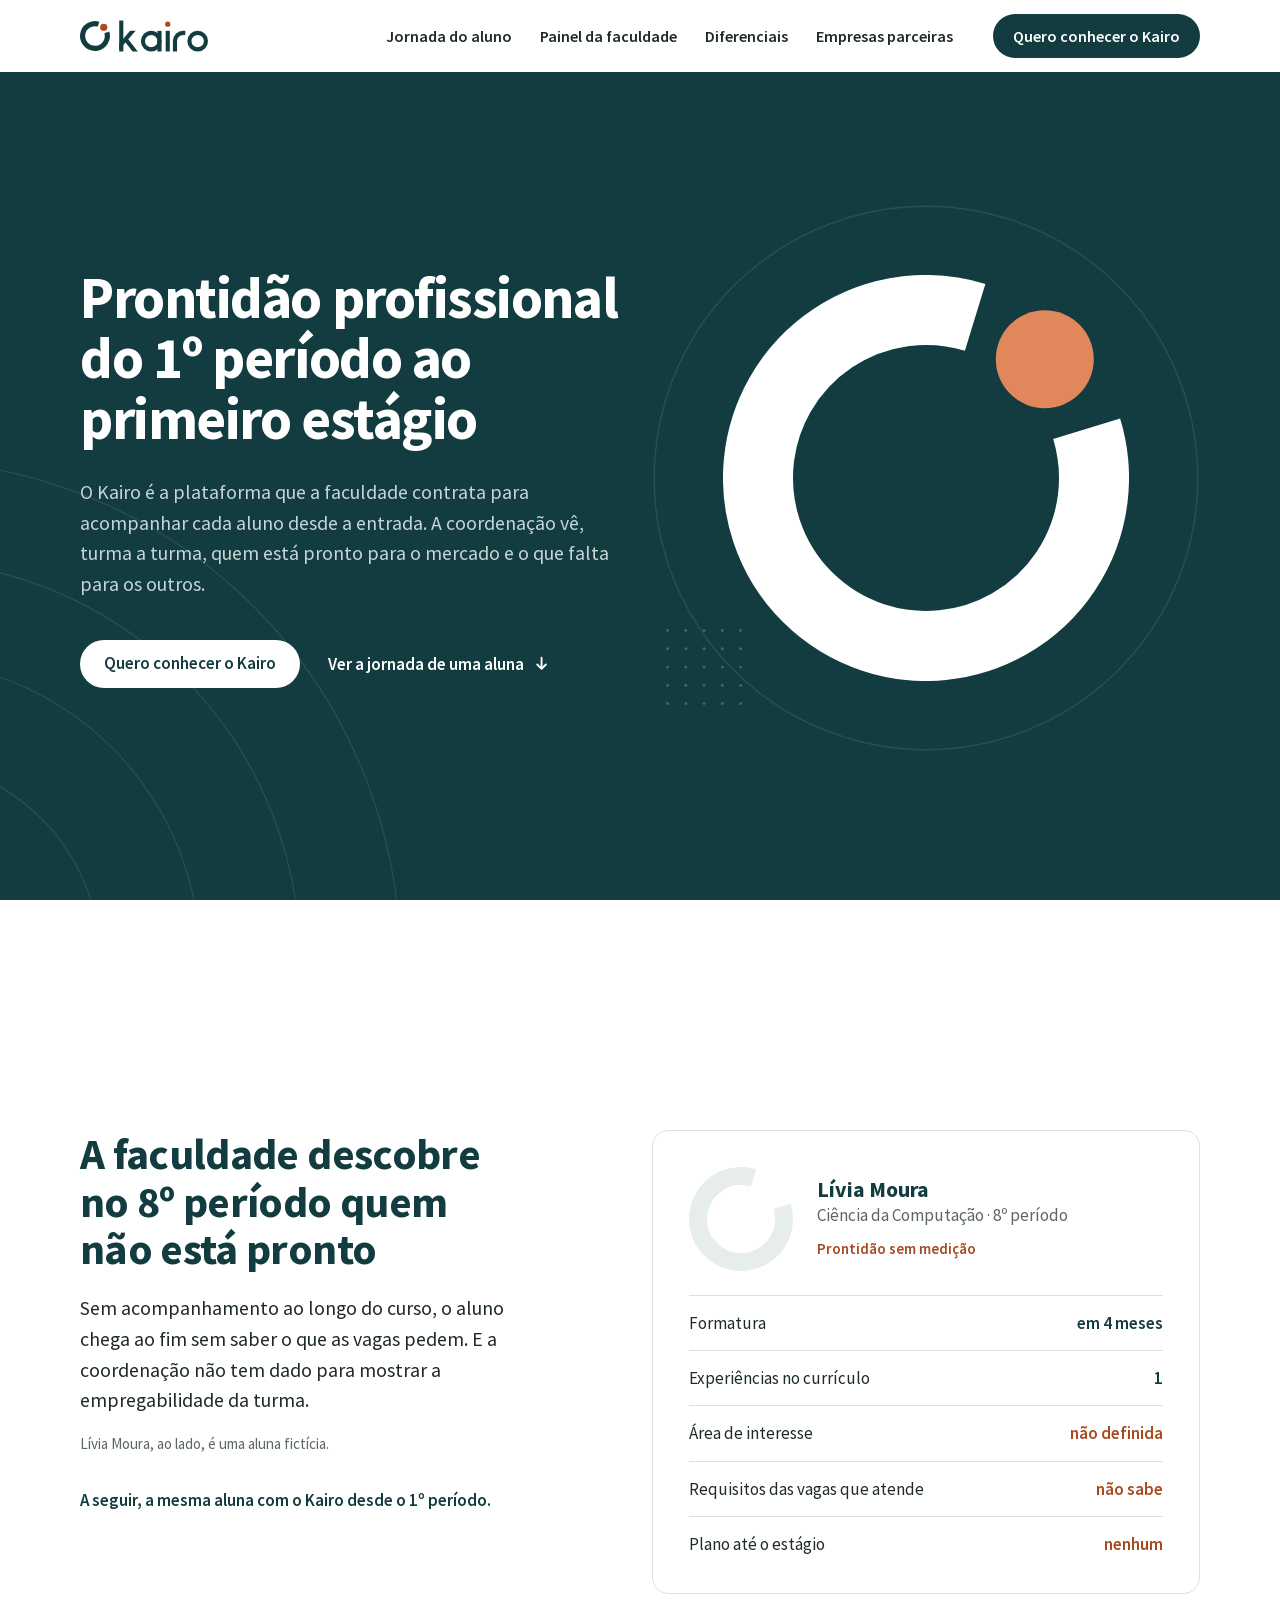
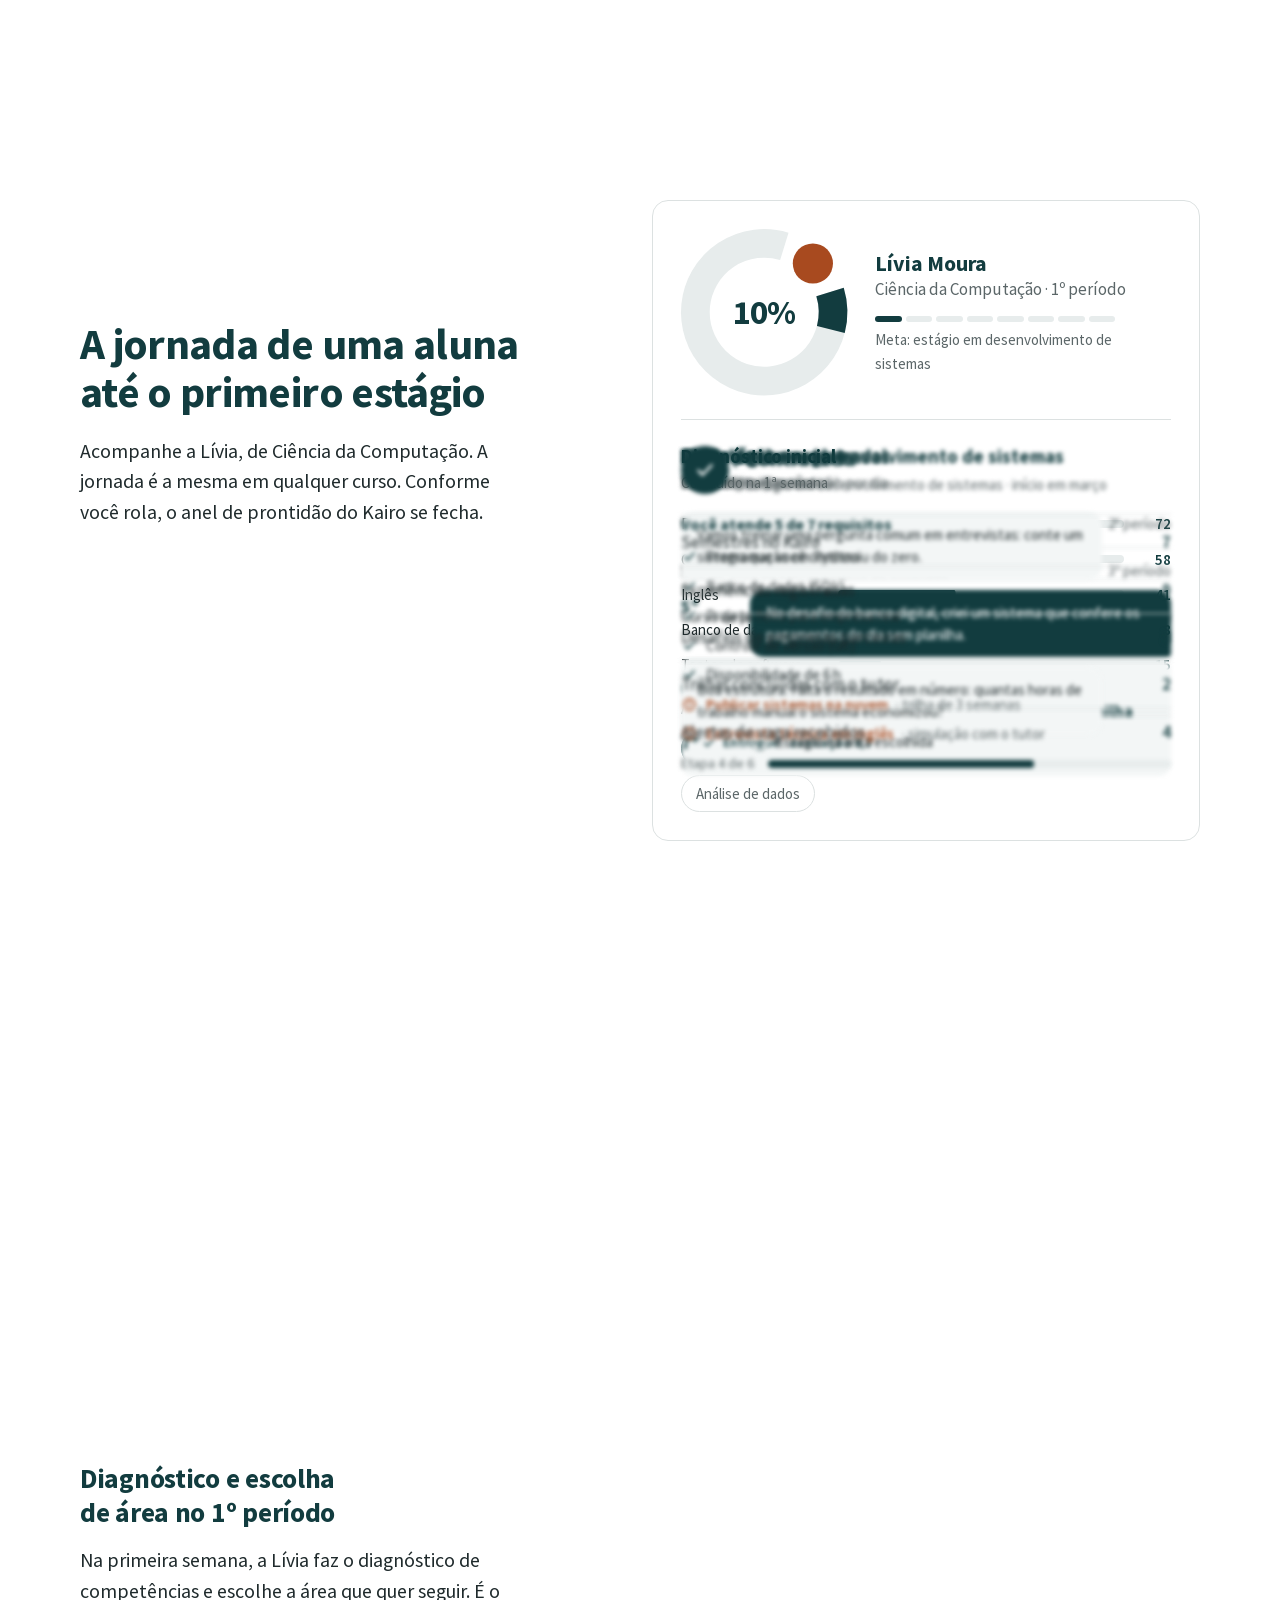
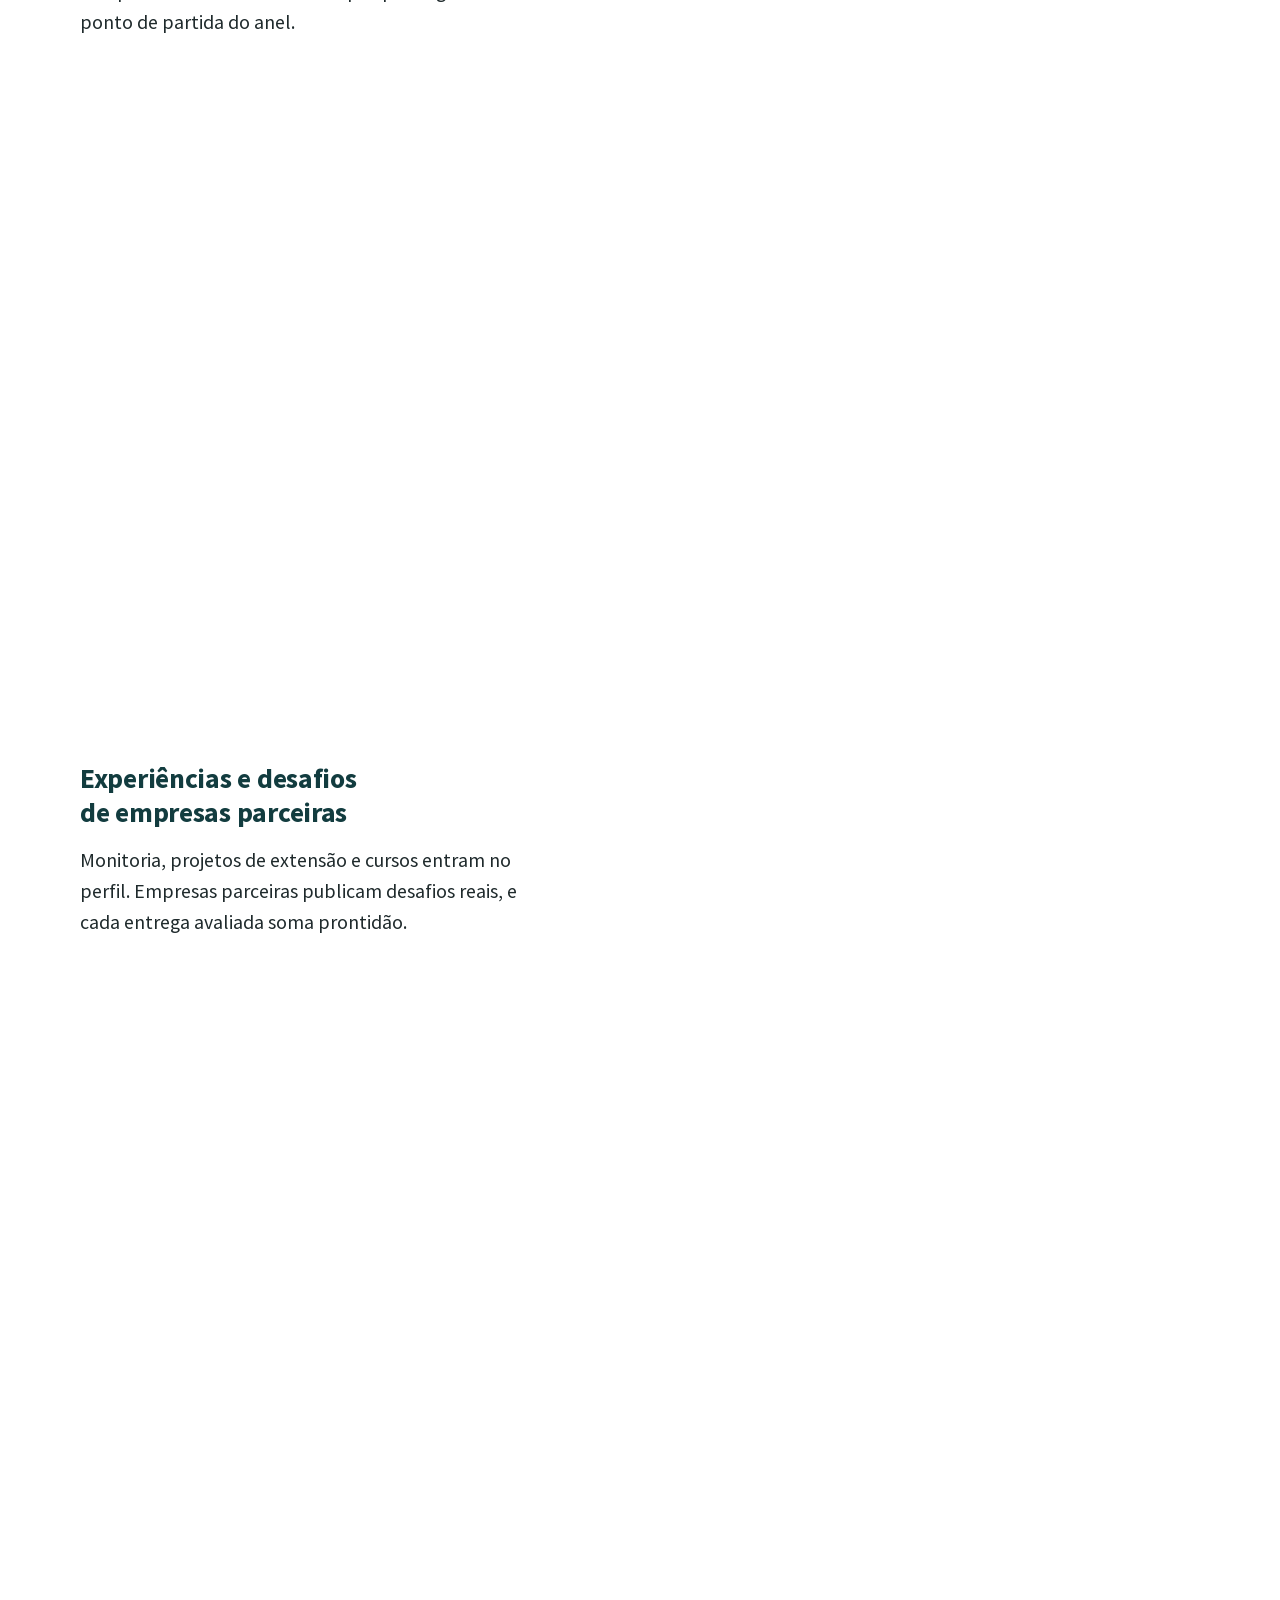
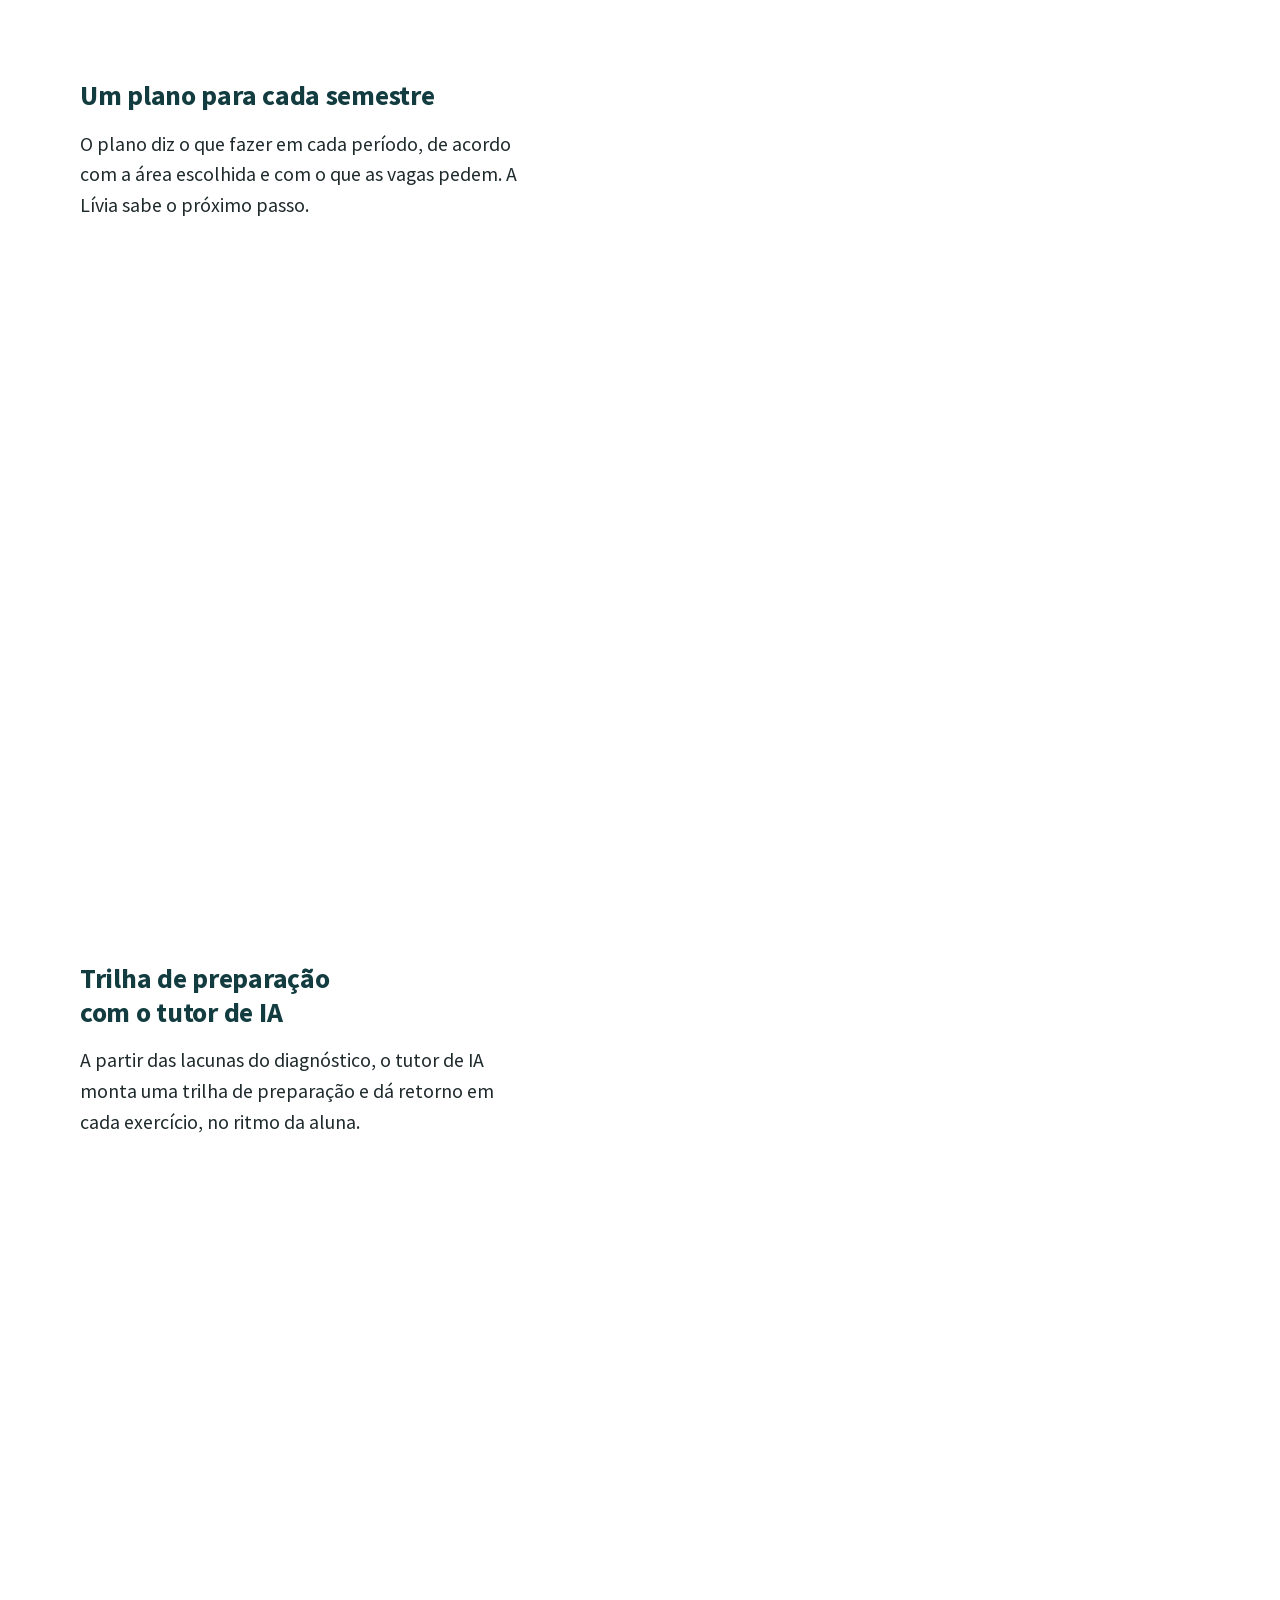
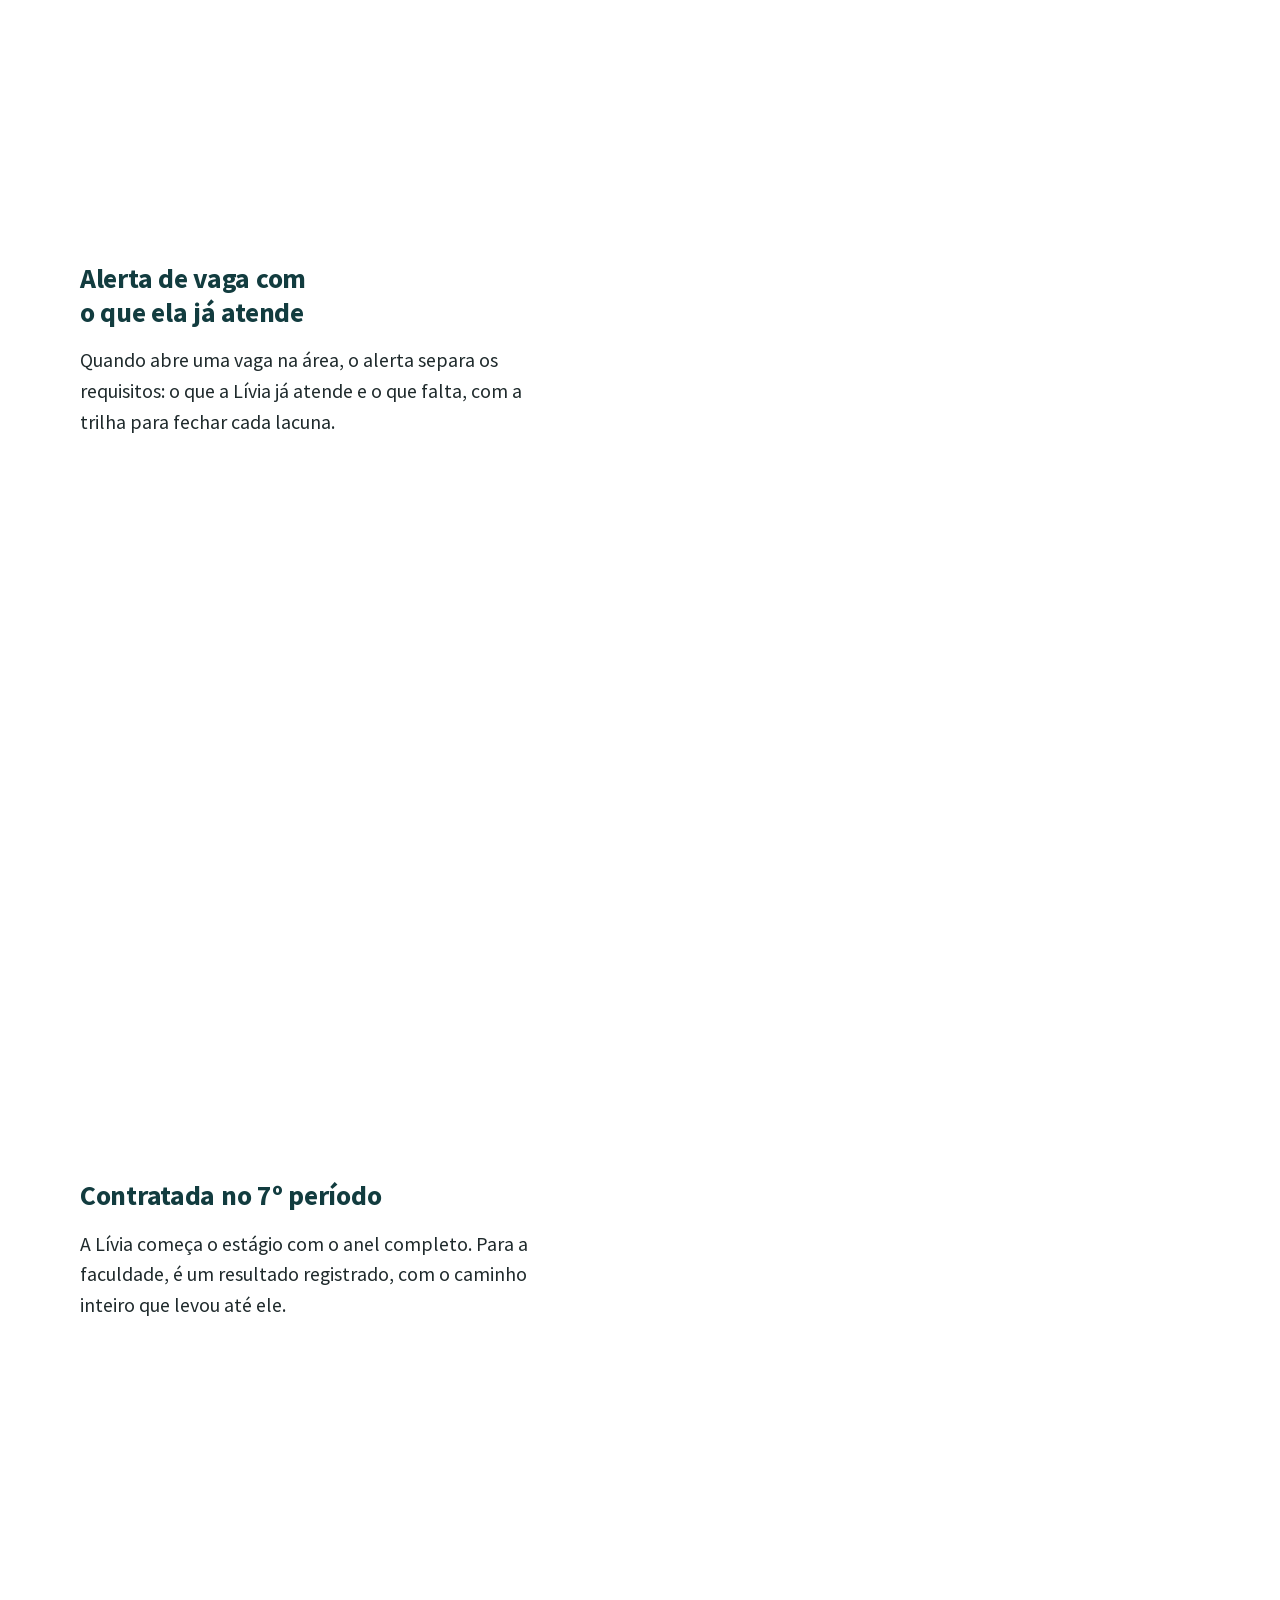
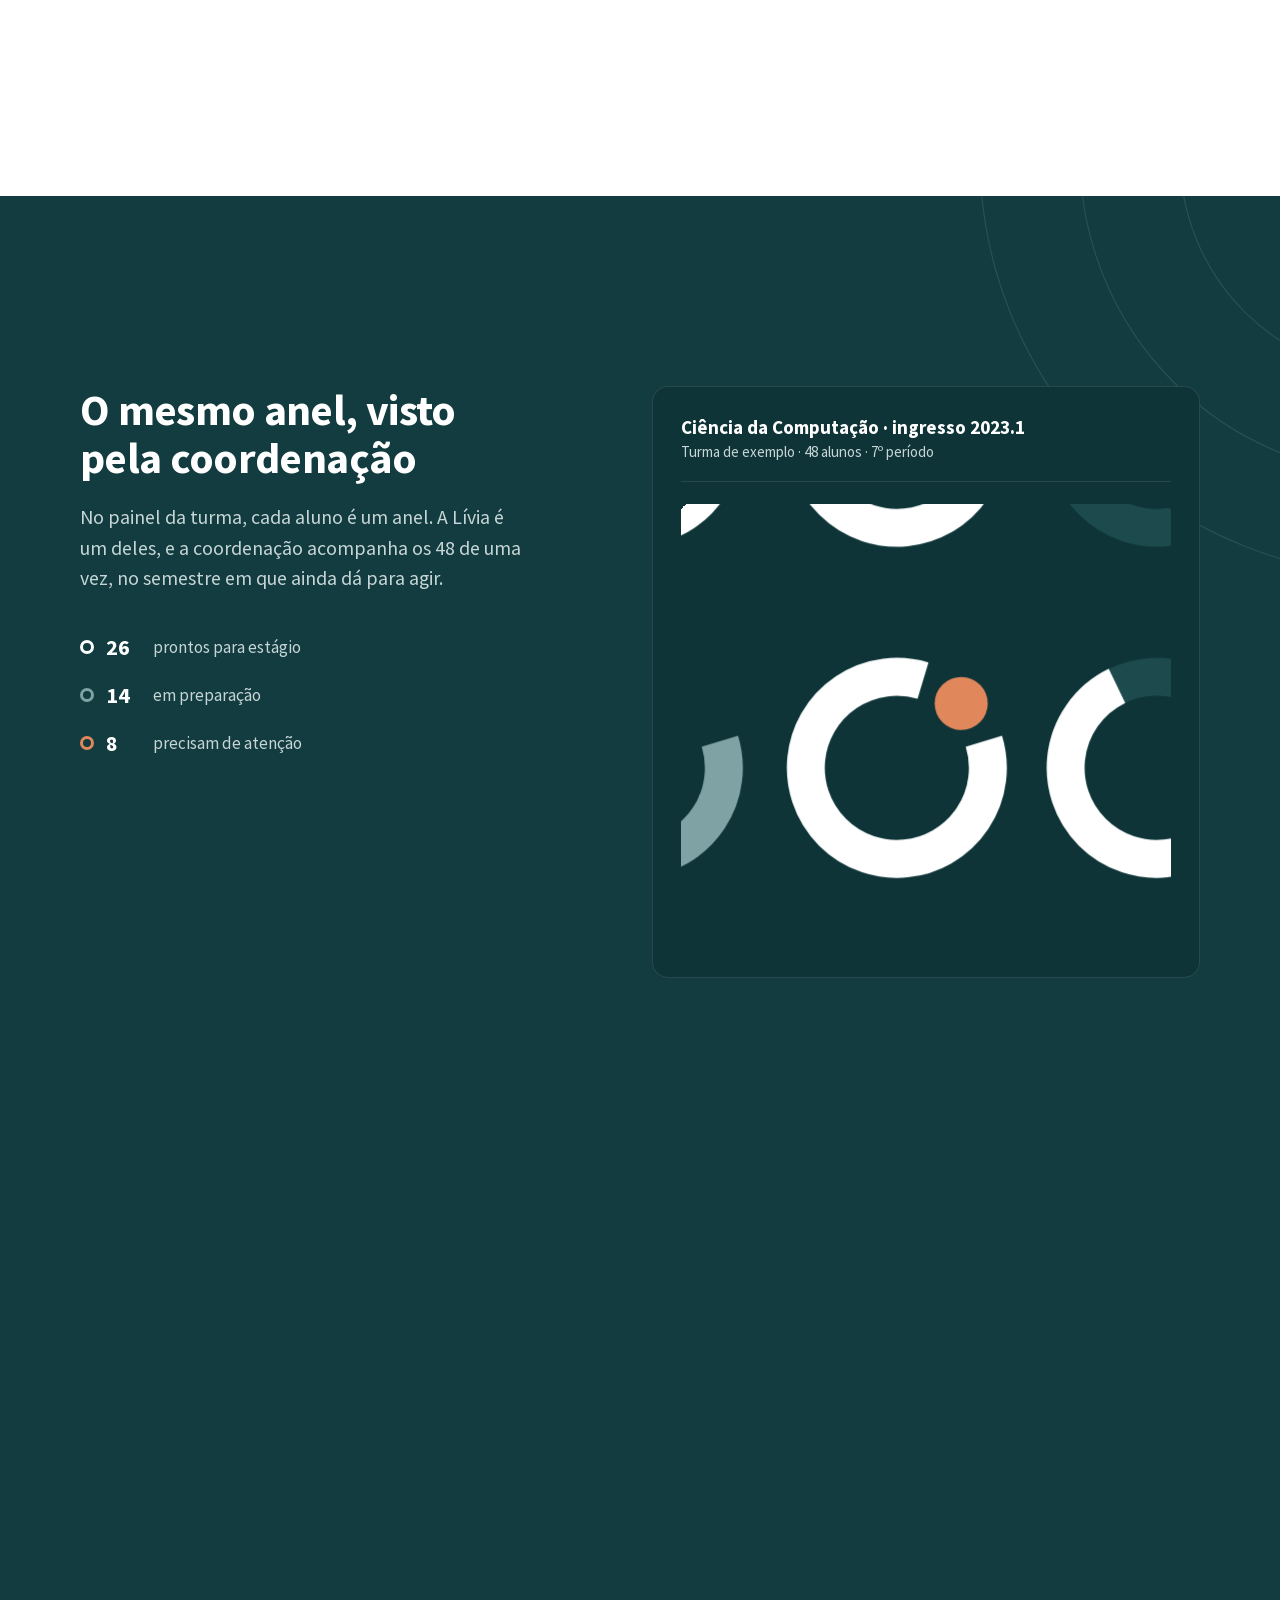
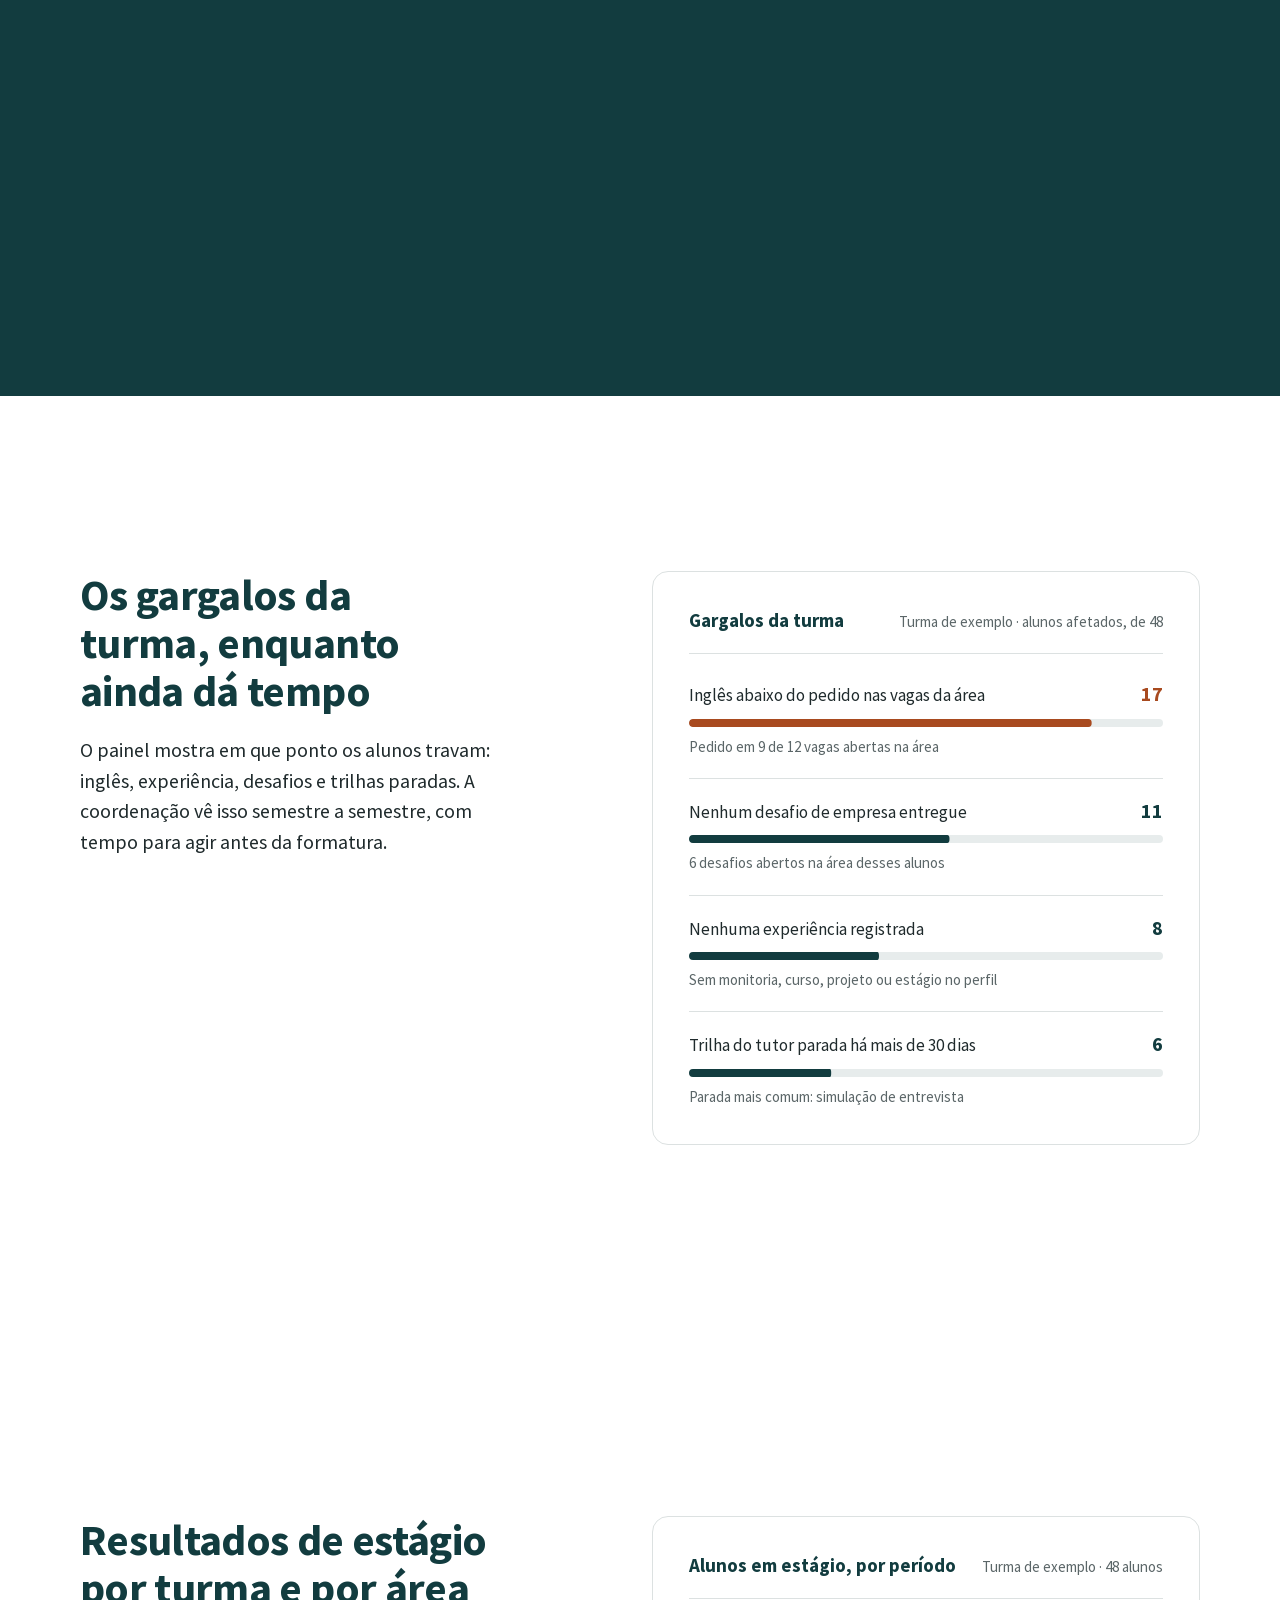
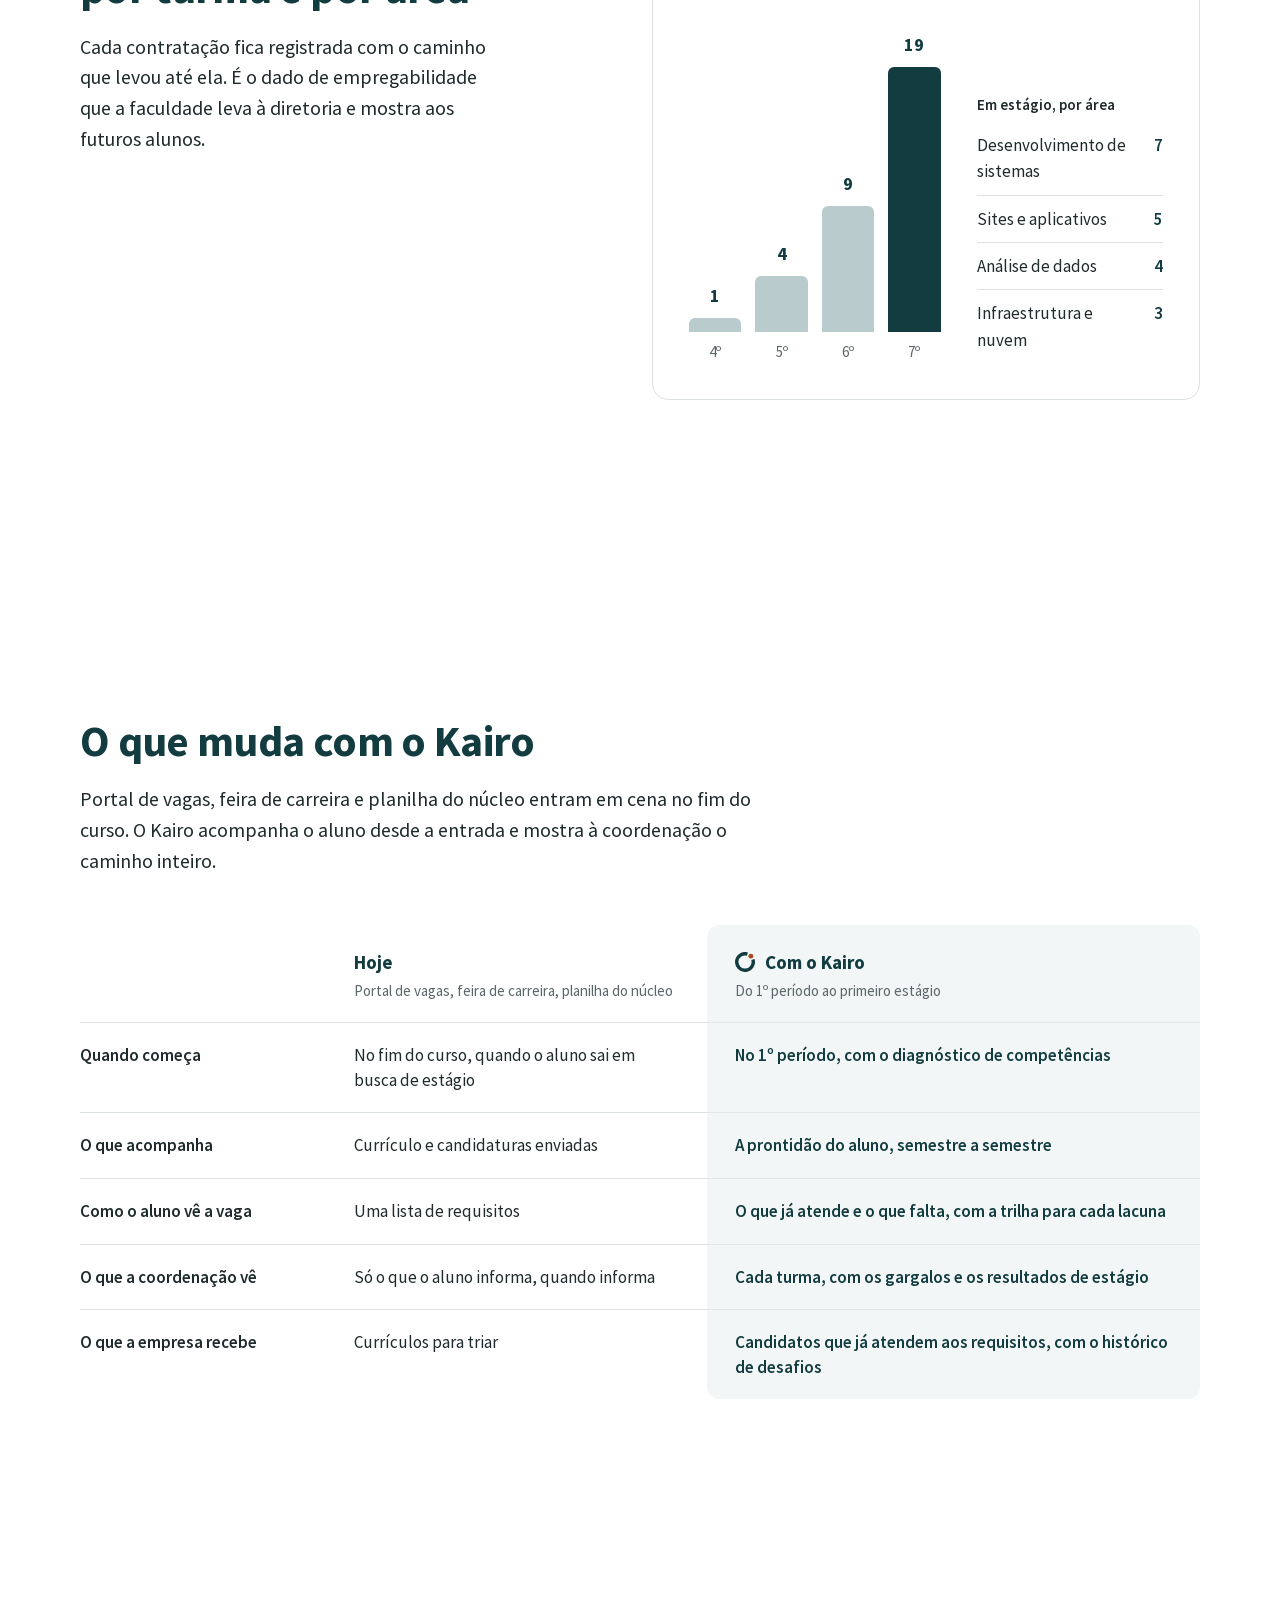
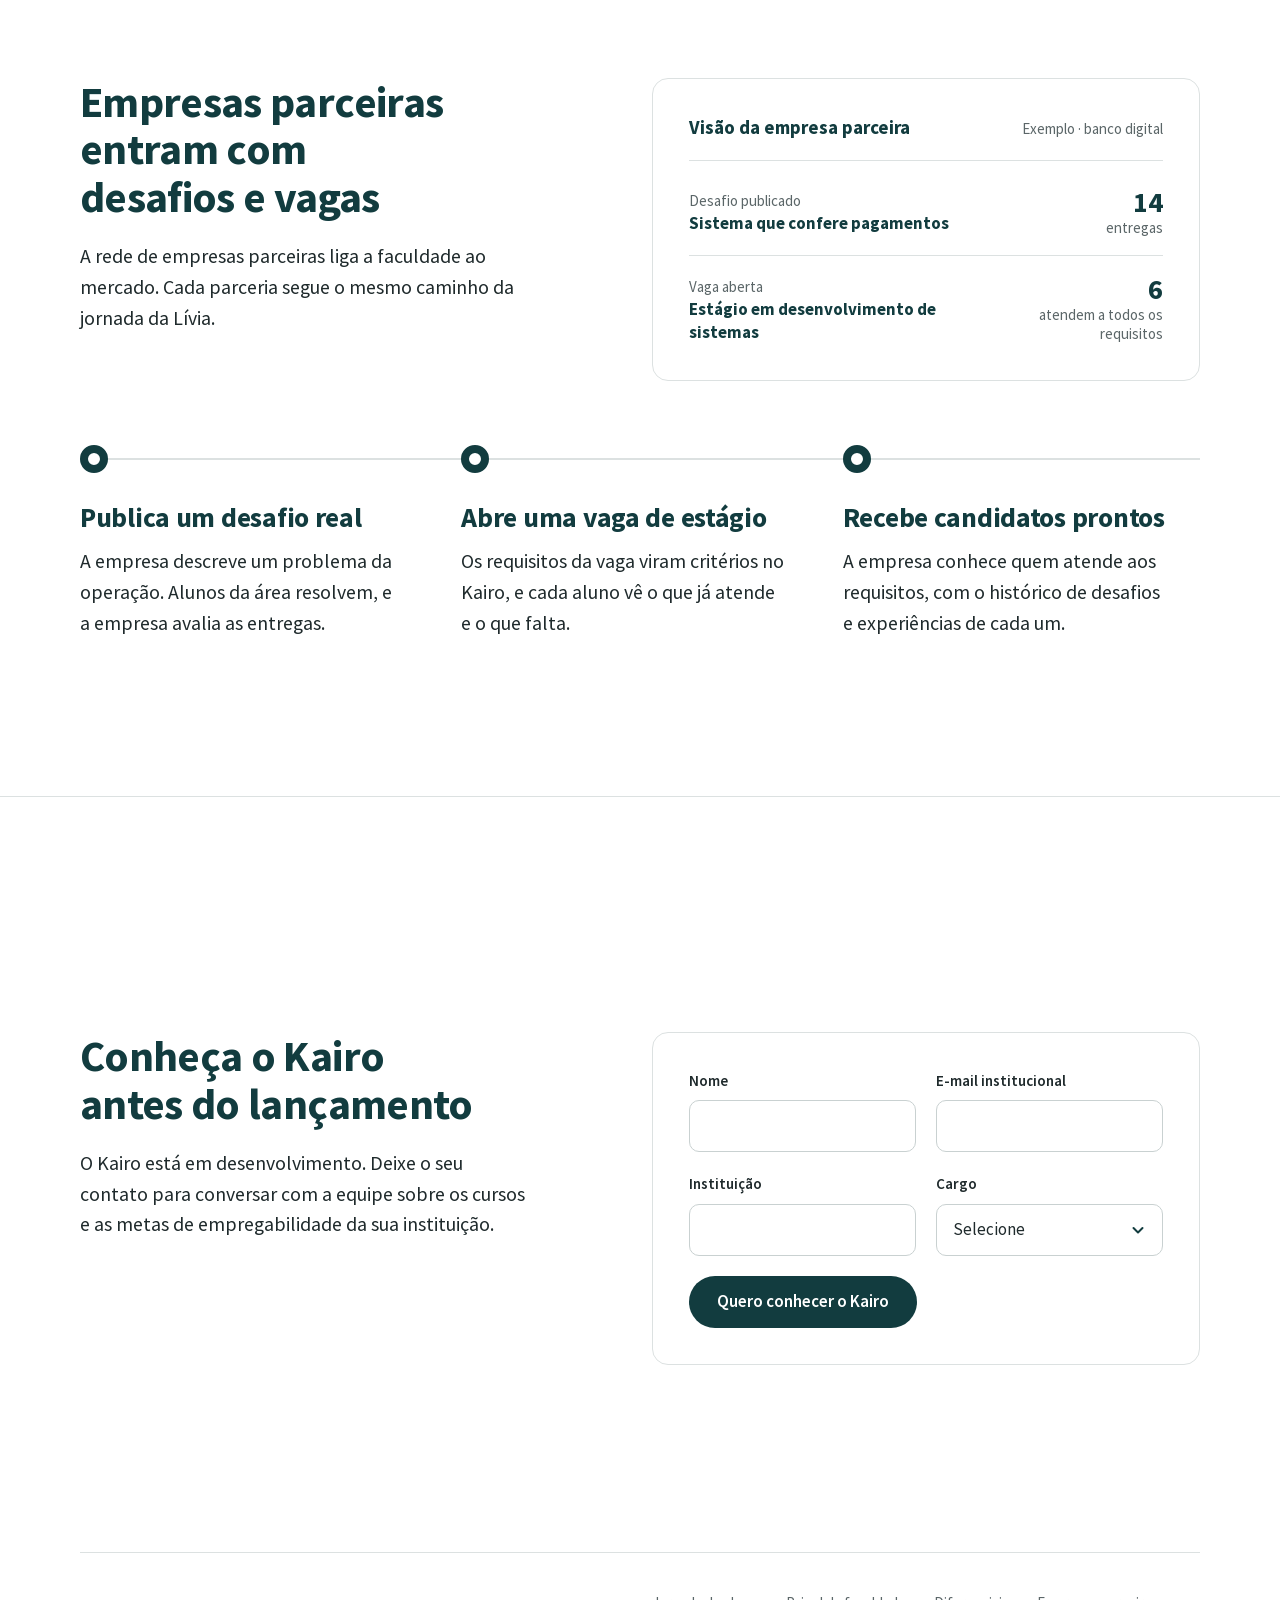
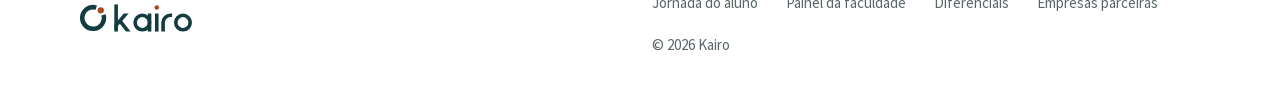
==== site/index.html @ 65e2c28e "Landing page do Kairo" ====
<!doctype html>
<html lang="pt-BR" data-type="software">
<head>
  <meta charset="utf-8">
  <meta name="viewport" content="width=device-width, initial-scale=1, viewport-fit=cover">
  <title>Kairo · Prontidão profissional do 1º período ao primeiro estágio</title>
  <meta name="description" content="Plataforma que a faculdade contrata para acompanhar cada aluno do 1º período até o primeiro estágio, com diagnóstico, plano por semestre, tutor de IA e painel por turma.">
  <meta name="page-type" content="software">
  <meta name="site-kind" content="software">
  <meta name="theme-color" content="#123C3F">
  <meta property="og:type" content="website">
  <meta property="og:locale" content="pt_BR">
  <meta property="og:title" content="Kairo · Prontidão profissional do 1º período ao primeiro estágio">
  <meta property="og:description" content="Saiba quais alunos estão prontos para o mercado enquanto ainda dá tempo de agir. Diagnóstico, plano por semestre, tutor de IA e painel por turma.">
  <meta property="og:image" content="brand/kairo-banner-1600x500.png">
  <meta name="twitter:card" content="summary_large_image">
  <link rel="icon" href="kairo-favicon.svg" type="image/svg+xml">
  <link rel="icon" href="kairo-favicon-64.png" type="image/png" sizes="64x64">
  <link rel="apple-touch-icon" href="kairo-favicon-512.png">
  <link rel="preload" href="fonts/source-sans-pro-400-latin.woff2" as="font" type="font/woff2" crossorigin>
  <link rel="preload" href="fonts/source-sans-pro-700-latin.woff2" as="font" type="font/woff2" crossorigin>
  <link rel="stylesheet" href="styles.css">
  <script>document.documentElement.classList.add('js', 'm-enter')</script>
  <script defer src="https://cloud.umami.is/script.js" data-website-id="fe336f4c-7bbe-4ae4-8225-28ae98986966"></script>
</head>
<body>
  <a class="skip" href="#conteudo">Pular para o conteúdo</a>

  <svg class="sprite" aria-hidden="true" focusable="false">
    <symbol id="i-check" viewBox="0 0 20 20"><path d="M4.5 10.5l3.5 3.5 7.5-8" fill="none" stroke="currentColor" stroke-width="2" stroke-linecap="round" stroke-linejoin="round"/></symbol>
    <symbol id="i-gap" viewBox="0 0 20 20"><circle cx="10" cy="10" r="6.5" fill="none" stroke="currentColor" stroke-width="2"/><path d="M10 6.8v3.7" stroke="currentColor" stroke-width="2" stroke-linecap="round"/><circle cx="10" cy="13.4" r="1.1" fill="currentColor"/></symbol>
    <symbol id="i-arrow" viewBox="0 0 20 20"><path d="M4 10h11M11 5.5l4.5 4.5-4.5 4.5" fill="none" stroke="currentColor" stroke-width="2" stroke-linecap="round" stroke-linejoin="round"/></symbol>
    <symbol id="i-down" viewBox="0 0 20 20"><path d="M10 4v11M5.5 11l4.5 4.5 4.5-4.5" fill="none" stroke="currentColor" stroke-width="2" stroke-linecap="round" stroke-linejoin="round"/></symbol>
    <symbol id="i-bell" viewBox="0 0 20 20"><path d="M5.5 13.5V9a4.5 4.5 0 019 0v4.5l1.5 1.5h-12z M8.3 16.5a1.8 1.8 0 003.4 0" fill="none" stroke="currentColor" stroke-width="1.8" stroke-linejoin="round" stroke-linecap="round"/></symbol>
    <symbol id="ring-path" viewBox="-29 -29 58 58"><path d="M22.95 -7.02A24 24 0 1 1 7.02 -22.95"/></symbol>
  </svg>

  <header class="nav" data-nav>
    <div class="wrap nav__row">
      <a class="nav__brand" href="#topo" aria-label="Kairo, voltar ao início">
        <img src="brand/kairo-horizontal-escuro.svg" alt="Kairo" width="128" height="32">
      </a>
      <nav class="nav__links" aria-label="Seções">
        <a href="#jornada" data-umami-event="menu" data-umami-event-secao="jornada" data-umami-event-local="topo">Jornada do aluno</a>
        <a href="#faculdade" data-umami-event="menu" data-umami-event-secao="faculdade" data-umami-event-local="topo">Painel da faculdade</a>
        <a href="#diferenciais" data-umami-event="menu" data-umami-event-secao="diferenciais" data-umami-event-local="topo">Diferenciais</a>
        <a href="#parceiras" data-umami-event="menu" data-umami-event-secao="parceiras" data-umami-event-local="topo">Empresas parceiras</a>
      </nav>
      <a class="btn btn--primary nav__cta" href="#contato" data-umami-event="quero-conhecer" data-umami-event-local="menu">Quero conhecer o Kairo</a>
    </div>
  </header>

  <main id="conteudo">

    <!-- Hero -->
    <section class="hero" id="topo" aria-labelledby="hero-title" data-enter>
      <img class="layer" src="img/linhas-hero.svg" alt="" aria-hidden="true">
      <div class="wrap hero__grid">
        <div class="hero__text">
          <h1 id="hero-title" class="hero__title" data-enter>Prontidão profissional do 1º período ao primeiro estágio</h1>
          <p class="hero__lead" data-enter>O Kairo é a plataforma que a faculdade contrata para acompanhar cada aluno desde a entrada. A coordenação vê, turma a turma, quem está pronto para o mercado e o que falta para os outros.</p>
          <div class="hero__actions" data-enter>
            <a class="btn btn--light" href="#contato" data-umami-event="quero-conhecer" data-umami-event-local="hero">Quero conhecer o Kairo</a>
            <a class="link link--light" href="#problema" data-umami-event="ver-jornada">Ver a jornada de uma aluna <svg class="ico" aria-hidden="true"><use href="#i-down"/></svg></a>
          </div>
        </div>
        <div class="hero__mark" aria-hidden="true">
          <svg class="hero__halo" viewBox="0 0 100 100"><circle cx="50" cy="50" r="49.6"/></svg>
          <svg class="hero__dots" viewBox="0 0 90 90"><g><circle cx="5" cy="5" r="1.6"/><circle cx="25" cy="5" r="1.6"/><circle cx="45" cy="5" r="1.6"/><circle cx="65" cy="5" r="1.6"/><circle cx="85" cy="5" r="1.6"/><circle cx="5" cy="25" r="1.6"/><circle cx="25" cy="25" r="1.6"/><circle cx="45" cy="25" r="1.6"/><circle cx="65" cy="25" r="1.6"/><circle cx="85" cy="25" r="1.6"/><circle cx="5" cy="45" r="1.6"/><circle cx="25" cy="45" r="1.6"/><circle cx="45" cy="45" r="1.6"/><circle cx="65" cy="45" r="1.6"/><circle cx="85" cy="45" r="1.6"/><circle cx="5" cy="65" r="1.6"/><circle cx="25" cy="65" r="1.6"/><circle cx="45" cy="65" r="1.6"/><circle cx="65" cy="65" r="1.6"/><circle cx="85" cy="65" r="1.6"/><circle cx="5" cy="85" r="1.6"/><circle cx="25" cy="85" r="1.6"/><circle cx="45" cy="85" r="1.6"/><circle cx="65" cy="85" r="1.6"/><circle cx="85" cy="85" r="1.6"/></g></svg>
          <img class="hero__symbol" src="brand/kairo-simbolo-claro.svg" alt="" width="480" height="480">
        </div>
      </div>
    </section>

    <!-- O problema -->
    <section class="section" id="problema" aria-labelledby="problema-title">
      <div class="wrap split">
        <div class="split__text">
          <h2 id="problema-title">A faculdade descobre no 8º período quem não está pronto</h2>
          <p class="lead">Sem acompanhamento ao longo do curso, o aluno chega ao fim sem saber o que as vagas pedem. E a coordenação não tem dado para mostrar a empregabilidade da turma.</p>
          <p class="split__note">Lívia Moura, ao lado, é uma aluna fictícia.</p>
          <p class="split__next">A seguir, a mesma aluna com o Kairo desde o 1º período.</p>
        </div>
        <div class="split__visual">
          <div class="panel panel--profile">
            <div class="profile">
              <svg class="ring ring--unknown" viewBox="-29 -29 58 58" aria-hidden="true">
                <path class="ring__track" d="M22.95 -7.02A24 24 0 1 1 7.02 -22.95" pathLength="100"/>
              </svg>
              <div class="profile__id">
                <p class="profile__name">Lívia Moura</p>
                <p class="profile__meta">Ciência da Computação · 8º período</p>
                <p class="profile__status">Prontidão sem medição</p>
              </div>
            </div>
            <dl class="facts">
              <div class="facts__row"><dt>Formatura</dt><dd>em 4 meses</dd></div>
              <div class="facts__row"><dt>Experiências no currículo</dt><dd>1</dd></div>
              <div class="facts__row"><dt>Área de interesse</dt><dd class="is-gap">não definida</dd></div>
              <div class="facts__row"><dt>Requisitos das vagas que atende</dt><dd class="is-gap">não sabe</dd></div>
              <div class="facts__row"><dt>Plano até o estágio</dt><dd class="is-gap">nenhum</dd></div>
            </dl>
          </div>
        </div>
      </div>
    </section>

    <!-- A jornada (scrollytelling) -->
    <section class="story" id="jornada" aria-labelledby="jornada-title" data-moment="anel-de-prontidao">
      <div class="wrap story__grid">

        <div class="story__stage" aria-hidden="true">
          <div class="stage" data-stage>
            <div class="stage__head">
              <div class="stage__ring">
                <svg class="ring ring--stage" viewBox="-29 -29 58 58">
                  <path class="ring__track" d="M22.95 -7.02A24 24 0 1 1 7.02 -22.95" pathLength="100"/>
                  <path class="ring__fill" data-ring-fill d="M22.95 -7.02A24 24 0 1 1 7.02 -22.95" pathLength="100"/>
                  <circle class="ring__dot" data-ring-dot cx="16.97" cy="-16.97" r="7"/>
                </svg>
                <span class="stage__pct" data-pct>0%</span>
              </div>
              <div class="stage__id">
                <p class="stage__name">Lívia Moura</p>
                <p class="stage__meta"><span class="hide-sm">Ciência da </span>Computação · <span data-period>1º período</span></p>
                <ol class="rail" data-rail>
                  <li></li><li></li><li></li><li></li><li></li><li></li><li></li><li></li>
                </ol>
                <p class="stage__label">Meta: estágio em desenvolvimento de sistemas</p>
              </div>
            </div>

            <div class="stage__screens">
              <!-- 1 Diagnóstico -->
              <div class="scr is-active" data-screen="0">
                <div class="scr__head"><p class="scr__title">Diagnóstico inicial</p><p class="scr__meta">Concluído na 1ª semana</p></div>
                <ul class="bars">
                  <li><span>Programação</span><i style="--v:72"></i><b>72</b></li>
                  <li><span>Comunicação</span><i style="--v:58"></i><b>58</b></li>
                  <li><span>Inglês</span><i style="--v:41"></i><b>41</b></li>
                  <li><span>Banco de dados</span><i style="--v:28"></i><b>28</b></li>
                  <li><span>Testes de software</span><i style="--v:15"></i><b>15</b></li>
                </ul>
                <p class="scr__sub">Área escolhida</p>
                <div class="chips">
                  <span class="chip chip--on"><svg class="ico" aria-hidden="true"><use href="#i-check"/></svg>Desenvolvimento de sistemas</span>
                  <span class="chip">Sites e aplicativos</span>
                  <span class="chip chip--more">Análise de dados</span>
                </div>
              </div>

              <!-- 2 Experiências e desafios -->
              <div class="scr" data-screen="1">
                <div class="scr__head"><p class="scr__title">Experiências registradas</p><p class="scr__meta">3 no perfil</p></div>
                <ul class="rows">
                  <li><span class="rows__main">Monitoria de Programação</span><span class="rows__side">2º período</span></li>
                  <li><span class="rows__main">Site de ONG do bairro, projeto de extensão</span><span class="rows__side">3º período</span></li>
                  <li class="rows--more"><span class="rows__main">Curso de programação em Python, 40 h</span><span class="rows__side">3º período</span></li>
                </ul>
                <div class="challenge">
                  <p class="challenge__org">Desafio de banco digital parceiro</p>
                  <p class="challenge__title">Sistema que confere os pagamentos do dia sem planilha</p>
                  <p class="tag tag--ok"><svg class="ico" aria-hidden="true"><use href="#i-check"/></svg>Entregue · avaliação 8,7</p>
                </div>
              </div>

              <!-- 3 Plano por semestre -->
              <div class="scr" data-screen="2">
                <div class="scr__head"><p class="scr__title">Plano por semestre</p><p class="scr__meta">Revisado no 4º período</p></div>
                <ol class="plan">
                  <li class="plan__term"><span class="plan__when">4º</span>
                    <ul><li class="is-done"><svg class="ico" aria-hidden="true"><use href="#i-check"/></svg>Curso de banco de dados</li><li class="is-done"><svg class="ico" aria-hidden="true"><use href="#i-check"/></svg>Segundo desafio de empresa</li></ul></li>
                  <li class="plan__term"><span class="plan__when">5º</span>
                    <ul><li>Inglês até o nível B2</li><li>Trilha de entrevista técnica com o tutor</li></ul></li>
                  <li class="plan__term"><span class="plan__when">6º</span>
                    <ul><li>Candidaturas a estágio em desenvolvimento</li></ul></li>
                  <li class="plan__term plan--more"><span class="plan__when">7º</span>
                    <ul><li>Estágio na área escolhida</li></ul></li>
                </ol>
              </div>

              <!-- 4 Tutor de IA -->
              <div class="scr" data-screen="3">
                <div class="scr__head"><p class="scr__title">Tutor de IA</p><p class="scr__meta">Trilha: entrevista técnica</p></div>
                <div class="chat">
                  <p class="msg msg--tutor">Vamos treinar uma pergunta comum em entrevistas: conte um sistema que você construiu do zero.</p>
                  <p class="msg msg--me">No desafio do banco digital, criei um sistema que confere os pagamentos do dia sem planilha.</p>
                  <p class="msg msg--tutor">Boa estrutura. Falta o resultado em número: quantas horas de trabalho manual o sistema economizou?</p>
                </div>
                <div class="progress"><span>Etapa 4 de 6</span><i style="--v:66"></i></div>
              </div>

              <!-- 5 Alerta de vaga -->
              <div class="scr" data-screen="4">
                <div class="scr__head"><p class="scr__title"><svg class="ico" aria-hidden="true"><use href="#i-bell"/></svg>Estágio em desenvolvimento de sistemas</p><p class="scr__meta">Banco digital parceiro · 6 h por dia</p></div>
                <p class="match"><b>Você atende 5 de 7 requisitos</b></p>
                <ul class="reqs">
                  <li class="is-ok"><svg class="ico" aria-hidden="true"><use href="#i-check"/></svg>Programação em Python</li>
                  <li class="is-ok"><svg class="ico" aria-hidden="true"><use href="#i-check"/></svg>Banco de dados (SQL)</li>
                  <li class="is-ok"><svg class="ico" aria-hidden="true"><use href="#i-check"/></svg>Projeto feito para empresa real</li>
                  <li class="is-ok reqs--more"><svg class="ico" aria-hidden="true"><use href="#i-check"/></svg>Controle de versão (Git)</li>
                  <li class="is-ok reqs--more"><svg class="ico" aria-hidden="true"><use href="#i-check"/></svg>Disponibilidade de 6 h</li>
                  <li class="reqs__sum"><svg class="ico" aria-hidden="true"><use href="#i-check"/></svg>+ 2 requisitos atendidos</li>
                  <li class="is-gap"><svg class="ico" aria-hidden="true"><use href="#i-gap"/></svg>Publicar sistemas na nuvem <span>trilha de 3 semanas</span></li>
                  <li class="is-gap"><svg class="ico" aria-hidden="true"><use href="#i-gap"/></svg>Entrevista técnica em inglês <span>simulação com o tutor</span></li>
                </ul>
              </div>

              <!-- 6 Contratada -->
              <div class="scr" data-screen="5">
                <div class="hired">
                  <span class="hired__badge"><svg class="ico" aria-hidden="true"><use href="#i-check"/></svg></span>
                  <div>
                    <p class="scr__title">Contratada</p>
                    <p class="scr__meta">Estágio em desenvolvimento de sistemas · início em março</p>
                  </div>
                </div>
                <dl class="facts facts--tight">
                  <div class="facts__row"><dt>Semestres no Kairo</dt><dd>7</dd></div>
                  <div class="facts__row"><dt>Experiências registradas</dt><dd>9</dd></div>
                  <div class="facts__row"><dt>Desafios de empresas parceiras</dt><dd>3</dd></div>
                  <div class="facts__row"><dt>Trilhas concluídas com o tutor</dt><dd>2</dd></div>
                  <div class="facts__row facts--more"><dt>Alertas de vaga recebidos</dt><dd>4</dd></div>
                </dl>
              </div>
            </div>
          </div>
        </div>

        <div class="story__steps">
          <div class="story__intro">
            <h2 id="jornada-title">A jornada de uma aluna até o primeiro estágio</h2>
            <p class="lead">Acompanhe a Lívia, de Ciência da Computação. A jornada é a mesma em qualquer curso. Conforme você rola, o anel de prontidão do Kairo se fecha.</p>
          </div>

          <article class="step" data-value="12" data-period="1">
            <h3>Diagnóstico e escolha de área no 1º período</h3>
            <p>Na primeira semana, a Lívia faz o diagnóstico de competências e escolhe a área que quer seguir. É o ponto de partida do anel.</p>
          </article>
          <article class="step" data-value="31" data-period="3">
            <h3>Experiências e desafios de empresas parceiras</h3>
            <p>Monitoria, projetos de extensão e cursos entram no perfil. Empresas parceiras publicam desafios reais, e cada entrega avaliada soma prontidão.</p>
          </article>
          <article class="step" data-value="48" data-period="4">
            <h3>Um plano para cada semestre</h3>
            <p>O plano diz o que fazer em cada período, de acordo com a área escolhida e com o que as vagas pedem. A Lívia sabe o próximo passo.</p>
          </article>
          <article class="step" data-value="67" data-period="5">
            <h3>Trilha de preparação com o tutor de IA</h3>
            <p>A partir das lacunas do diagnóstico, o tutor de IA monta uma trilha de preparação e dá retorno em cada exercício, no ritmo da aluna.</p>
          </article>
          <article class="step" data-value="84" data-period="6">
            <h3>Alerta de vaga com o que ela já atende</h3>
            <p>Quando abre uma vaga na área, o alerta separa os requisitos: o que a Lívia já atende e o que falta, com a trilha para fechar cada lacuna.</p>
          </article>
          <article class="step" data-value="100" data-period="7">
            <h3>Contratada no 7º período</h3>
            <p>A Lívia começa o estágio com o anel completo. Para a faculdade, é um resultado registrado, com o caminho inteiro que levou até ele.</p>
          </article>
        </div>
      </div>
    </section>

    <!-- A câmera vira: painel da turma -->
    <section class="turma" id="faculdade" aria-labelledby="turma-title" data-turma data-moment="camera-da-turma">
      <div class="turma__pin">
        <img class="layer" src="img/linhas-turma.svg" alt="" aria-hidden="true">
        <div class="wrap split split--dark">
          <div class="split__text">
            <h2 id="turma-title">O mesmo anel, visto pela coordenação</h2>
            <p class="lead">No painel da turma, cada aluno é um anel. A Lívia é um deles, e a coordenação acompanha os 48 de uma vez, no semestre em que ainda dá para agir.</p>
            <ul class="legend" data-legend>
              <li><i class="legend__key legend__key--ready"></i><b data-count="ready">26</b> prontos para estágio</li>
              <li><i class="legend__key legend__key--prep"></i><b data-count="prep">14</b> em preparação</li>
              <li><i class="legend__key legend__key--alert"></i><b data-count="alert">8</b> precisam de atenção</li>
            </ul>
          </div>
          <div class="split__visual">
            <div class="board">
              <div class="board__head">
                <p class="board__title">Ciência da Computação · ingresso 2023.1</p>
                <p class="board__meta">Turma de exemplo · 48 alunos · 7º período</p>
              </div>
              <div class="board__view">
                <div class="board__grid" data-grid aria-hidden="true"></div>
              </div>
            </div>
          </div>
        </div>
      </div>
    </section>

    <!-- Gargalos -->
    <section class="section" id="gargalos" aria-labelledby="gargalos-title">
      <div class="wrap split">
        <div class="split__text">
          <h2 id="gargalos-title">Os gargalos da turma, enquanto ainda dá tempo</h2>
          <p class="lead">O painel mostra em que ponto os alunos travam: inglês, experiência, desafios e trilhas paradas. A coordenação vê isso semestre a semestre, com tempo para agir antes da formatura.</p>
        </div>
        <div class="split__visual">
          <div class="panel">
            <div class="panel__head"><p class="panel__title">Gargalos da turma</p><p class="panel__meta">Turma de exemplo · alunos afetados, de 48</p></div>
            <ul class="hbars">
              <li class="is-top"><span class="hbars__label">Inglês abaixo do pedido nas vagas da área</span><span class="hbars__bar"><i style="--v:35.4"></i></span><b>17</b><span class="hbars__note">Pedido em 9 de 12 vagas abertas na área</span></li>
              <li><span class="hbars__label">Nenhum desafio de empresa entregue</span><span class="hbars__bar"><i style="--v:22.9"></i></span><b>11</b><span class="hbars__note">6 desafios abertos na área desses alunos</span></li>
              <li><span class="hbars__label">Nenhuma experiência registrada</span><span class="hbars__bar"><i style="--v:16.7"></i></span><b>8</b><span class="hbars__note">Sem monitoria, curso, projeto ou estágio no perfil</span></li>
              <li><span class="hbars__label">Trilha do tutor parada há mais de 30 dias</span><span class="hbars__bar"><i style="--v:12.5"></i></span><b>6</b><span class="hbars__note">Parada mais comum: simulação de entrevista</span></li>
            </ul>
          </div>
        </div>
      </div>
    </section>

    <!-- Resultados de estágio -->
    <section class="section" id="resultados" aria-labelledby="resultados-title">
      <div class="wrap split">
        <div class="split__text">
          <h2 id="resultados-title">Resultados de estágio por turma e por área</h2>
          <p class="lead">Cada contratação fica registrada com o caminho que levou até ela. É o dado de empregabilidade que a faculdade leva à diretoria e mostra aos futuros alunos.</p>
        </div>
        <div class="split__visual">
          <div class="panel">
            <div class="panel__head"><p class="panel__title">Alunos em estágio, por período</p><p class="panel__meta">Turma de exemplo · 48 alunos</p></div>
            <div class="results">
              <div class="vbars" role="img" aria-label="Alunos em estágio: 1 no 4º período, 4 no 5º, 9 no 6º e 19 no 7º.">
                <div class="vbars__col"><b>1</b><i style="--v:5.3"></i><span>4º</span></div>
                <div class="vbars__col"><b>4</b><i style="--v:21"></i><span>5º</span></div>
                <div class="vbars__col"><b>9</b><i style="--v:47.4"></i><span>6º</span></div>
                <div class="vbars__col is-now"><b>19</b><i style="--v:100"></i><span>7º</span></div>
              </div>
              <div class="results__side">
                <p class="results__sub">Em estágio, por área</p>
                <dl class="facts facts--tight">
                <div class="facts__row"><dt>Desenvolvimento de sistemas</dt><dd>7</dd></div>
                <div class="facts__row"><dt>Sites e aplicativos</dt><dd>5</dd></div>
                <div class="facts__row"><dt>Análise de dados</dt><dd>4</dd></div>
                <div class="facts__row"><dt>Infraestrutura e nuvem</dt><dd>3</dd></div>
                </dl>
              </div>
            </div>
          </div>
        </div>
      </div>
    </section>

    <!-- Diferenciais -->
    <section class="section" id="diferenciais" aria-labelledby="diferenciais-title">
      <div class="wrap compare-wrap">
        <div class="section__head">
          <h2 id="diferenciais-title">O que muda com o Kairo</h2>
          <p class="lead">Portal de vagas, feira de carreira e planilha do núcleo entram em cena no fim do curso. O Kairo acompanha o aluno desde a entrada e mostra à coordenação o caminho inteiro.</p>
        </div>
        <div class="compare-scroll">
          <table class="compare">
            <caption class="sr-only">Comparação entre as ferramentas usadas hoje e o Kairo</caption>
            <thead>
              <tr>
                <td></td>
                <th scope="col"><span class="compare__col">Hoje</span><span class="compare__sub">Portal de vagas, feira de carreira, planilha do núcleo</span></th>
                <th scope="col" class="compare__kairo"><span class="compare__col"><img src="brand/kairo-simbolo-escuro.svg" alt="" width="20" height="20">Com o Kairo</span><span class="compare__sub">Do 1º período ao primeiro estágio</span></th>
              </tr>
            </thead>
            <tbody>
              <tr>
                <th scope="row">Quando começa</th>
                <td data-label="Hoje">No fim do curso, quando o aluno sai em busca de estágio</td>
                <td class="compare__kairo" data-label="Com o Kairo">No 1º período, com o diagnóstico de competências</td>
              </tr>
              <tr>
                <th scope="row">O que acompanha</th>
                <td data-label="Hoje">Currículo e candidaturas enviadas</td>
                <td class="compare__kairo" data-label="Com o Kairo">A prontidão do aluno, semestre a semestre</td>
              </tr>
              <tr>
                <th scope="row">Como o aluno vê a vaga</th>
                <td data-label="Hoje">Uma lista de requisitos</td>
                <td class="compare__kairo" data-label="Com o Kairo">O que já atende e o que falta, com a trilha para cada lacuna</td>
              </tr>
              <tr>
                <th scope="row">O que a coordenação vê</th>
                <td data-label="Hoje">Só o que o aluno informa, quando informa</td>
                <td class="compare__kairo" data-label="Com o Kairo">Cada turma, com os gargalos e os resultados de estágio</td>
              </tr>
              <tr>
                <th scope="row">O que a empresa recebe</th>
                <td data-label="Hoje">Currículos para triar</td>
                <td class="compare__kairo" data-label="Com o Kairo">Candidatos que já atendem aos requisitos, com o histórico de desafios</td>
              </tr>
            </tbody>
          </table>
        </div>
      </div>
    </section>

    <!-- Empresas parceiras -->
    <section class="section" id="parceiras" aria-labelledby="parceiras-title">
      <div class="wrap">
        <div class="split">
          <div class="split__text">
            <h2 id="parceiras-title">Empresas parceiras entram com desafios e vagas</h2>
            <p class="lead">A rede de empresas parceiras liga a faculdade ao mercado. Cada parceria segue o mesmo caminho da jornada da Lívia.</p>
          </div>
          <div class="split__visual">
            <div class="panel partner">
              <div class="panel__head"><p class="panel__title">Visão da empresa parceira</p><p class="panel__meta">Exemplo · banco digital</p></div>
              <div class="partner__row">
                <div>
                  <p class="partner__kind">Desafio publicado</p>
                  <p class="partner__title">Sistema que confere pagamentos</p>
                </div>
                <p class="partner__num"><b>14</b> entregas</p>
              </div>
              <div class="partner__row">
                <div>
                  <p class="partner__kind">Vaga aberta</p>
                  <p class="partner__title">Estágio em desenvolvimento de sistemas</p>
                </div>
                <p class="partner__num"><b>6</b> atendem a todos os requisitos</p>
              </div>
            </div>
          </div>
        </div>
        <ol class="flow" data-flow>
          <li class="flow__stop">
            <span class="flow__node" aria-hidden="true"></span>
            <h3>Publica um desafio real</h3>
            <p>A empresa descreve um problema da operação. Alunos da área resolvem, e a empresa avalia as entregas.</p>
          </li>
          <li class="flow__stop">
            <span class="flow__node" aria-hidden="true"></span>
            <h3>Abre uma vaga de estágio</h3>
            <p>Os requisitos da vaga viram critérios no Kairo, e cada aluno vê o que já atende e o que falta.</p>
          </li>
          <li class="flow__stop">
            <span class="flow__node flow__node--end" aria-hidden="true"></span>
            <h3>Recebe candidatos prontos</h3>
            <p>A empresa conhece quem atende aos requisitos, com o histórico de desafios e experiências de cada um.</p>
          </li>
        </ol>
      </div>
    </section>
  </main>

  <!-- CTA e rodapé -->
  <footer class="closing" id="contato" aria-labelledby="contato-title">
    <div class="wrap closing__grid">
      <div class="closing__text">
        <h2 id="contato-title">Conheça o Kairo antes do lançamento</h2>
        <p class="lead">O Kairo está em desenvolvimento. Deixe o seu contato para conversar com a equipe sobre os cursos e as metas de empregabilidade da sua instituição.</p>
      </div>
      <form class="form" name="interesse" method="POST" action="/obrigado.html" data-netlify="true" netlify-honeypot="empresa-site" novalidate data-form>
        <input type="hidden" name="form-name" value="interesse">
        <p class="form__trap" hidden><label>Não preencha <input name="empresa-site" tabindex="-1" autocomplete="off"></label></p>
        <div class="field">
          <label for="f-nome">Nome</label>
          <input id="f-nome" name="nome" type="text" autocomplete="name" required aria-describedby="e-nome">
          <p class="field__error" id="e-nome" data-msg="Escreva o seu nome."></p>
        </div>
        <div class="field">
          <label for="f-email">E-mail institucional</label>
          <input id="f-email" name="email" type="email" autocomplete="email" inputmode="email" required aria-describedby="e-email">
          <p class="field__error" id="e-email" data-msg="Escreva um e-mail válido, como nome@faculdade.edu.br."></p>
        </div>
        <div class="field">
          <label for="f-inst">Instituição</label>
          <input id="f-inst" name="instituicao" type="text" autocomplete="organization" required aria-describedby="e-inst">
          <p class="field__error" id="e-inst" data-msg="Escreva o nome da faculdade."></p>
        </div>
        <div class="field">
          <label for="f-cargo">Cargo</label>
          <select id="f-cargo" name="cargo" required aria-describedby="e-cargo">
            <option value="">Selecione</option>
            <option>Coordenação de curso</option>
            <option>Núcleo de carreira ou empregabilidade</option>
            <option>Gestão ou diretoria acadêmica</option>
            <option>Outro</option>
          </select>
          <p class="field__error" id="e-cargo" data-msg="Escolha o seu cargo."></p>
        </div>
        <button class="btn btn--primary form__submit" type="submit"><span>Quero conhecer o Kairo</span></button>
        <p class="form__status" role="status" aria-live="polite" data-status></p>
        <div class="form__sent" tabindex="-1" data-sent>
          <img src="brand/kairo-simbolo-escuro.svg" alt="" width="64" height="64">
          <div>
            <p class="form__sent-title">Interesse registrado</p>
            <p class="form__sent-text">Vamos entrar em contato pelo e-mail institucional que você informou.</p>
          </div>
        </div>
      </form>
    </div>
    <div class="wrap closing__foot">
      <img src="brand/kairo-horizontal-escuro.svg" alt="Kairo" width="112" height="28">
      <div class="closing__nav">
        <nav class="closing__links" aria-label="Rodapé">
          <a href="#jornada" data-umami-event="menu" data-umami-event-secao="jornada" data-umami-event-local="rodape">Jornada do aluno</a>
          <a href="#faculdade" data-umami-event="menu" data-umami-event-secao="faculdade" data-umami-event-local="rodape">Painel da faculdade</a>
          <a href="#diferenciais" data-umami-event="menu" data-umami-event-secao="diferenciais" data-umami-event-local="rodape">Diferenciais</a>
          <a href="#parceiras" data-umami-event="menu" data-umami-event-secao="parceiras" data-umami-event-local="rodape">Empresas parceiras</a>
        </nav>
        <p class="closing__legal">© 2026 Kairo</p>
      </div>
    </div>
  </footer>

  <script src="main.js" defer></script>
</body>
</html>
---- site/styles.css ----
/* Kairo · landing page
   Identidade: LEIA-ME do kit (petróleo como cor principal, cobre só como acento,
   Source Sans Pro 400/600/700, sem itálico, seções com fundo branco). */

@font-face { font-family: "Source Sans Pro"; font-style: normal; font-weight: 400; font-display: swap; src: url(fonts/source-sans-pro-400-latin.woff2) format("woff2"); }
@font-face { font-family: "Source Sans Pro"; font-style: normal; font-weight: 600; font-display: swap; src: url(fonts/source-sans-pro-600-latin.woff2) format("woff2"); }
@font-face { font-family: "Source Sans Pro"; font-style: normal; font-weight: 700; font-display: swap; src: url(fonts/source-sans-pro-700-latin.woff2) format("woff2"); }

:root {
  --petrol: #123C3F;
  --petrol-deep: #0F3437;
  --petrol-tone: #1C4A4D;      /* anel tonal do banner */
  --petrol-line: rgba(255, 255, 255, .1);
  --copper: #A84A1F;           /* acento sobre fundo claro */
  --copper-light: #E0885C;     /* acento sobre fundo escuro */
  --ink: #1F2A2C;              /* grafite: corpo */
  --muted: #5B6668;            /* cinza: secundário */
  --line: #DCE1E1;             /* linha: divisores e bordas */
  --tint: #F3F6F6;             /* superfície de painel, derivada da linha */
  --white: #FFFFFF;
  --on-dark: #FFFFFF;
  --on-dark-muted: #C6D5D6;

  --font: "Source Sans Pro", system-ui, sans-serif;
  --ease-out: cubic-bezier(.23, 1, .32, 1);
  --ease-in-out: cubic-bezier(.77, 0, .175, 1);

  --nav: 72px;
  --gut: 80px;
  --gap: 24px;
  --padt: 120px;
  --padb: 96px;
  --r: 12px;
  --r-lg: 16px;

  --t-h1: clamp(2.125rem, 1.1rem + 3.4vw, 3.625rem);
  --t-h2: clamp(1.875rem, 1.2rem + 1.9vw, 2.875rem);
  --t-h3: clamp(1.375rem, 1.1rem + .8vw, 1.75rem);
  --t-lead: clamp(1.0625rem, 1rem + .3vw, 1.25rem);
  --t-body: 1.0625rem;
}

@media (max-width: 1199px) { :root { --gut: 48px; } }
@media (max-width: 639px)  { :root { --gut: 24px; --nav: 64px; --padt: 96px; --padb: 64px; --gap: 12px; } }

*, *::before, *::after { box-sizing: border-box; }
html { -webkit-text-size-adjust: 100%; text-size-adjust: 100%; scroll-padding-top: var(--nav); }
body {
  margin: 0;
  background: var(--white);
  color: var(--ink);
  font-family: var(--font);
  font-size: var(--t-body);
  line-height: 1.55;
  font-weight: 400;
  -webkit-font-smoothing: antialiased;
  text-rendering: optimizeLegibility;
  -webkit-tap-highlight-color: transparent;
}
h1, h2, h3, p, ol, ul, dl, dd { margin: 0; }
ol, ul { padding: 0; list-style: none; }
img, svg { display: block; }
em, i, cite, address { font-style: normal; }
a { color: inherit; }
button, input, select { font: inherit; color: inherit; }

::selection { background: var(--petrol); color: var(--white); }
.hero ::selection, .turma ::selection { background: var(--copper-light); color: var(--petrol); }
:focus-visible { outline: 2px solid var(--copper); outline-offset: 3px; border-radius: 4px; }
.hero :focus-visible, .turma :focus-visible { outline-color: var(--copper-light); }
input, select { caret-color: var(--copper); accent-color: var(--petrol); }
html { scrollbar-color: #9FB0B1 var(--white); }

.sprite { position: absolute; width: 0; height: 0; overflow: hidden; }
.ico { width: 1.125em; height: 1.125em; flex: none; }

.skip {
  position: fixed; left: var(--gut); top: 12px; z-index: 100;
  padding: 12px 18px; border-radius: 8px;
  background: var(--petrol); color: var(--white); font-weight: 600; text-decoration: none;
  transform: translateY(-160%);
  transition: transform 200ms var(--ease-out);
}
.skip:focus { transform: none; }

.wrap { width: min(100% - 2 * var(--gut), 1280px); margin-inline: auto; }

h1, h2, h3 { color: var(--petrol); font-weight: 700; text-wrap: balance; }
h2 { font-size: var(--t-h2); line-height: 1.1; letter-spacing: -.015em; }
h3 { font-size: var(--t-h3); line-height: 1.2; letter-spacing: -.01em; }
.lead { font-size: var(--t-lead); line-height: 1.55; color: var(--ink); max-width: 34em; text-wrap: pretty; }
h2 + .lead { margin-top: 20px; }

/* Botões e links */
.btn {
  display: inline-flex; align-items: center; justify-content: center; gap: 10px;
  min-height: 48px; padding: 0 24px; border-radius: 999px; border: 0;
  font-weight: 600; font-size: 1.0625rem; line-height: 1; text-decoration: none; white-space: nowrap;
  cursor: pointer;
  transition: background-color 180ms ease, color 180ms ease, transform 160ms var(--ease-out);
}
.btn:active { transform: scale(.97); }
.btn--primary { background: var(--petrol); color: var(--white); }
.btn--light { background: var(--white); color: var(--petrol); }
@media (hover: hover) and (pointer: fine) {
  .btn--primary:hover { background: #1A4E52; }
  .btn--light:hover { background: #E6EEEE; }
}

.link {
  display: inline-flex; align-items: center; gap: 8px; min-height: 44px;
  font-weight: 600; text-decoration: none;
  background: linear-gradient(currentColor, currentColor) 0 calc(100% - 8px) / 0 1.5px no-repeat;
  transition: background-size 260ms var(--ease-out);
}
.link--light { color: var(--white); }
@media (hover: hover) and (pointer: fine) { .link:hover { background-size: 100% 1.5px; } }

/* Cabeçalho */
.nav {
  position: fixed; inset: 0 0 auto; z-index: 50; height: var(--nav);
  background: var(--white);
  box-shadow: 0 1px 0 transparent;
  transition: box-shadow 200ms ease;
}
.nav.is-scrolled { box-shadow: 0 1px 0 var(--line); }
.nav__row { height: 100%; display: flex; align-items: center; gap: 40px; }
.nav__brand { display: inline-flex; padding: 6px 0; border-radius: 6px; }
.nav__brand img { height: 32px; width: auto; }
.nav__links { display: flex; gap: 28px; margin-left: auto; }
.nav__links a {
  color: var(--ink); font-weight: 600; font-size: 1rem; text-decoration: none; padding: 10px 0;
  background: linear-gradient(var(--petrol), var(--petrol)) 0 calc(100% - 6px) / 0 1.5px no-repeat;
  transition: background-size 260ms var(--ease-out), color 180ms ease;
}
.nav__links a[aria-current="true"] { color: var(--petrol); background-size: 100% 1.5px; }
@media (hover: hover) and (pointer: fine) { .nav__links a:hover { color: var(--petrol); background-size: 100% 1.5px; } }
.nav__cta { min-height: 44px; padding: 0 20px; font-size: 1rem; }
@media (max-width: 1099px) {
  .nav__links { display: none; }
  .nav__cta { margin-left: auto; }
}
@media (max-width: 639px) {
  .nav__row { gap: 12px; }
  .nav__brand img { height: 28px; }
  .nav__cta { padding: 0 16px; font-size: .9375rem; }
}
@media (max-width: 359px) {
  .nav__brand img { height: 24px; }
  .nav__cta { padding: 0 12px; font-size: .875rem; }
}

/* Anel de prontidão (geometria do símbolo Kairo) */
.ring { overflow: visible; }
.ring path { fill: none; stroke-width: 10; }
.ring__track { stroke: var(--line); }
.ring__fill { stroke: var(--petrol); stroke-dasharray: 100 100; stroke-dashoffset: 100; }
.ring__dot { fill: var(--copper); transform-box: fill-box; transform-origin: center; }

/* Hero */
.hero {
  position: relative; overflow: hidden; isolation: isolate;
  min-height: 100svh; padding: calc(var(--nav) + 56px) 0 72px;
  display: flex; align-items: center;
  background: var(--petrol); color: var(--on-dark);
}
.layer { position: absolute; inset: 0; width: 100%; height: 100%; z-index: 0; pointer-events: none; object-fit: cover; }
.hero > .wrap, .turma__pin > .wrap { position: relative; z-index: 1; }
.hero__grid { display: grid; grid-template-columns: repeat(12, 1fr); column-gap: var(--gap); align-items: center; width: min(100% - 2 * var(--gut), 1280px); }
.hero__text { grid-column: 1 / span 6; }
.hero__title { color: var(--on-dark); font-size: var(--t-h1); line-height: 1.04; letter-spacing: -.025em; max-width: 11.5em; }
.hero__lead { margin-top: 28px; font-size: var(--t-lead); line-height: 1.55; color: var(--on-dark-muted); max-width: 33em; }
.hero__actions { margin-top: 40px; display: flex; flex-wrap: wrap; align-items: center; gap: 16px 28px; }
.hero__mark { grid-column: 7 / span 6; position: relative; aspect-ratio: 1; width: min(100%, calc(100svh - var(--nav) - 160px)); justify-self: end; }
.hero__halo { position: absolute; inset: 0; width: 100%; height: 100%; }
.hero__halo circle { fill: none; stroke: var(--petrol-line); stroke-width: .25; }
.hero__dots { position: absolute; left: 2%; bottom: 8%; width: 15%; height: auto; }
.hero__dots circle { fill: rgba(255, 255, 255, .22); }
.hero__symbol { position: absolute; inset: 13%; width: 74%; height: 74%; }

.js .hero [data-enter] { animation: rise 700ms var(--ease-out) both; }
.js .hero [data-enter]:nth-child(2) { animation-delay: 70ms; }
.js .hero [data-enter]:nth-child(3) { animation-delay: 140ms; }
.js .hero__symbol { animation: symbol-in 1100ms var(--ease-out) 150ms both; }
.js .hero__halo { animation: halo-in 1400ms var(--ease-out) 250ms both; }
@keyframes rise { from { opacity: 0; transform: translateY(10px); } }
@keyframes symbol-in { from { opacity: 0; transform: scale(.94); } }
@keyframes halo-in { from { opacity: 0; transform: scale(.9); } }

@media (max-width: 899px) {
  .hero { align-items: flex-start; padding-top: calc(var(--nav) + 48px); }
  .hero__text { grid-column: 1 / -1; }
  .hero__mark { grid-column: 1 / -1; justify-self: start; width: min(56vw, 300px); margin-top: 40px; }
  .hero__halo { display: none; }
  .hero__symbol { inset: 0; width: 100%; height: 100%; }
  .hero__title { max-width: 12em; }
}
@media (max-width: 639px) {
  .hero { padding: calc(var(--nav) + 36px) 0 40px; }
  .hero__lead { margin-top: 20px; }
  .hero__actions { margin-top: 28px; flex-direction: column; align-items: stretch; gap: 8px; }
  .hero__actions .link { justify-content: center; }
  .hero__mark { width: min(48vw, 196px); margin-top: 32px; justify-self: start; }
  .hero__dots { display: none; }
}
@media (max-width: 639px) and (max-height: 740px) { .hero__mark { display: none; } }

/* Seções */
.section { min-height: 100svh; padding: var(--padt) 0 var(--padb); display: flex; align-items: center; }
.section__head { max-width: 760px; }
.split { display: grid; grid-template-columns: repeat(12, 1fr); column-gap: var(--gap); align-items: start; }
.split__text { grid-column: 1 / span 5; }
.split__visual { grid-column: 7 / span 6; }
.split__note { margin-top: 16px; font-size: .9375rem; color: var(--muted); }
.split__next { margin-top: 32px; font-weight: 600; color: var(--petrol); }
@media (max-width: 899px) {
  .split { row-gap: 40px; }
  .split__text, .split__visual { grid-column: 1 / -1; }
}

/* Painéis de produto */
.panel {
  background: var(--white); border: 1px solid var(--line); border-radius: var(--r-lg);
  padding: 36px;
}
.panel__head { display: flex; align-items: baseline; justify-content: space-between; gap: 16px; padding-bottom: 20px; border-bottom: 1px solid var(--line); margin-bottom: 8px; flex-wrap: wrap; }
.panel__title, .scr__title, .board__title { font-weight: 700; color: var(--petrol); font-size: 1.1875rem; line-height: 1.3; display: flex; align-items: center; gap: 8px; }
.panel__meta, .scr__meta, .board__meta { color: var(--muted); font-size: .9375rem; }
@media (max-width: 639px) { .panel { padding: 22px 20px; } }

.profile { display: flex; align-items: center; gap: 24px; padding-bottom: 24px; border-bottom: 1px solid var(--line); }
.ring--unknown { width: 104px; height: 104px; flex: none; }
.ring--unknown .ring__track { stroke: #E7ECEC; }
.profile__name { font-weight: 700; font-size: 1.375rem; color: var(--petrol); line-height: 1.2; }
.profile__meta { color: var(--muted); }
.profile__status { margin-top: 8px; display: inline-block; font-weight: 600; font-size: .9375rem; color: var(--copper); }

.facts { display: grid; }
.facts__row { display: flex; justify-content: space-between; gap: 16px; padding: 14px 0; border-bottom: 1px solid var(--line); }
.facts__row:last-child { border-bottom: 0; padding-bottom: 0; }
.facts dt { color: var(--ink); }
.facts dd { font-weight: 600; color: var(--petrol); font-variant-numeric: tabular-nums; text-align: right; }
.facts dd.is-gap { color: var(--copper); }
.facts--tight .facts__row { padding: 10px 0; }

/* Jornada (scrollytelling) */
.story { position: relative; padding: 0 0 var(--padb); }
.story__grid { display: grid; grid-template-columns: repeat(12, 1fr); column-gap: var(--gap); }
.story__steps { grid-column: 1 / span 5; grid-row: 1; }
.story__stage { grid-column: 7 / span 6; grid-row: 1; position: relative; }
.story__intro { min-height: 100svh; padding-top: var(--padt); }
.step { min-height: 100svh; display: flex; flex-direction: column; justify-content: center; padding: 48px 0; transition: opacity 400ms ease; }
.step:last-child { min-height: 100svh; }
.step p { margin-top: 16px; font-size: var(--t-lead); color: var(--ink); max-width: 30em; text-wrap: pretty; }

.stage {
  position: sticky; top: calc(var(--nav) + 48px);
  display: flex; flex-direction: column;
  background: var(--white); border: 1px solid var(--line); border-radius: var(--r-lg);
  padding: 28px;
}
.stage__head { display: flex; align-items: center; gap: 28px; padding-bottom: 24px; border-bottom: 1px solid var(--line); }
.stage__ring { position: relative; width: clamp(120px, 13vw, 176px); aspect-ratio: 1; flex: none; }
.ring--stage { width: 100%; height: 100%; }
.ring--stage .ring__track { stroke: #E7ECEC; }
.ring--stage .ring__fill { transition: none; }
.ring--stage.is-complete .ring__dot { animation: pop 620ms var(--ease-out); }
@keyframes pop { 40% { transform: scale(1.22); } }
.stage__pct {
  position: absolute; inset: 0; display: grid; place-items: center;
  font-weight: 700; color: var(--petrol); font-size: clamp(1.75rem, 1rem + 1.4vw, 2.5rem); letter-spacing: -.02em;
  font-variant-numeric: tabular-nums;
}
.stage__name { font-weight: 700; color: var(--petrol); font-size: 1.375rem; line-height: 1.2; }
.stage__meta { color: var(--muted); }
.stage__label { margin-top: 6px; font-size: .9375rem; color: var(--muted); }
.rail { display: grid; grid-template-columns: repeat(8, 1fr); gap: 4px; margin-top: 14px; width: min(240px, 100%); }
.rail li { height: 6px; border-radius: 3px; background: #E7ECEC; transition: background-color 300ms ease; }
.rail li.is-on { background: var(--petrol); }

.stage__screens { position: relative; display: grid; margin-top: 24px; }
.scr {
  grid-area: 1 / 1;
  opacity: 0; transform: translateY(10px); filter: blur(2px);
  transition: opacity 360ms ease, transform 480ms var(--ease-out), filter 360ms ease, visibility 0s 480ms;
  visibility: hidden;
}
.scr.is-active { opacity: 1; transform: none; filter: none; visibility: visible; transition: opacity 420ms ease 80ms, transform 520ms var(--ease-out) 80ms, filter 420ms ease 80ms, visibility 0s; }
.scr__head { display: flex; flex-direction: column; gap: 2px; margin-bottom: 18px; }
.scr__title .ico { color: var(--petrol); }
.scr__sub { margin-top: 20px; font-weight: 600; color: var(--ink); font-size: .9375rem; }

.bars { display: grid; gap: 12px; }
.bars li { display: grid; grid-template-columns: 9.5em 1fr 2.2em; align-items: center; gap: 14px; font-size: .9375rem; }
.bars i, .progress i, .hbars__bar { position: relative; height: 8px; border-radius: 4px; background: #E7ECEC; overflow: hidden; }
.bars i::after, .progress i::after, .hbars__bar i {
  content: ""; position: absolute; inset: 0; border-radius: 4px; background: var(--petrol);
  transform-origin: left; transform: scaleX(calc(var(--v) / 100));
}
.bars b { text-align: right; font-weight: 600; color: var(--petrol); font-variant-numeric: tabular-nums; }

.chips { display: flex; flex-wrap: wrap; gap: 8px; margin-top: 10px; }
.chip { display: inline-flex; align-items: center; gap: 6px; padding: 6px 14px; border-radius: 999px; border: 1px solid var(--line); font-size: .9375rem; color: var(--muted); }
.chip--on { background: var(--petrol); border-color: var(--petrol); color: var(--white); font-weight: 600; }

.rows li { display: flex; justify-content: space-between; gap: 16px; padding: 11px 0; border-bottom: 1px solid var(--line); font-size: .9375rem; }
.rows li:first-child { padding-top: 0; }
.rows__main { color: var(--ink); }
.rows__side { color: var(--muted); white-space: nowrap; }
.challenge { margin-top: 18px; padding: 18px 20px; border-radius: var(--r); background: var(--tint); }
.challenge__org { font-size: .875rem; color: var(--muted); }
.challenge__title { margin-top: 2px; font-weight: 700; color: var(--petrol); line-height: 1.3; }
.tag { margin-top: 10px; display: inline-flex; align-items: center; gap: 6px; font-size: .875rem; font-weight: 600; }
.tag--ok { color: var(--petrol); }

.plan { display: grid; gap: 0; }
.plan__term { display: grid; grid-template-columns: 3.2em 1fr; gap: 16px; padding: 14px 0; border-bottom: 1px solid var(--line); }
.plan__term:first-child { padding-top: 0; }
.plan__term:last-child { border-bottom: 0; }
.plan__when { font-weight: 700; color: var(--petrol); font-size: 1.125rem; line-height: 1.4; }
.plan ul { display: grid; gap: 6px; }
.plan ul li { display: flex; align-items: center; gap: 8px; font-size: .9375rem; color: var(--ink); }
.plan ul li:not(.is-done)::before { content: ""; width: 1.125em; height: 1.125em; flex: none; border-radius: 50%; border: 2px solid var(--line); box-sizing: border-box; }
.plan ul li.is-done { color: var(--muted); }
.plan ul li.is-done .ico { color: var(--petrol); }

.chat { display: grid; gap: 10px; }
.msg { max-width: 86%; padding: 12px 16px; border-radius: 14px; font-size: .9375rem; line-height: 1.45; }
.msg--tutor { background: var(--tint); color: var(--ink); border-bottom-left-radius: 4px; }
.msg--me { justify-self: end; background: var(--petrol); color: var(--white); border-bottom-right-radius: 4px; }
.progress { margin-top: 18px; display: grid; grid-template-columns: auto 1fr; gap: 14px; align-items: center; font-size: .875rem; color: var(--muted); }

.match { font-size: 1rem; color: var(--petrol); margin-bottom: 10px; }
.reqs { display: grid; grid-template-columns: 1fr; gap: 10px; }
.reqs li { display: flex; align-items: flex-start; gap: 8px; font-size: .9375rem; line-height: 1.3; }
.reqs .ico { margin-top: 1px; }
.reqs li.is-ok .ico { color: var(--petrol); }
.reqs li.reqs__sum { display: none; color: var(--muted); }
.reqs li.is-gap { grid-column: 1 / -1; color: var(--copper); font-weight: 600; flex-wrap: wrap; }
.reqs li.is-gap span { font-weight: 400; color: var(--muted); }
.reqs li.is-gap span::before { content: "· "; }
.reqs li.is-gap:first-of-type { margin-top: 6px; padding-top: 12px; border-top: 1px solid var(--line); }

.hired { display: flex; align-items: center; gap: 16px; padding-bottom: 18px; border-bottom: 1px solid var(--line); margin-bottom: 4px; }
.hired__badge { width: 48px; height: 48px; border-radius: 50%; background: var(--petrol); color: var(--white); display: grid; place-items: center; flex: none; }
.hired__badge .ico { width: 24px; height: 24px; }
.hired .scr__title { font-size: 1.375rem; }

/* Jornada no celular: tela dividida, palco em cima, etapas embaixo */
@media (max-width: 899px) {
  .story { padding-top: var(--padt); }
  .story__grid { display: block; }
  .story__intro { min-height: 0; padding-top: 0; padding-bottom: 32px; }
  .story__stage { position: sticky; top: var(--nav); z-index: 2; background: var(--white); padding: 8px 0 12px; margin: 0 calc(-1 * var(--gut)); padding-inline: var(--gut); box-shadow: 0 1px 0 var(--line); }
  .stage { position: relative; top: 0; max-height: calc(64svh - var(--nav)); overflow: hidden; padding: 16px; border-radius: var(--r); }
  .stage__head { gap: 16px; padding-bottom: 14px; }
  .stage__ring { width: 84px; }
  .stage__pct { font-size: 1.0625rem; }
  .cell__name { display: none; }
  .stage__name { font-size: 1.125rem; }
  .stage__meta, .stage__label { font-size: .875rem; }
  .rail { margin-top: 8px; width: 100%; max-width: 220px; }
  .stage__label { margin-top: 4px; }
  .stage__screens { margin-top: 14px; }
  .scr__head { margin-bottom: 12px; }
  .scr__title { font-size: 1.0625rem; }
  .scr__meta { font-size: .8125rem; }
  .bars { gap: 9px; }
  .bars li { grid-template-columns: 9.4em 1fr 2em; gap: 10px; font-size: .8125rem; }
  .scr__sub { margin-top: 14px; font-size: .8125rem; }
  .chip { font-size: .8125rem; padding: 4px 10px; }
  .chip--more, .rows li.rows--more, .reqs li.reqs--more { display: none; }
  .reqs li.reqs__sum { display: flex; }
  .stage__label { display: none; }
  .hide-sm { display: none; }
  .stage__meta [data-period] { white-space: nowrap; }
  .stage__meta { font-size: .8125rem; }
  .reqs li.is-gap { display: grid; grid-template-columns: 1.125em 1fr; column-gap: 8px; }
  .reqs li.is-gap span { grid-column: 2; font-size: .8125rem; }
  .reqs li.is-gap span::before { content: none; }
  .plan .plan--more, .facts .facts--more { display: none; }
  .plan .plan__term:nth-last-child(2), .scr .facts--tight .facts__row:nth-last-child(2) { border-bottom: 0; }
  .stage__ring { width: 88px; }
  .rows li { font-size: .8125rem; padding: 8px 0; }
  .challenge { margin-top: 12px; padding: 12px 14px; }
  .challenge__title { font-size: .9375rem; }
  .plan__term { padding: 9px 0; grid-template-columns: 2.4em 1fr; gap: 10px; }
  .plan ul li { font-size: .8125rem; }
  .msg { font-size: .8125rem; padding: 9px 12px; max-width: 92%; }
  .msg--tutor:first-child { display: none; }
  .progress { margin-top: 12px; }
  .match { font-size: .875rem; margin-bottom: 8px; }
  .reqs { grid-template-columns: 1fr; gap: 6px; }
  .reqs li { font-size: .8125rem; }
  .reqs li.is-gap:first-of-type { margin-top: 2px; padding-top: 8px; }
  .hired { padding-bottom: 12px; }
  .hired__badge { width: 40px; height: 40px; }
  .hired .scr__title { font-size: 1.1875rem; }
  .facts--tight .facts__row { padding: 7px 0; font-size: .875rem; }

  .story__steps { position: relative; z-index: 1; }
  .step { min-height: 62svh; justify-content: flex-start; padding: 40px 0 0; }
  .step:last-child { min-height: 70svh; }
  .step p { font-size: 1.0625rem; }
}
@media (min-width: 640px) and (max-width: 899px) {
  .msg--tutor:first-child { display: block; }
}

/* Painel da turma: a câmera vira */
.turma { position: relative; height: 200svh; background: var(--petrol); color: var(--on-dark); }
.turma__pin { position: sticky; top: 0; height: 100svh; overflow: hidden; display: flex; align-items: center; padding: var(--nav) 0 0; isolation: isolate; }
.turma h2 { color: var(--on-dark); }
.turma .lead { color: var(--on-dark-muted); }
.legend { margin-top: 36px; display: grid; gap: 14px; }
.legend li { display: flex; align-items: center; gap: 12px; color: var(--on-dark-muted); font-size: 1.0625rem; }
.legend b { color: var(--on-dark); font-weight: 700; font-size: 1.375rem; min-width: 1.6em; font-variant-numeric: tabular-nums; }
.legend__key { width: 14px; height: 14px; border-radius: 50%; border: 3.5px solid; flex: none; }
.legend__key--ready { border-color: var(--white); }
.legend__key--prep { border-color: #7FA2A4; }
.legend__key--alert { border-color: var(--copper-light); }

.board { background: var(--petrol-deep); border: 1px solid var(--petrol-line); border-radius: var(--r-lg); padding: 28px; }
.board__head { padding-bottom: 18px; border-bottom: 1px solid var(--petrol-line); }
.board__title { color: var(--on-dark); }
.board__meta { color: var(--on-dark-muted); }
.board__view { position: relative; margin-top: 22px; overflow: hidden; border-radius: 8px; }
.board__grid { display: grid; grid-template-columns: repeat(8, 1fr); gap: 26px 10px; transform-origin: var(--ox, 50%) var(--oy, 50%); will-change: transform; }
.cell { position: relative; aspect-ratio: 1; }
.cell svg { width: 100%; height: 100%; overflow: visible; }
.cell path { fill: none; stroke-width: 10; }
.cell .t { stroke: var(--petrol-tone); }
.cell .f { stroke-dasharray: 100 100; }
.cell--ready .f { stroke: var(--white); }
.cell--prep .f { stroke: #7FA2A4; }
.cell--alert .f { stroke: var(--copper-light); }
.cell .d { fill: var(--copper-light); }
.cell:not(.cell--me) { opacity: var(--others, 1); }
.cell--me::before { content: ""; position: absolute; inset: -14%; border-radius: 50%; border: 1px solid rgba(224, 136, 92, .7); opacity: var(--others, 1); }
.cell__name { position: absolute; left: 50%; top: 100%; transform: translateX(-50%); margin-top: 2px; font-size: .8125rem; font-weight: 600; color: var(--on-dark); white-space: nowrap; opacity: calc((var(--others, 1) - .85) * 6.67); }
@media (max-width: 899px) {
  .turma { height: 200svh; }
  .turma__pin { align-items: flex-start; padding-top: calc(var(--nav) + 28px); }
  .turma .split { row-gap: 24px; }
  .turma .lead { font-size: 1rem; }
  .turma h2 + .lead { margin-top: 12px; }
  .legend { margin-top: 18px; grid-template-columns: repeat(3, auto); justify-content: start; gap: 8px 18px; }
  .legend li { font-size: .875rem; flex-direction: column; align-items: flex-start; gap: 4px; }
  .legend li b { font-size: 1.25rem; }
  .board { padding: 16px; }
  .board__head { padding-bottom: 12px; }
  .board__title { font-size: 1rem; }
  .board__meta { font-size: .8125rem; }
  .board__view { margin-top: 14px; }
  .board__grid { gap: 9px 7px; }
}
@media (max-width: 639px) and (max-height: 740px) { .turma .lead { display: none; } }

/* Gargalos */
.hbars li { display: grid; grid-template-columns: 1fr 2.4em; grid-template-areas: "label count" "bar bar" "note note"; gap: 10px 16px; padding: 20px 0; font-size: 1.0625rem; border-bottom: 1px solid var(--line); }
.hbars li:last-child { border-bottom: 0; padding-bottom: 0; }
.hbars__label { grid-area: label; }
.hbars__bar { grid-area: bar; }
.hbars__note { grid-area: note; font-size: .9375rem; color: var(--muted); margin-top: -2px; }
.hbars b { grid-area: count; text-align: right; font-weight: 700; color: var(--petrol); font-size: 1.25rem; line-height: 1.2; font-variant-numeric: tabular-nums; }
.hbars__bar i { transform: scaleX(calc(var(--v) / 100 * 2.4)); }
.hbars li.is-top .hbars__bar i { background: var(--copper); }
.hbars li.is-top b { color: var(--copper); }

/* Resultados */
.results { display: grid; grid-template-columns: 1.35fr 1fr; gap: 36px; align-items: end; padding-top: 16px; }
.vbars { display: grid; grid-template-columns: repeat(4, 1fr); gap: 14px; height: 340px; align-items: end; }
.vbars__col { display: flex; flex-direction: column; justify-content: flex-end; align-items: center; height: 100%; gap: 8px; }
.vbars__col b { font-weight: 700; color: var(--petrol); font-size: 1.125rem; font-variant-numeric: tabular-nums; }
.vbars__col i { width: 100%; height: calc(var(--v) * 0.78%); min-height: 4px; border-radius: 6px 6px 0 0; background: #B9CBCC; }
.vbars__col.is-now i { background: var(--petrol); }
.vbars__col span { font-size: .9375rem; color: var(--muted); }
.results__side { align-self: end; }
.results__sub { font-weight: 600; font-size: .9375rem; color: var(--ink); padding-bottom: 6px; }
@media (max-width: 639px) {
  .results { grid-template-columns: 1fr; gap: 24px; }
  .vbars { height: 200px; }
}

/* Diferenciais */
.sr-only { position: absolute; width: 1px; height: 1px; overflow: hidden; clip-path: inset(50%); white-space: nowrap; }
.compare-wrap { display: grid; gap: 48px; }
.compare { width: 100%; border-collapse: separate; border-spacing: 0; table-layout: fixed; }
.compare col, .compare th, .compare td { text-align: left; vertical-align: top; }
.compare th, .compare td { padding: 20px 28px; font-size: 1.0625rem; line-height: 1.45; }
.compare thead th { padding-top: 24px; padding-bottom: 20px; }
.compare thead td, .compare tbody th { width: 22%; padding-left: 0; }
.compare thead th:not(.compare__kairo) { width: 34%; }
.compare tbody th { font-weight: 600; color: var(--ink); }
.compare tbody td { color: var(--ink); }
.compare tbody th, .compare tbody td { border-top: 1px solid var(--line); }
.compare__kairo { background: var(--tint); }
.compare tbody .compare__kairo { color: var(--petrol); font-weight: 600; border-top-color: #E1E7E7; }
.compare thead .compare__kairo { border-radius: var(--r) var(--r) 0 0; }
.compare tbody tr:last-child .compare__kairo { border-radius: 0 0 var(--r) var(--r); }
.compare__col { display: flex; align-items: center; gap: 10px; font-weight: 700; color: var(--petrol); font-size: 1.1875rem; }
.compare__col img { width: 20px; height: 20px; flex: none; }
.compare__sub { display: block; margin-top: 4px; font-weight: 400; font-size: .9375rem; color: var(--muted); }
@media (max-width: 899px) {
  .compare th, .compare td { padding: 16px 18px; font-size: 1rem; }
}
@media (max-width: 639px) {
  .compare-wrap { gap: 32px; }
  .compare, .compare tbody, .compare tr, .compare th, .compare td { display: block; width: 100%; }
  .compare thead { position: absolute; width: 1px; height: 1px; overflow: hidden; clip-path: inset(50%); }
  .compare tbody { display: grid; gap: 24px; }
  .compare tbody th { width: 100%; padding: 0 0 10px; border-top: 0; font-size: 1.0625rem; color: var(--petrol); font-weight: 700; }
  .compare tbody td { padding: 12px 16px; border-top: 1px solid var(--line); }
  .compare tbody td::before { content: attr(data-label); display: block; margin-bottom: 2px; font-size: .8125rem; font-weight: 600; color: var(--muted); }
  .compare tbody .compare__kairo { border-top: 0; border-radius: 0 0 var(--r) var(--r); }
  .compare tbody td:not(.compare__kairo) { border-radius: var(--r) var(--r) 0 0; border: 1px solid var(--line); border-bottom: 0; }
}

/* Empresas parceiras */
#parceiras .wrap { display: grid; gap: 64px; }
.partner__row { display: flex; align-items: center; justify-content: space-between; gap: 24px; padding: 18px 0; border-bottom: 1px solid var(--line); }
.partner__row:last-child { border-bottom: 0; padding-bottom: 0; }
.partner__kind { font-size: .9375rem; color: var(--muted); }
.partner__title { font-weight: 700; color: var(--petrol); line-height: 1.3; }
.partner__num { text-align: right; color: var(--muted); font-size: .9375rem; max-width: 11em; line-height: 1.3; }
.partner__num b { display: block; font-size: 1.75rem; line-height: 1.1; color: var(--petrol); font-variant-numeric: tabular-nums; }
.flow { position: relative; display: grid; grid-template-columns: repeat(3, 1fr); column-gap: var(--gap); }
.flow::before, .flow::after { content: ""; position: absolute; left: 0; right: 0; top: 13px; height: 2px; background: var(--line); }
.flow::after { background: var(--petrol); transform-origin: left; transform: scaleX(var(--flow, 1)); }
.flow__stop { position: relative; padding-right: 32px; }
.flow__node { position: relative; z-index: 1; display: block; width: 28px; height: 28px; border-radius: 50%; background: var(--white); border: 8px solid var(--petrol); }
.flow h3 { margin-top: 28px; }
.flow p { margin-top: 12px; color: var(--ink); font-size: var(--t-lead); max-width: 22em; }
@media (max-width: 899px) {
  #parceiras .wrap { gap: 48px; }
  .flow { grid-template-columns: 1fr; row-gap: 40px; padding-left: 52px; }
  .flow::before, .flow::after { left: 13px; right: auto; top: 0; bottom: 0; width: 2px; height: auto; }
  .flow::after { transform-origin: top; transform: scaleY(var(--flow, 1)); }
  .flow__node { position: absolute; left: -52px; top: 0; }
  .flow h3 { margin-top: 0; }
  .flow__stop { padding-right: 0; }
}

/* CTA e rodapé (fundo branco, como pede o LEIA-ME) */
.closing { position: relative; background: var(--white); color: var(--ink); min-height: 100svh; padding: var(--padt) 0 40px; display: flex; flex-direction: column; justify-content: space-between; gap: 72px; border-top: 1px solid var(--line); }
.closing__grid { display: grid; grid-template-columns: repeat(12, 1fr); column-gap: var(--gap); align-items: start; flex: 1; align-content: center; }
.closing__text { grid-column: 1 / span 5; }
.form { grid-column: 7 / span 6; display: grid; grid-template-columns: 1fr 1fr; gap: 20px; padding: 36px; border: 1px solid var(--line); border-radius: var(--r-lg); background: var(--white); }
.form__trap { display: none; }
.field { display: grid; gap: 8px; align-content: start; }
.field label { font-weight: 600; font-size: .9375rem; color: var(--ink); }
.field input, .field select {
  width: 100%; min-height: 52px; padding: 0 16px; border-radius: 10px;
  border: 1px solid #C9D1D1; background: var(--white); color: var(--ink);
  font-size: 1.0625rem;
  transition: border-color 160ms ease, box-shadow 160ms ease;
}
.field select { appearance: none; background-image: url("data:image/svg+xml,%3Csvg xmlns='http://www.w3.org/2000/svg' viewBox='0 0 20 20'%3E%3Cpath d='M5.5 8l4.5 4.5L14.5 8' fill='none' stroke='%23123C3F' stroke-width='2' stroke-linecap='round' stroke-linejoin='round'/%3E%3C/svg%3E"); background-repeat: no-repeat; background-position: right 14px center; background-size: 20px; padding-right: 44px; }
.field input:focus-visible, .field select:focus-visible { outline: none; border-color: var(--petrol); box-shadow: 0 0 0 3px rgba(18, 60, 63, .18); }
@media (hover: hover) and (pointer: fine) { .field input:hover, .field select:hover { border-color: var(--muted); } }
.field.is-invalid input, .field.is-invalid select { border-color: var(--copper); }
.field__error { font-size: .9375rem; color: var(--copper); font-weight: 600; }
.field__error:empty { display: none; }
.form__submit { grid-column: 1 / -1; justify-self: start; min-height: 52px; padding: 0 28px; }
.form__submit[disabled] { opacity: .7; cursor: progress; }
.form__status { grid-column: 1 / -1; font-weight: 600; color: var(--petrol); }
.form__status:empty { display: none; }
.form__status.is-error { color: var(--copper); }
.form__sent { display: none; grid-column: 1 / -1; align-items: flex-start; gap: 20px; }
.form__sent img { width: 56px; height: 56px; flex: none; }
.form__sent-title { font-weight: 700; font-size: 1.5rem; line-height: 1.2; color: var(--petrol); }
.form__sent-text { margin-top: 8px; color: var(--muted); }
.form__sent:focus-visible { outline-offset: 6px; }
.form.is-sent .form__sent { display: flex; }
.form.is-sent .form__status { position: absolute; width: 1px; height: 1px; overflow: hidden; clip-path: inset(50%); white-space: nowrap; }
.form.is-sent .field, .form.is-sent .form__submit { display: none; }

.closing__foot { display: grid; grid-template-columns: repeat(12, 1fr); column-gap: var(--gap); align-items: center; padding-top: 28px; border-top: 1px solid var(--line); }
.closing__foot img { grid-column: 1 / span 3; height: 28px; width: auto; }
.closing__nav { grid-column: 7 / span 6; display: flex; flex-wrap: wrap; align-items: center; justify-content: space-between; gap: 8px 28px; }
.closing__links { display: flex; gap: 28px; flex-wrap: wrap; }
.closing__links a { display: inline-flex; align-items: center; min-height: 44px; color: var(--muted); text-decoration: none; font-size: .9375rem; transition: color 160ms ease; }
@media (hover: hover) and (pointer: fine) { .closing__links a:hover { color: var(--petrol); } }
.closing__legal { color: var(--muted); font-size: .9375rem; }
@media (max-width: 899px) {
  .closing { gap: 56px; }
  .closing__grid { row-gap: 40px; }
  .closing__text, .form { grid-column: 1 / -1; }
  .closing__foot img { grid-column: 1 / -1; }
  .closing__nav { grid-column: 1 / -1; margin-top: 12px; justify-content: flex-start; }
}
@media (max-width: 639px) {
  .form { grid-template-columns: 1fr; gap: 16px; padding: 24px 20px; }
  .form__submit { justify-self: stretch; }
  .closing__links { gap: 4px 20px; width: 100%; }
}

/* Movimento reduzido: tudo em repouso e visível */
@media (prefers-reduced-motion: reduce) {
  *, *::before, *::after { animation: none !important; scroll-behavior: auto !important; }
  .scr, .scr.is-active { transform: none; filter: none; transition: opacity 200ms ease, visibility 0s; }
  .btn:active { transform: none; }
}
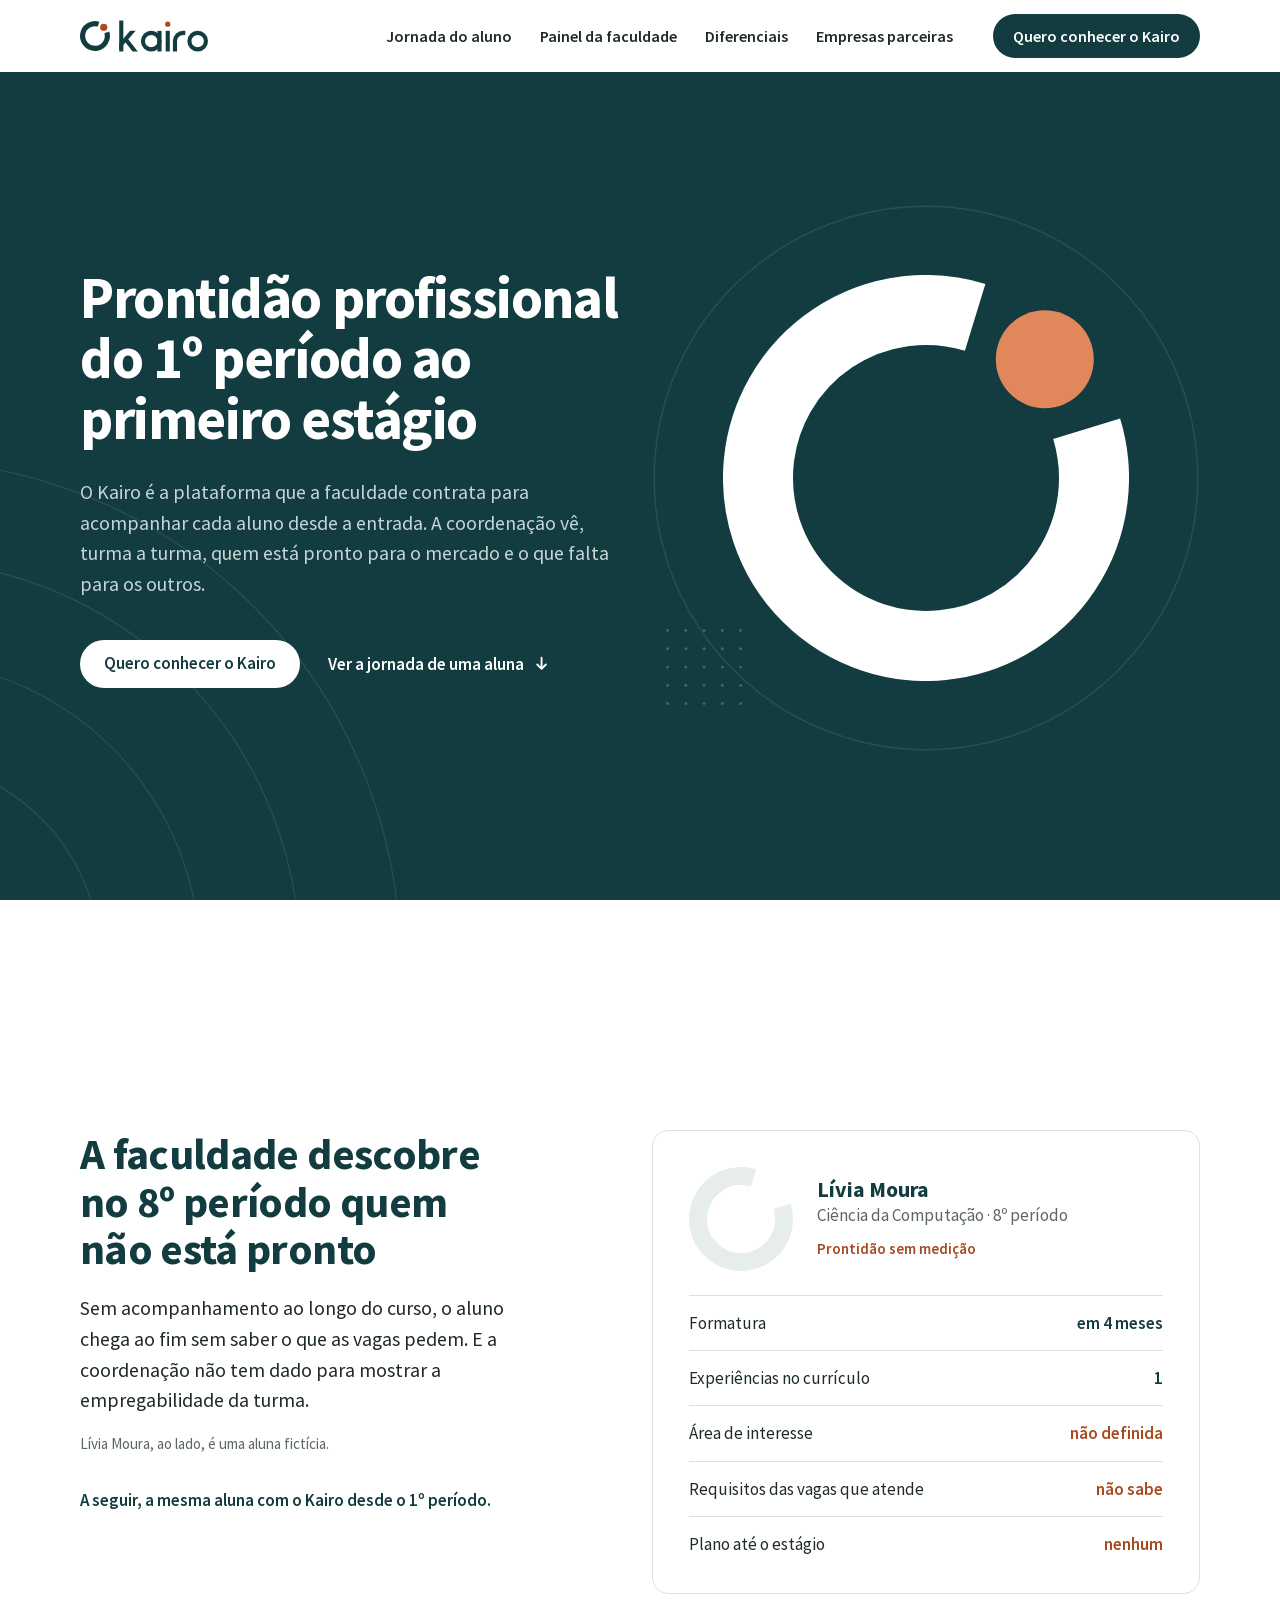
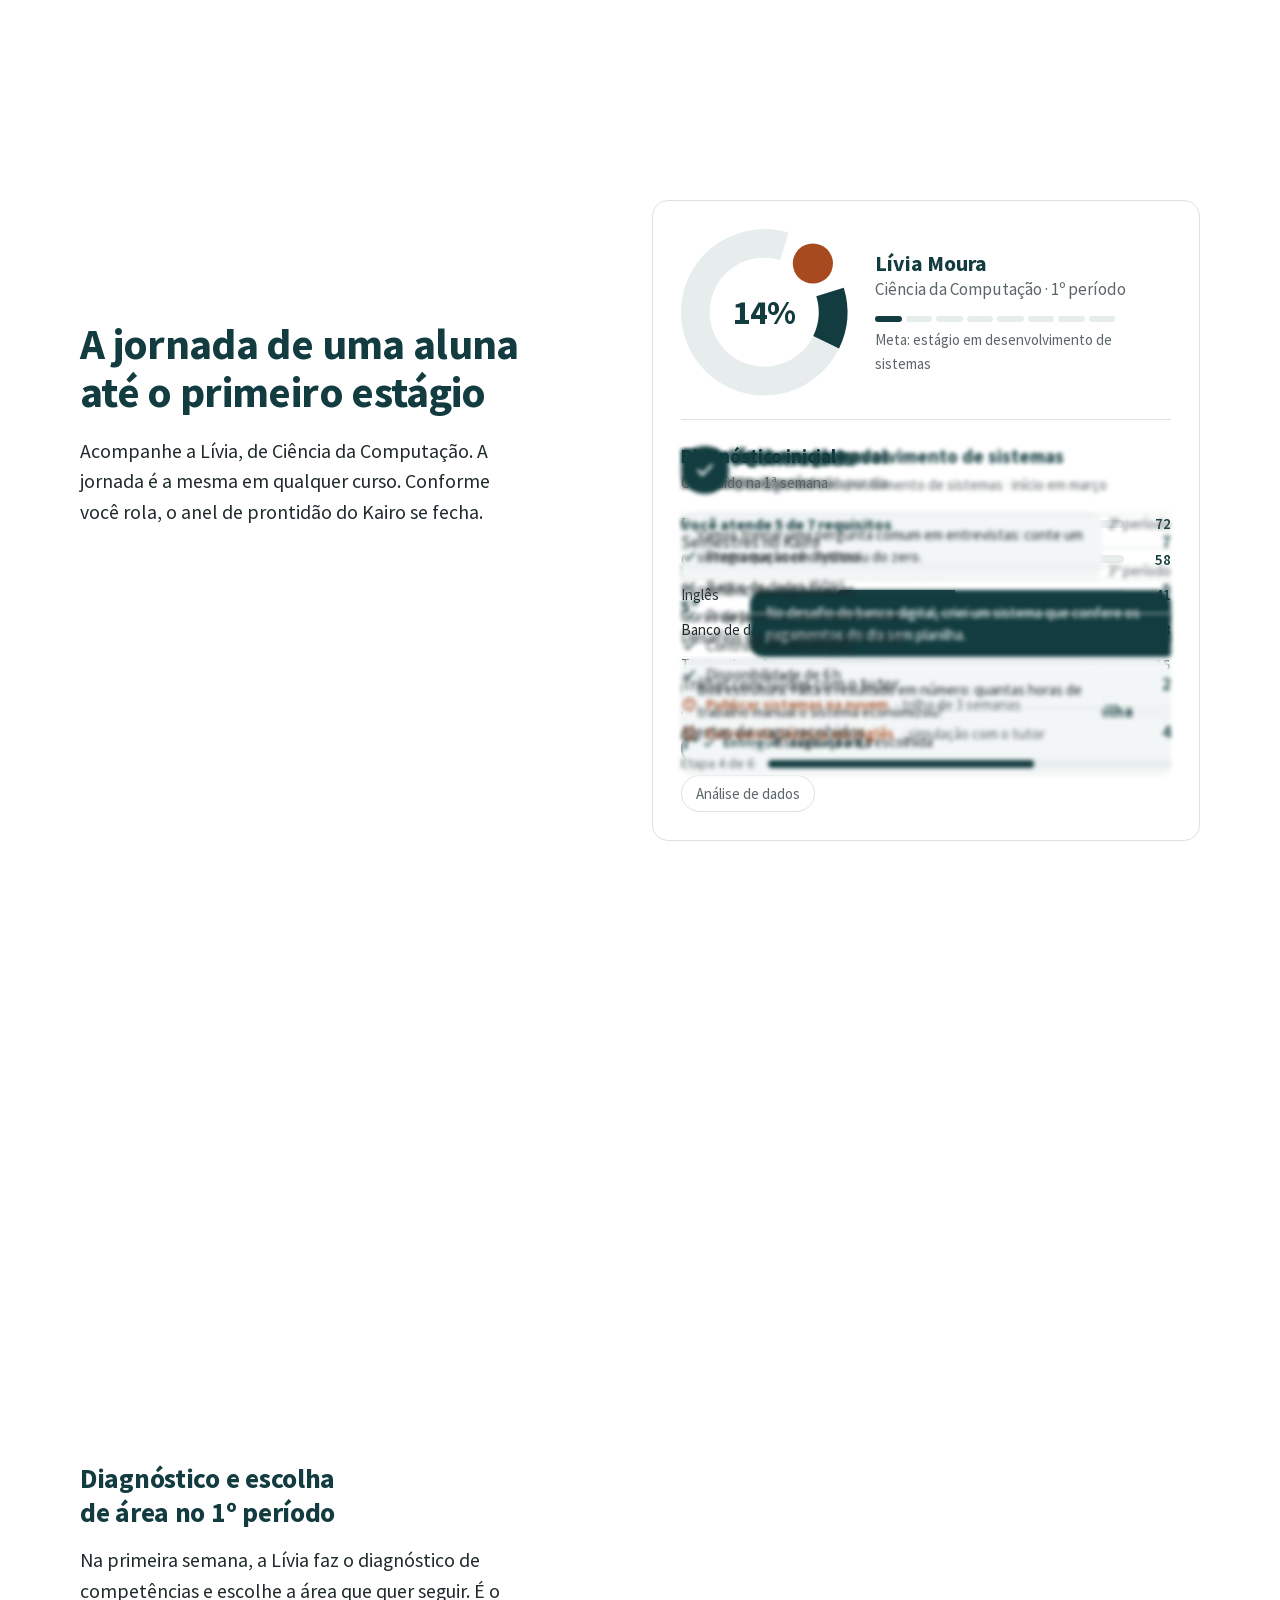
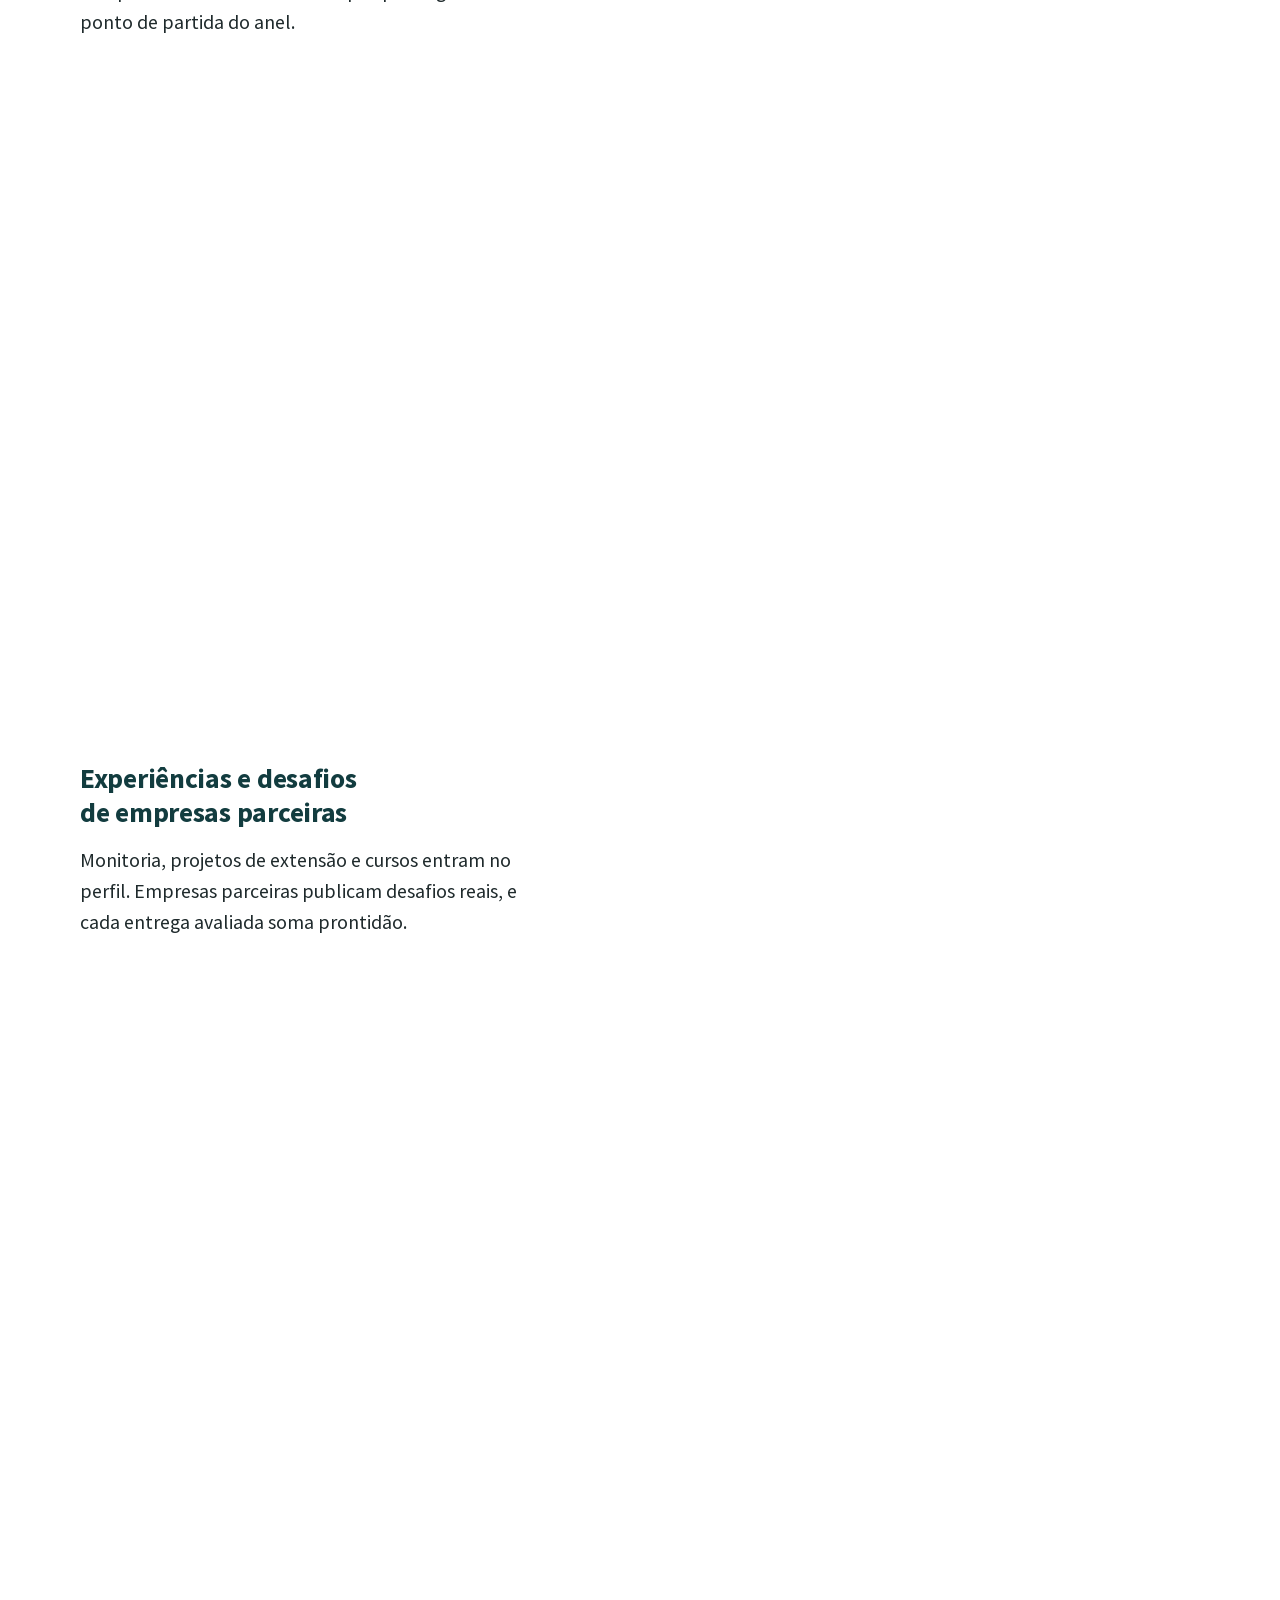
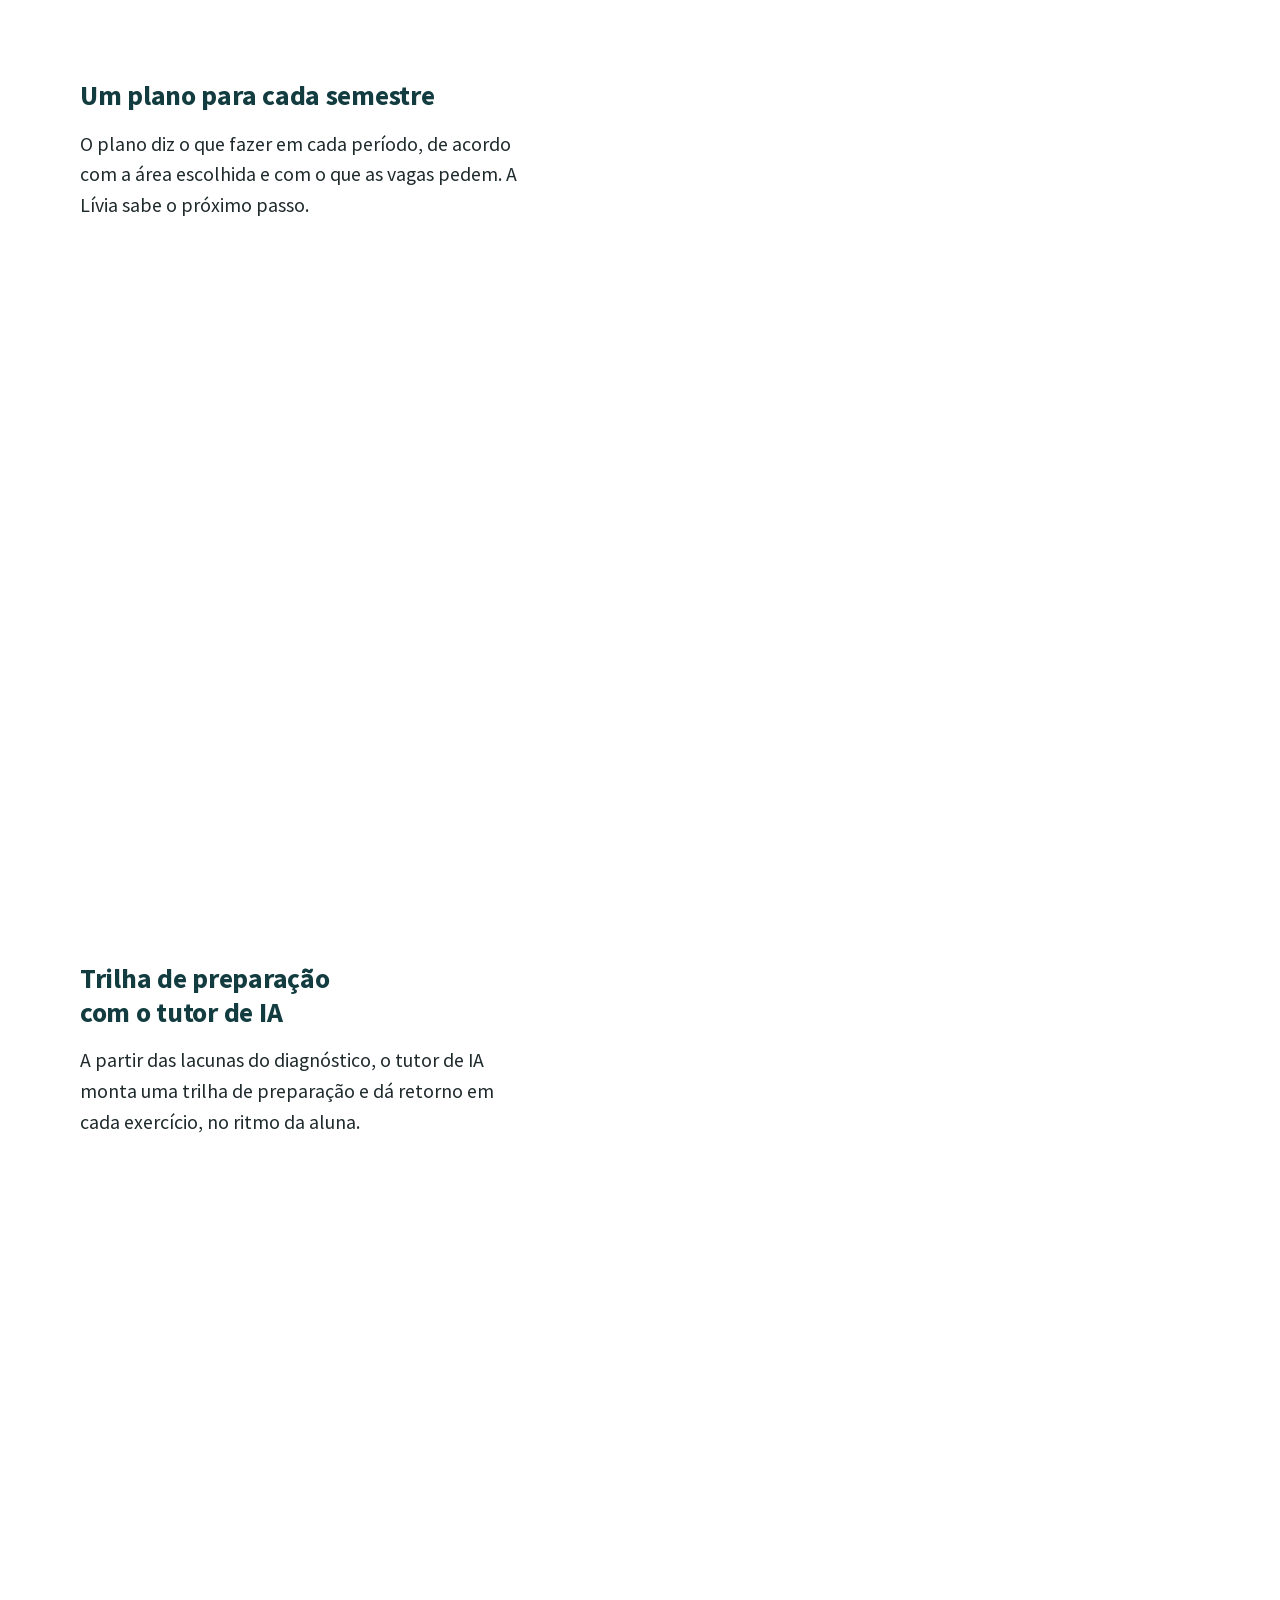
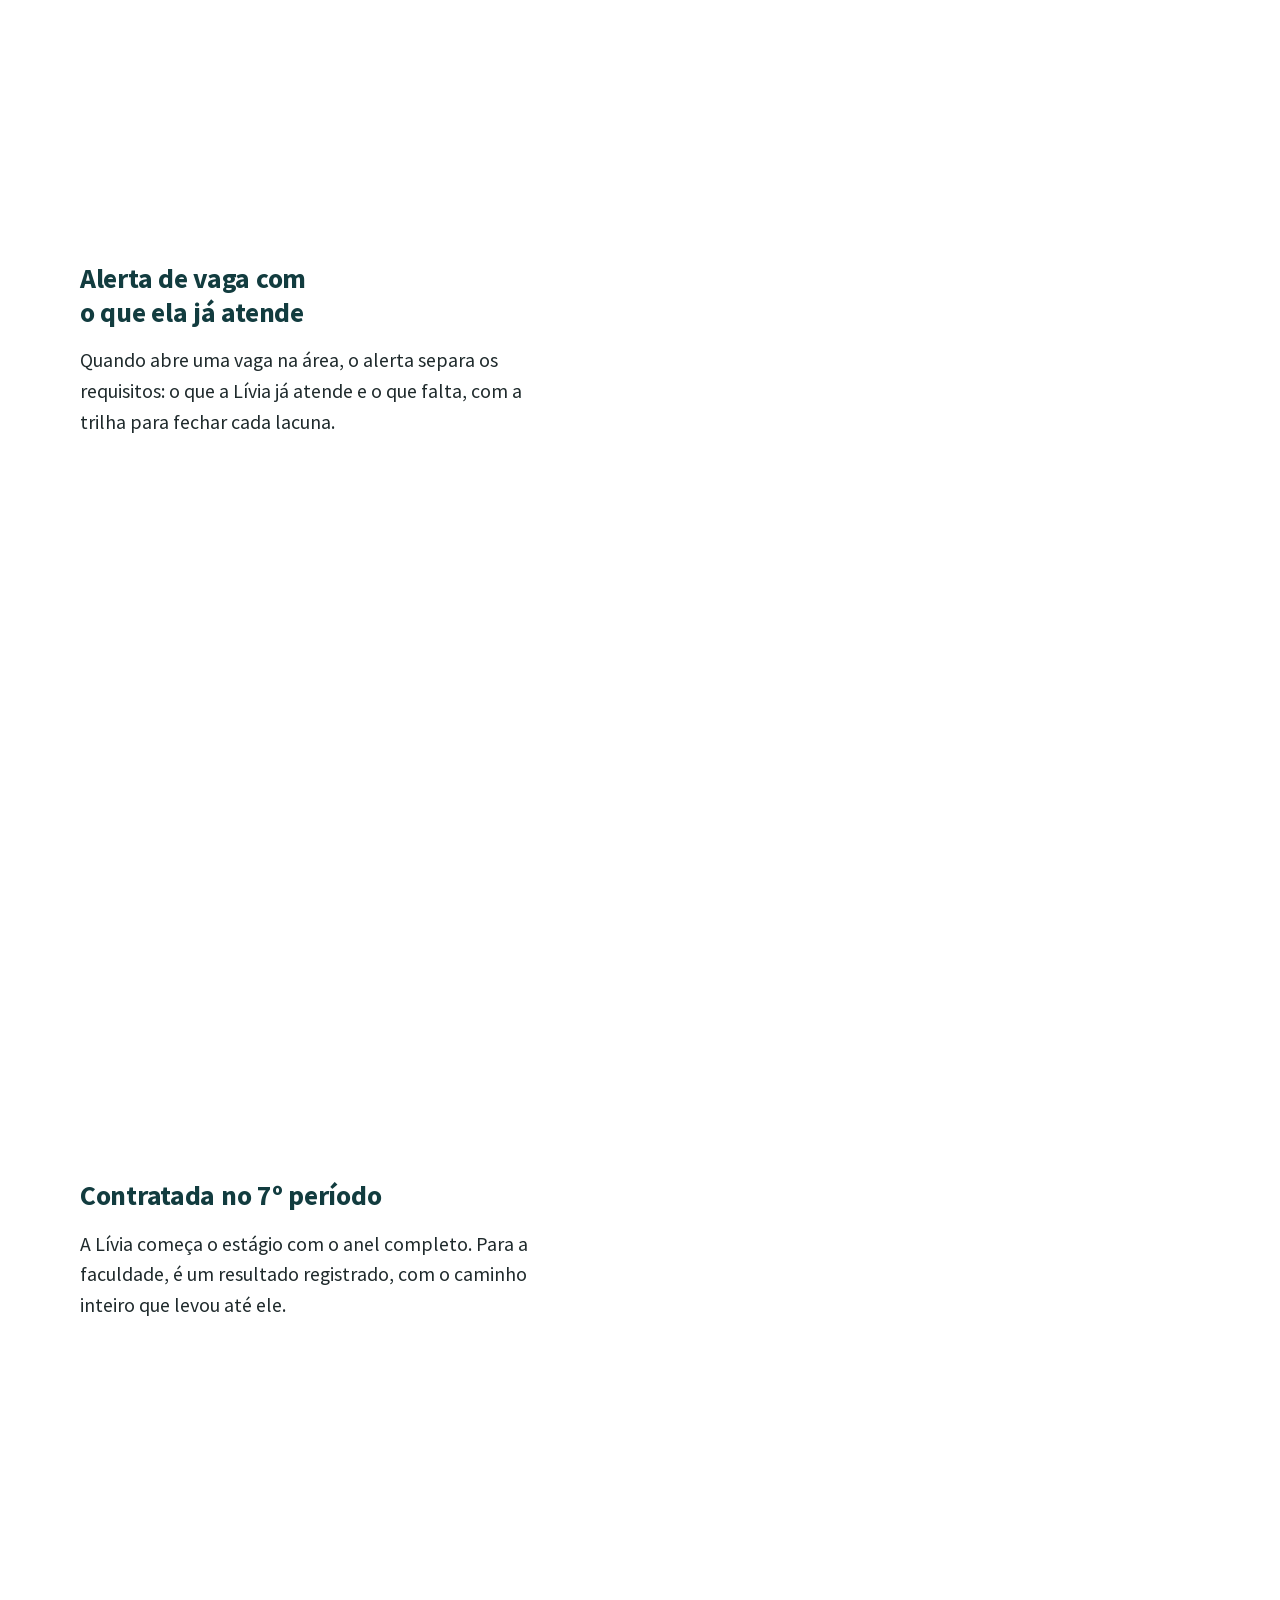
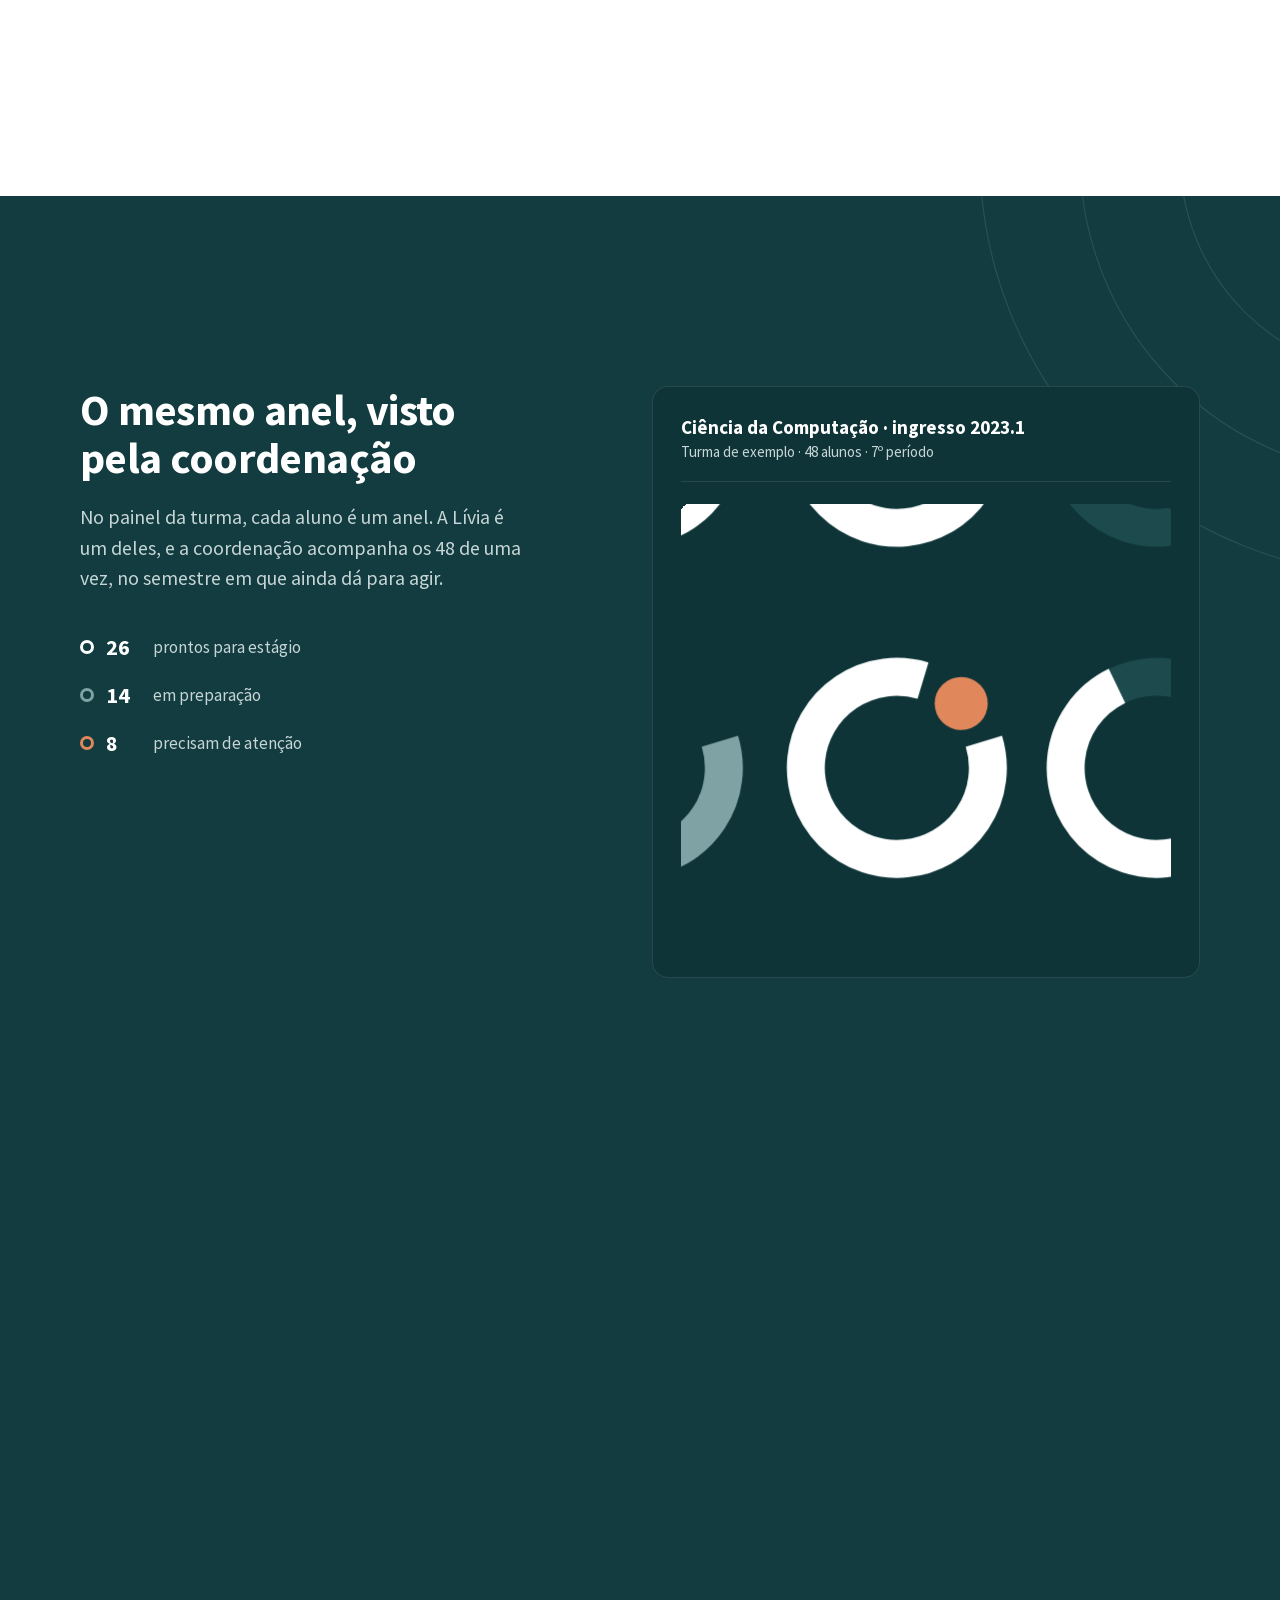
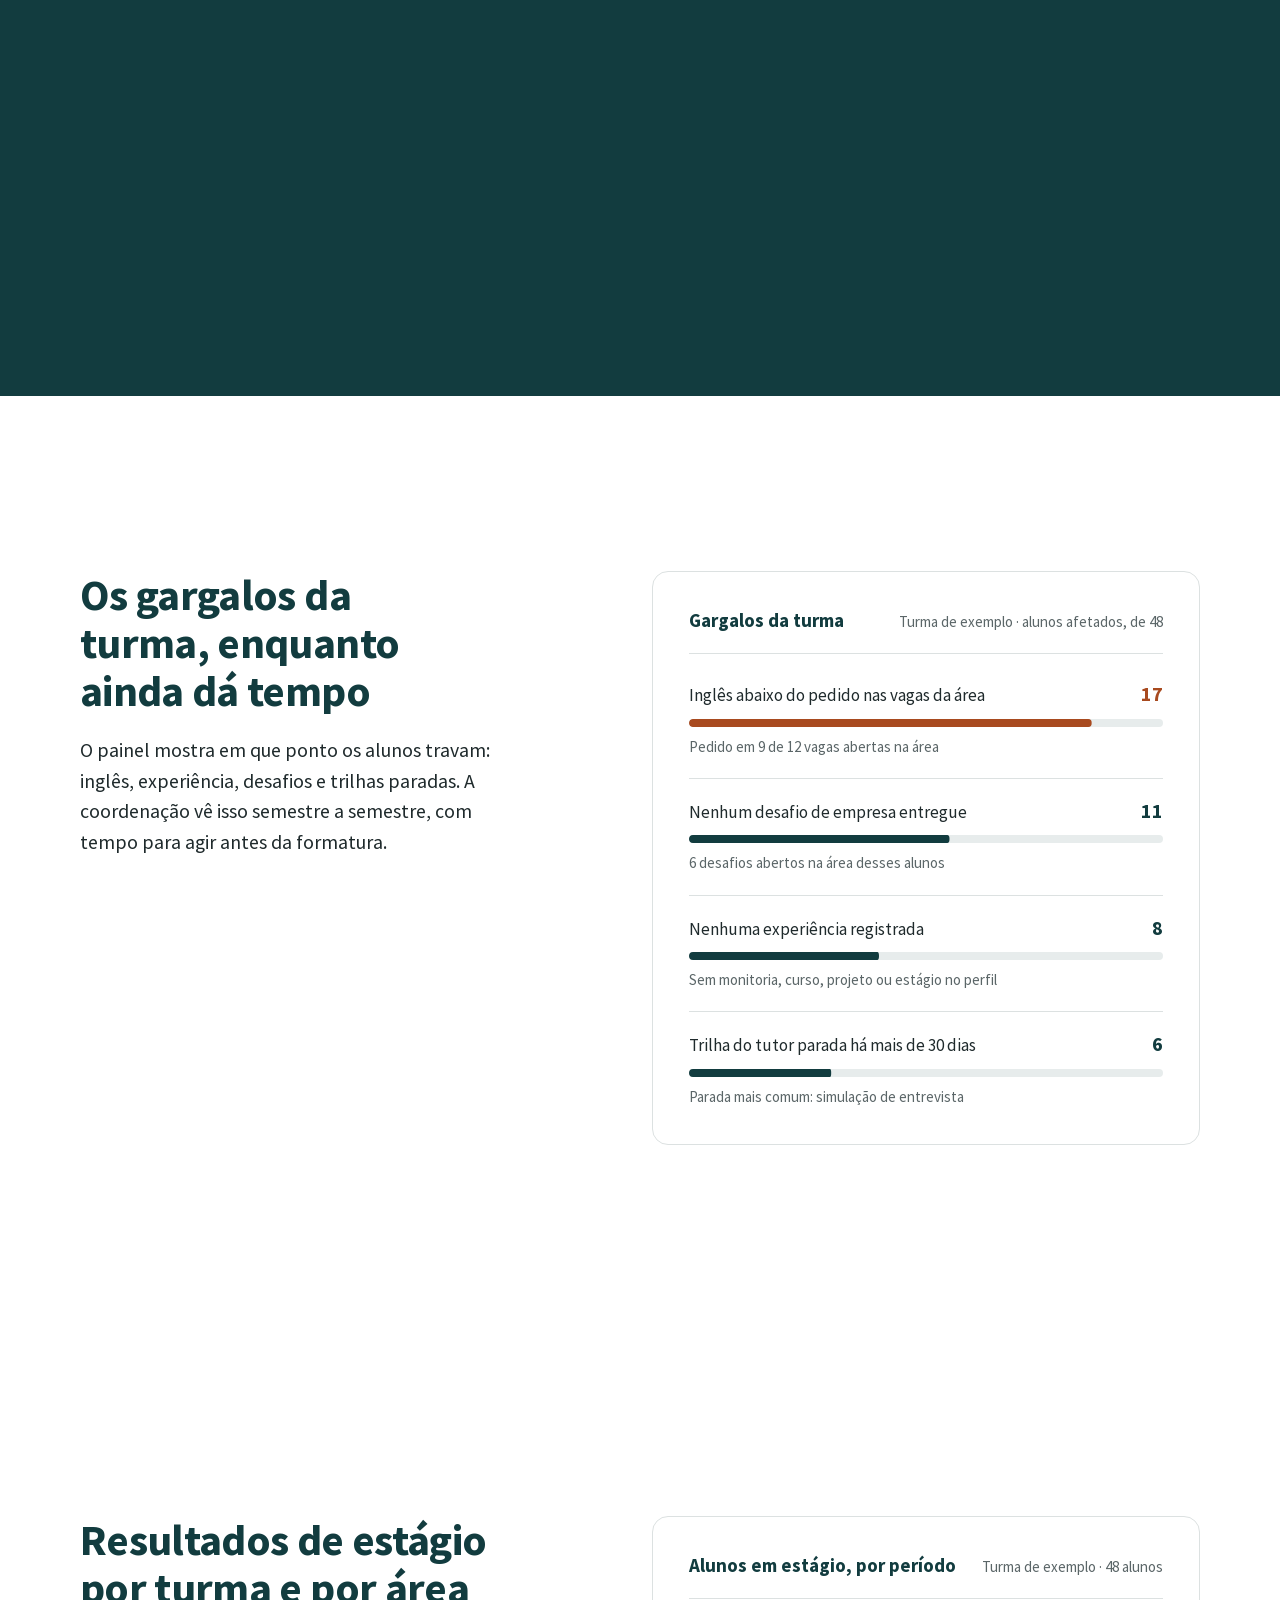
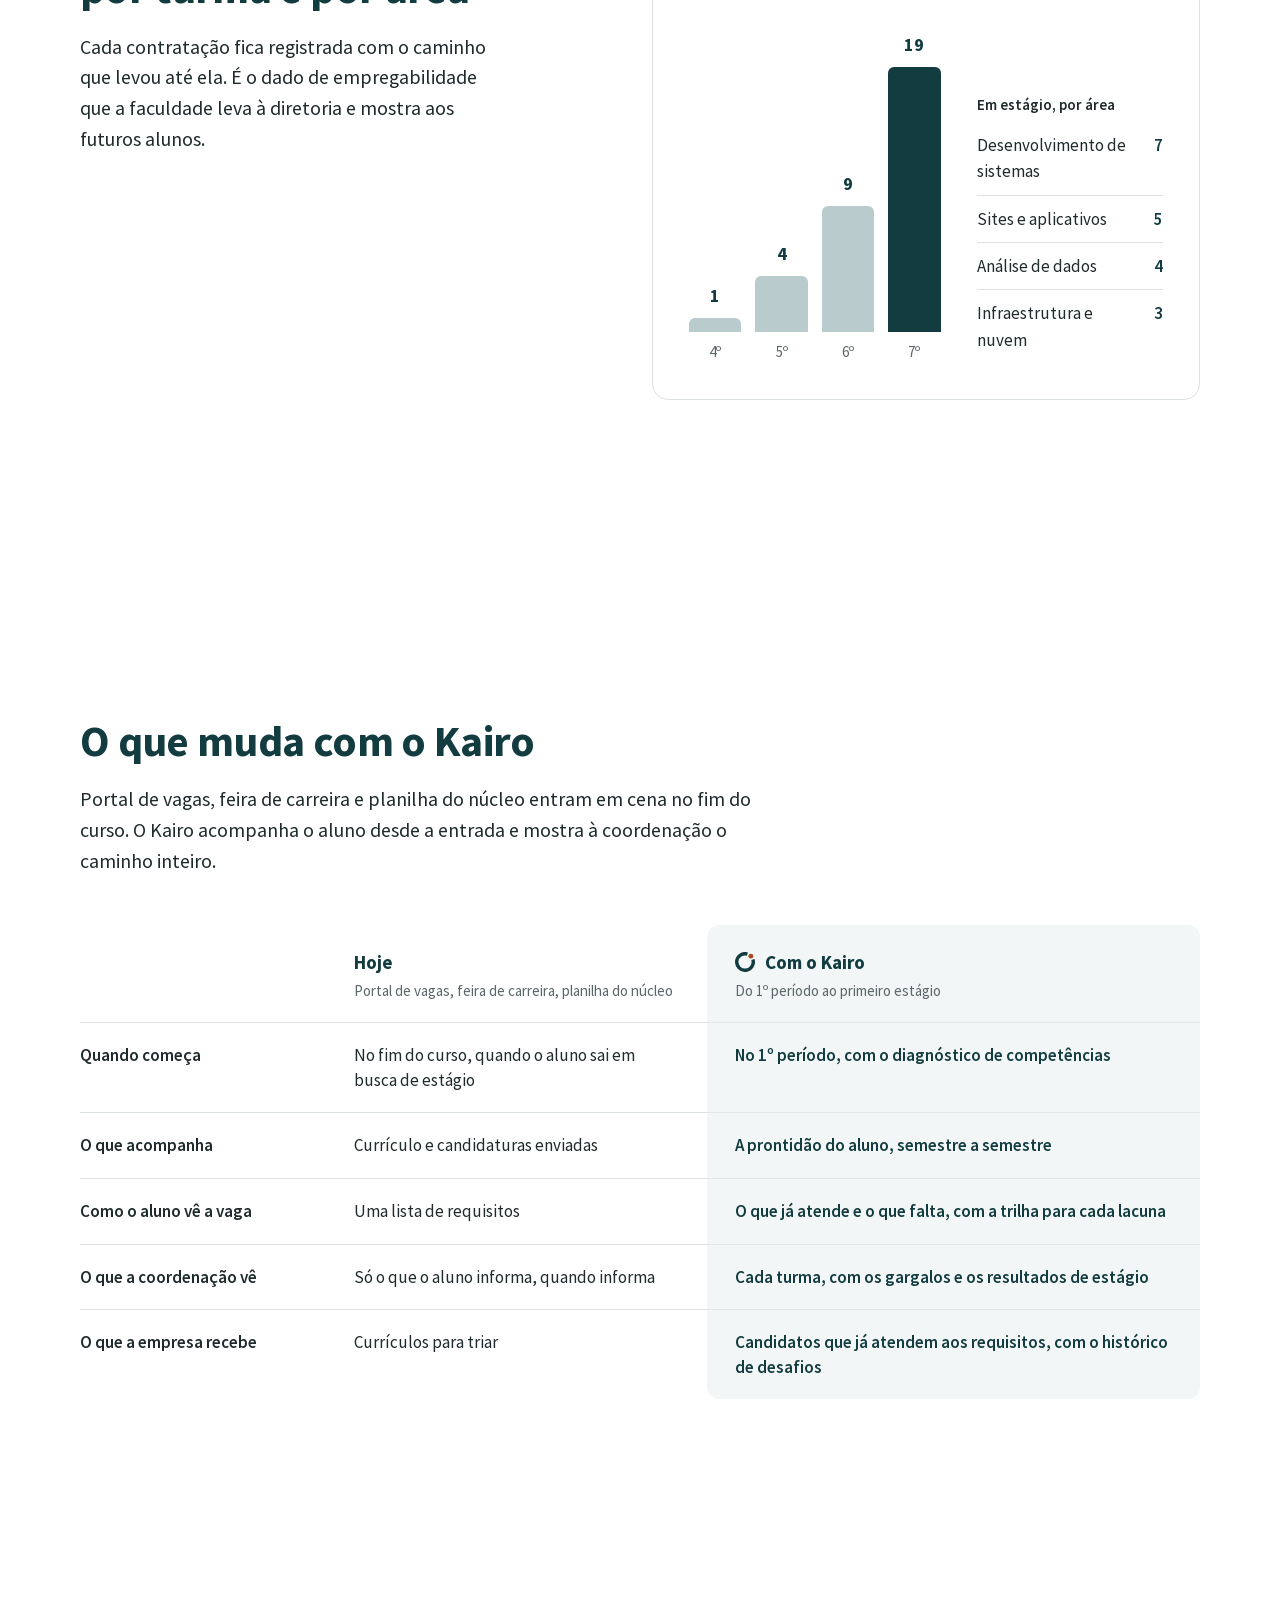
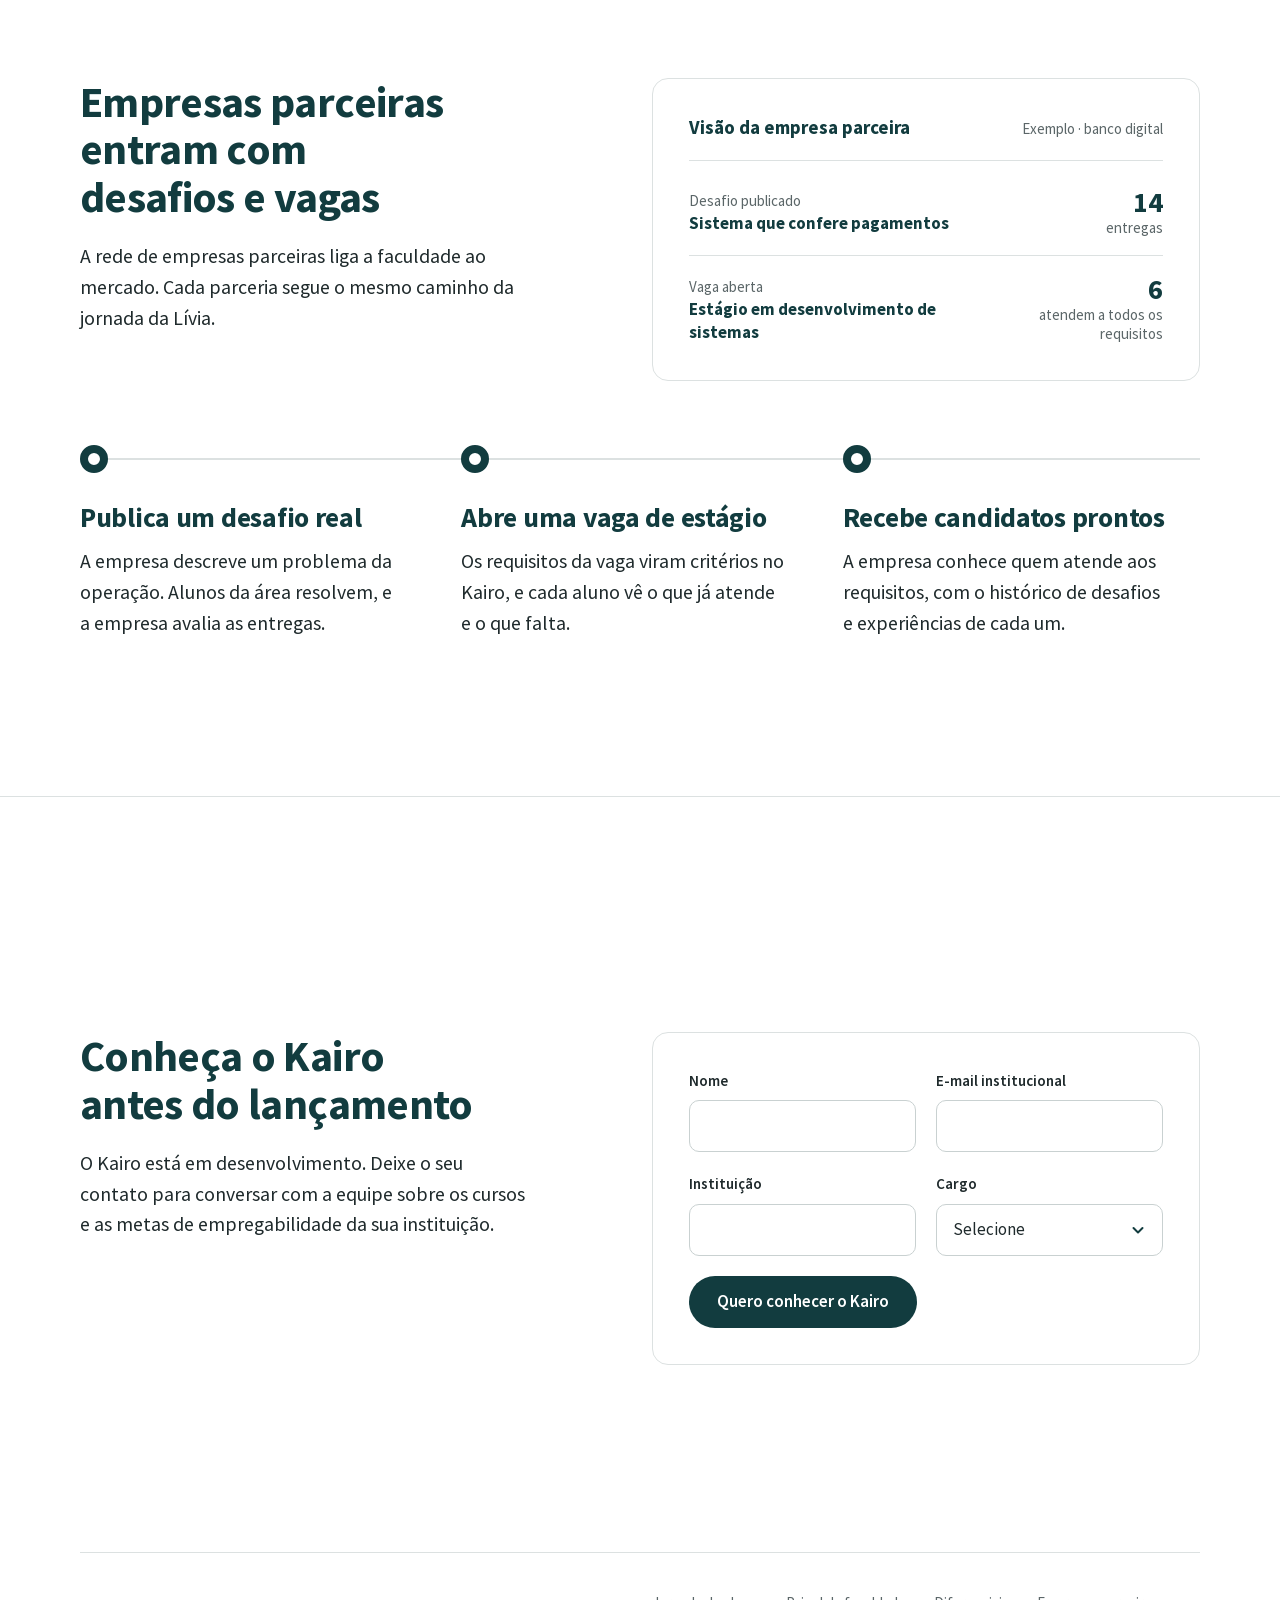
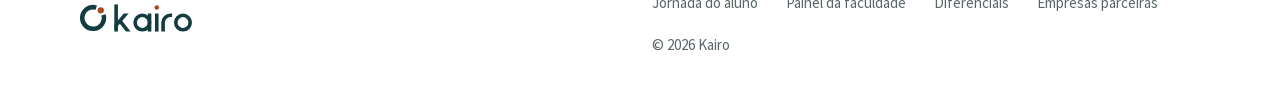
==== commit d4cddce1: "Usa endereço completo na prévia de compartilhamento" ====
--- a/site/index.html
+++ b/site/index.html
@@ -12,7 +12,8 @@
   <meta property="og:locale" content="pt_BR">
   <meta property="og:title" content="Kairo · Prontidão profissional do 1º período ao primeiro estágio">
   <meta property="og:description" content="Saiba quais alunos estão prontos para o mercado enquanto ainda dá tempo de agir. Diagnóstico, plano por semestre, tutor de IA e painel por turma.">
-  <meta property="og:image" content="brand/kairo-banner-1600x500.png">
+  <meta property="og:url" content="https://kairoedu.netlify.app/">
+  <meta property="og:image" content="https://kairoedu.netlify.app/brand/kairo-banner-1600x500.png">
   <meta name="twitter:card" content="summary_large_image">
   <link rel="icon" href="kairo-favicon.svg" type="image/svg+xml">
   <link rel="icon" href="kairo-favicon-64.png" type="image/png" sizes="64x64">
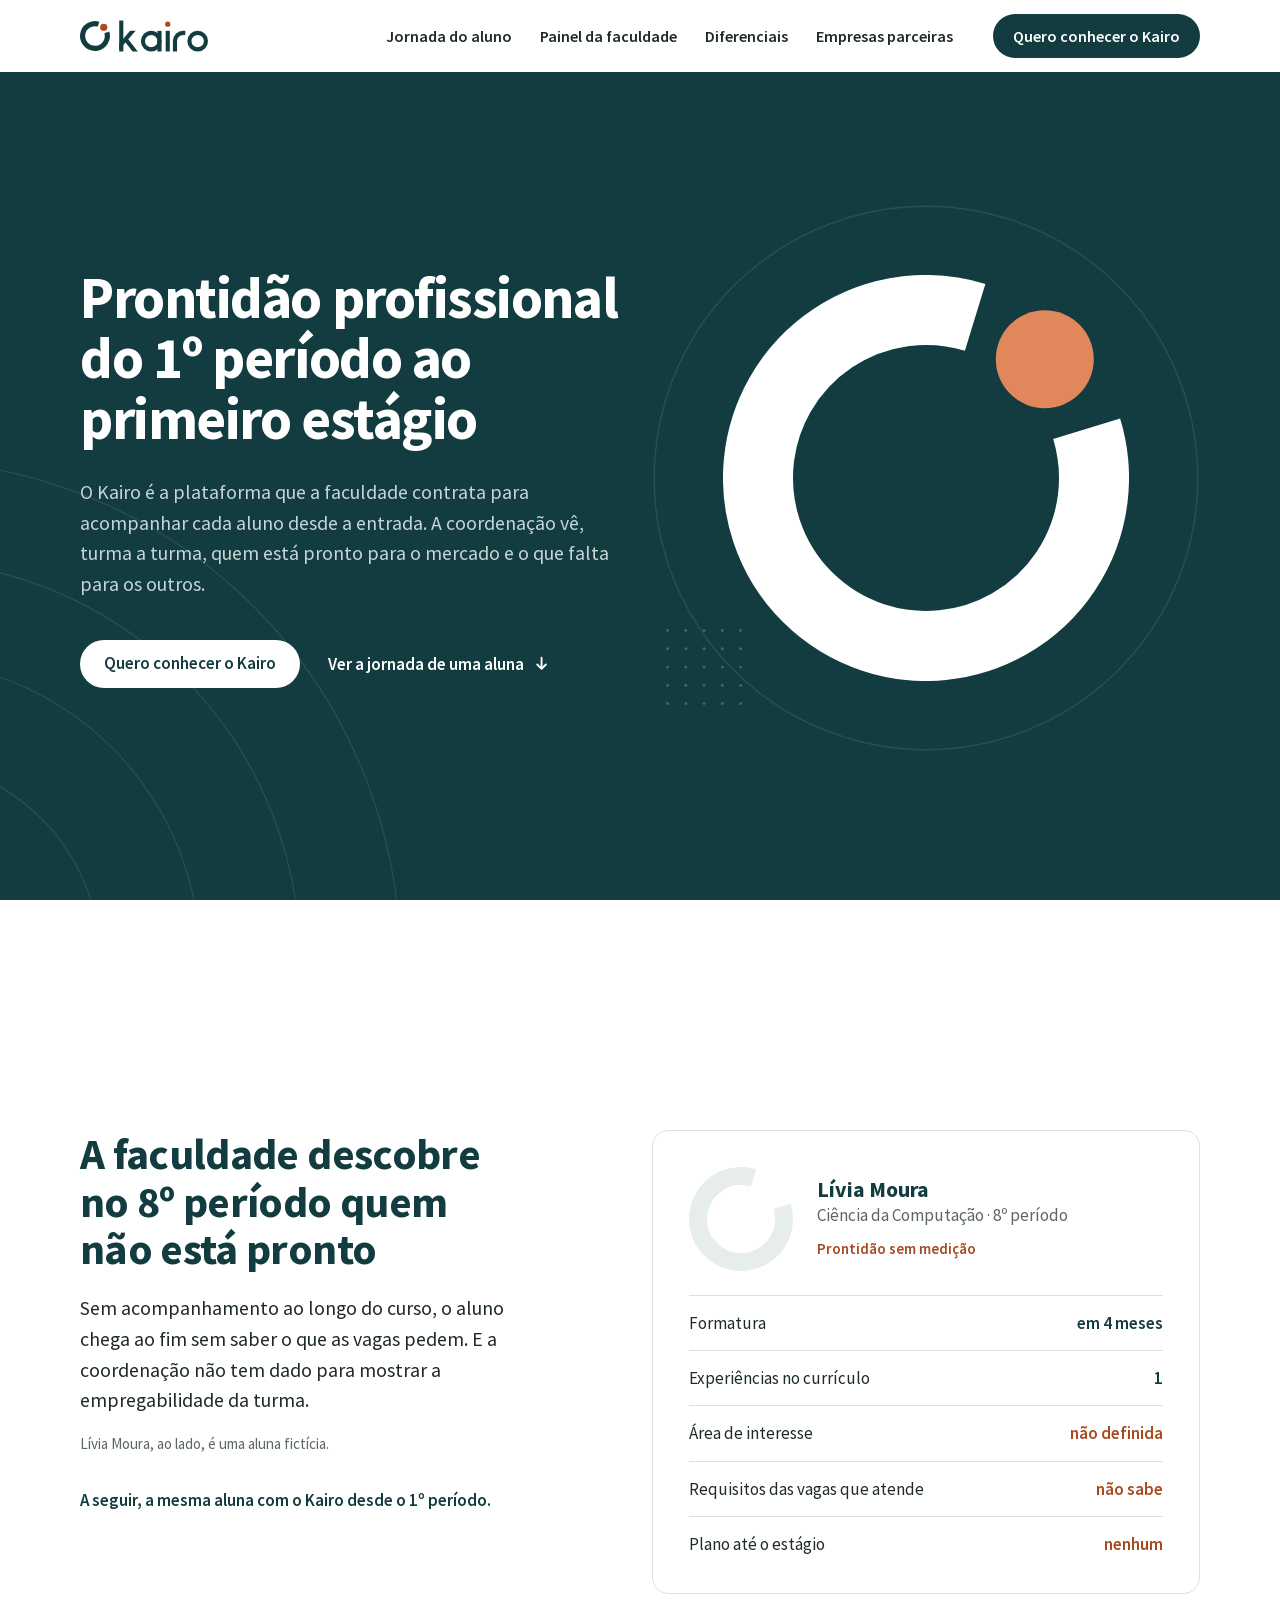
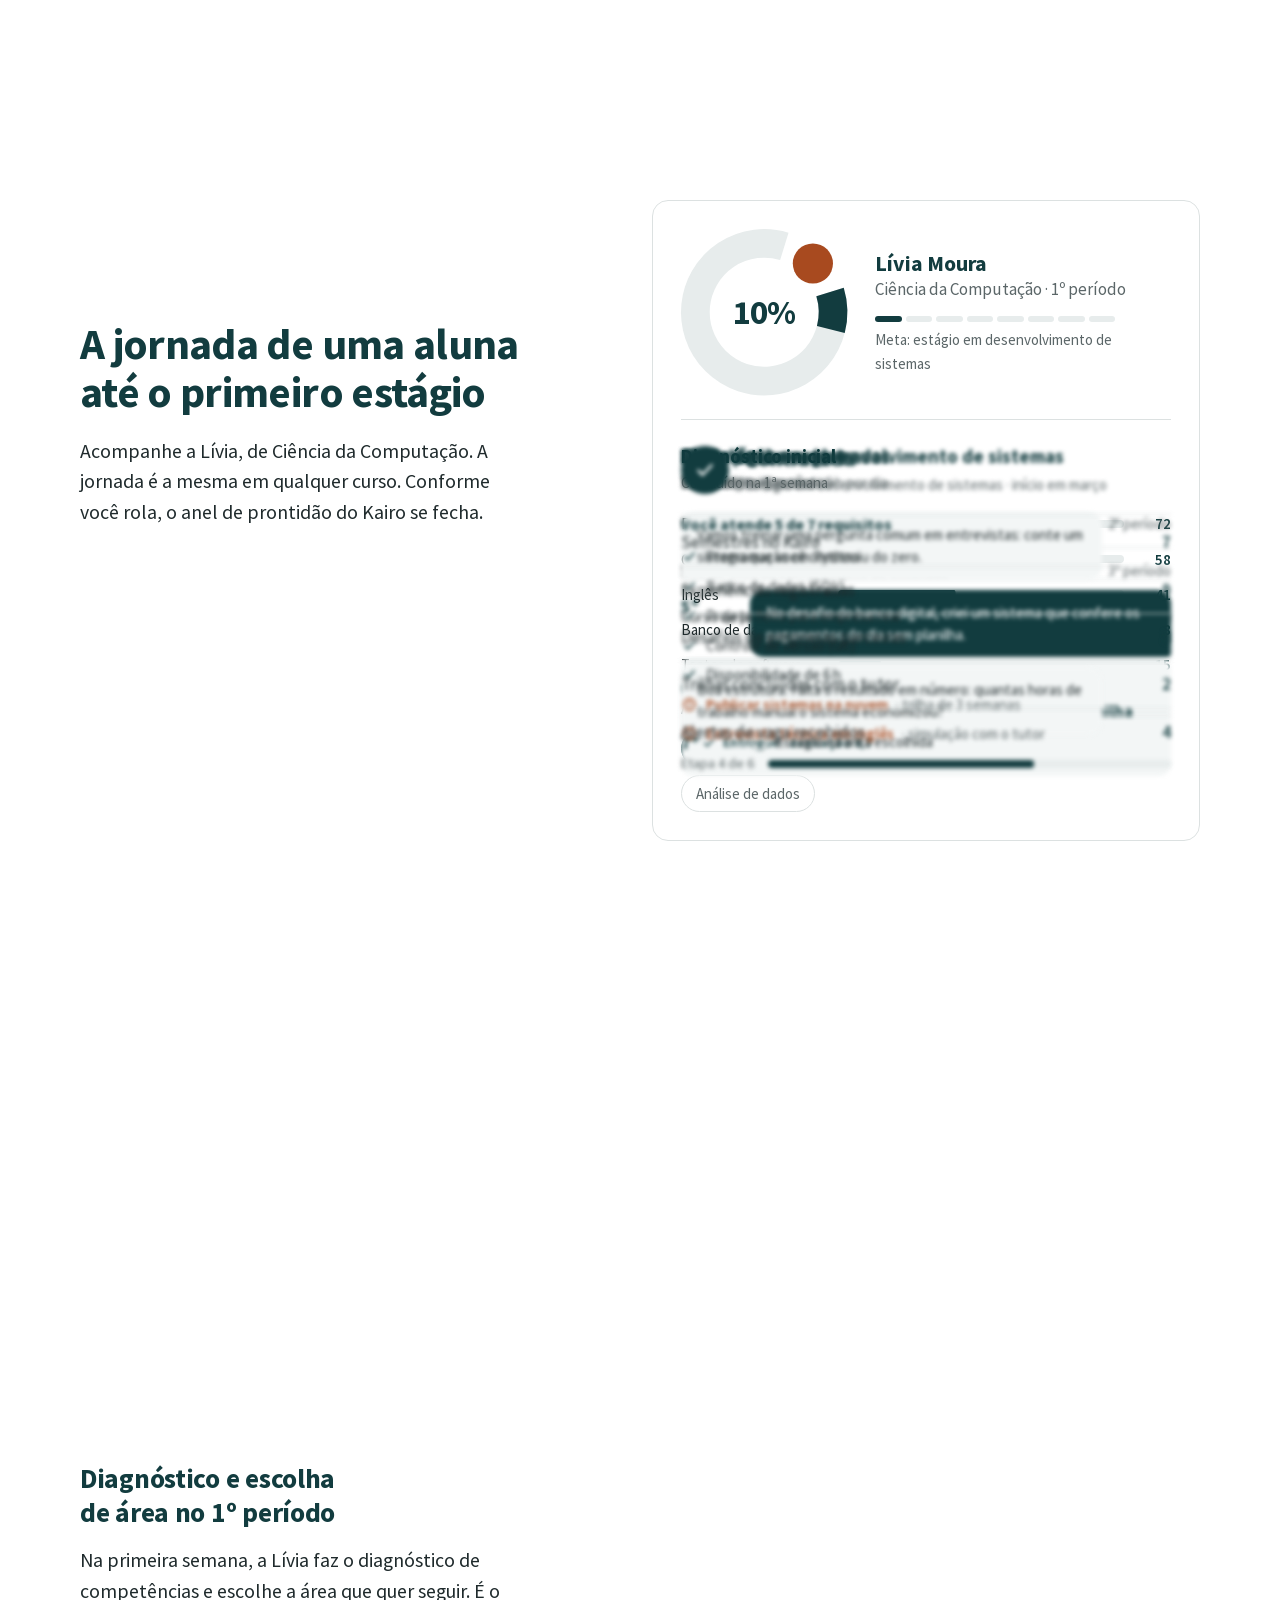
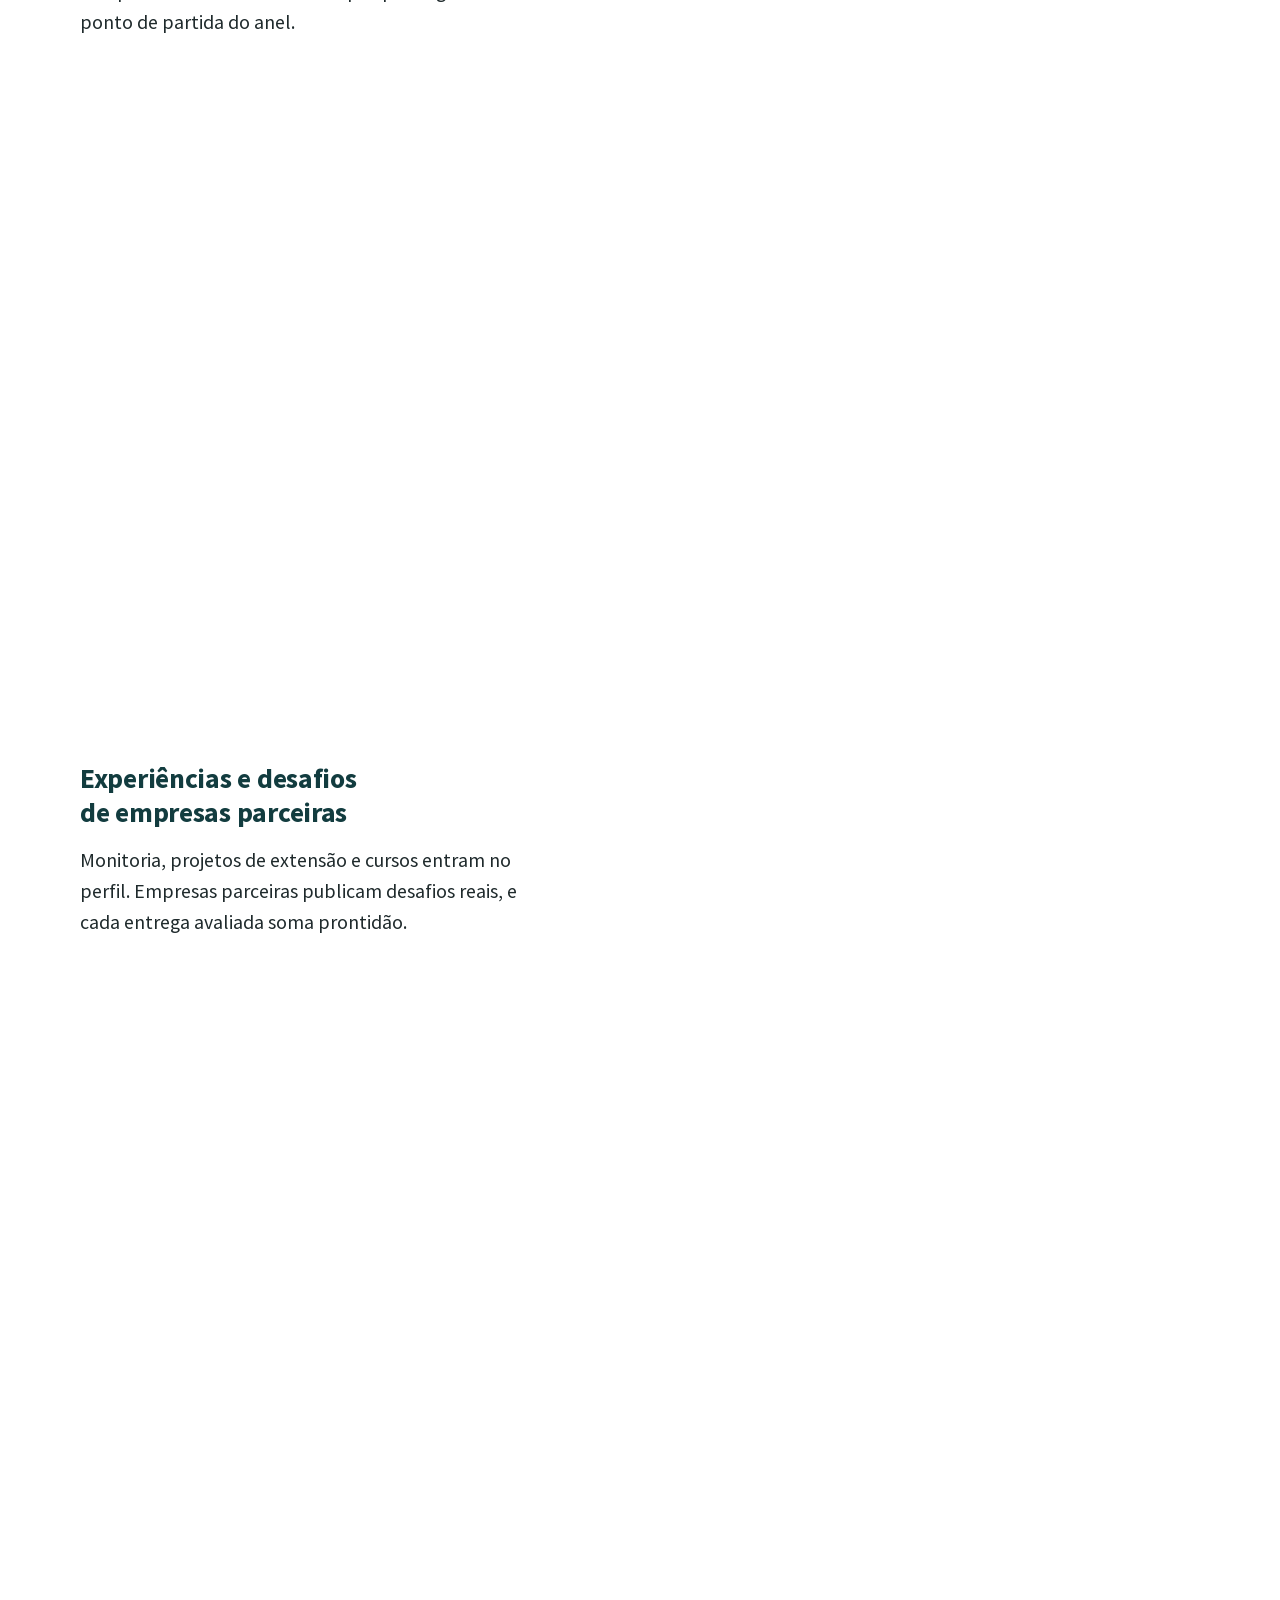
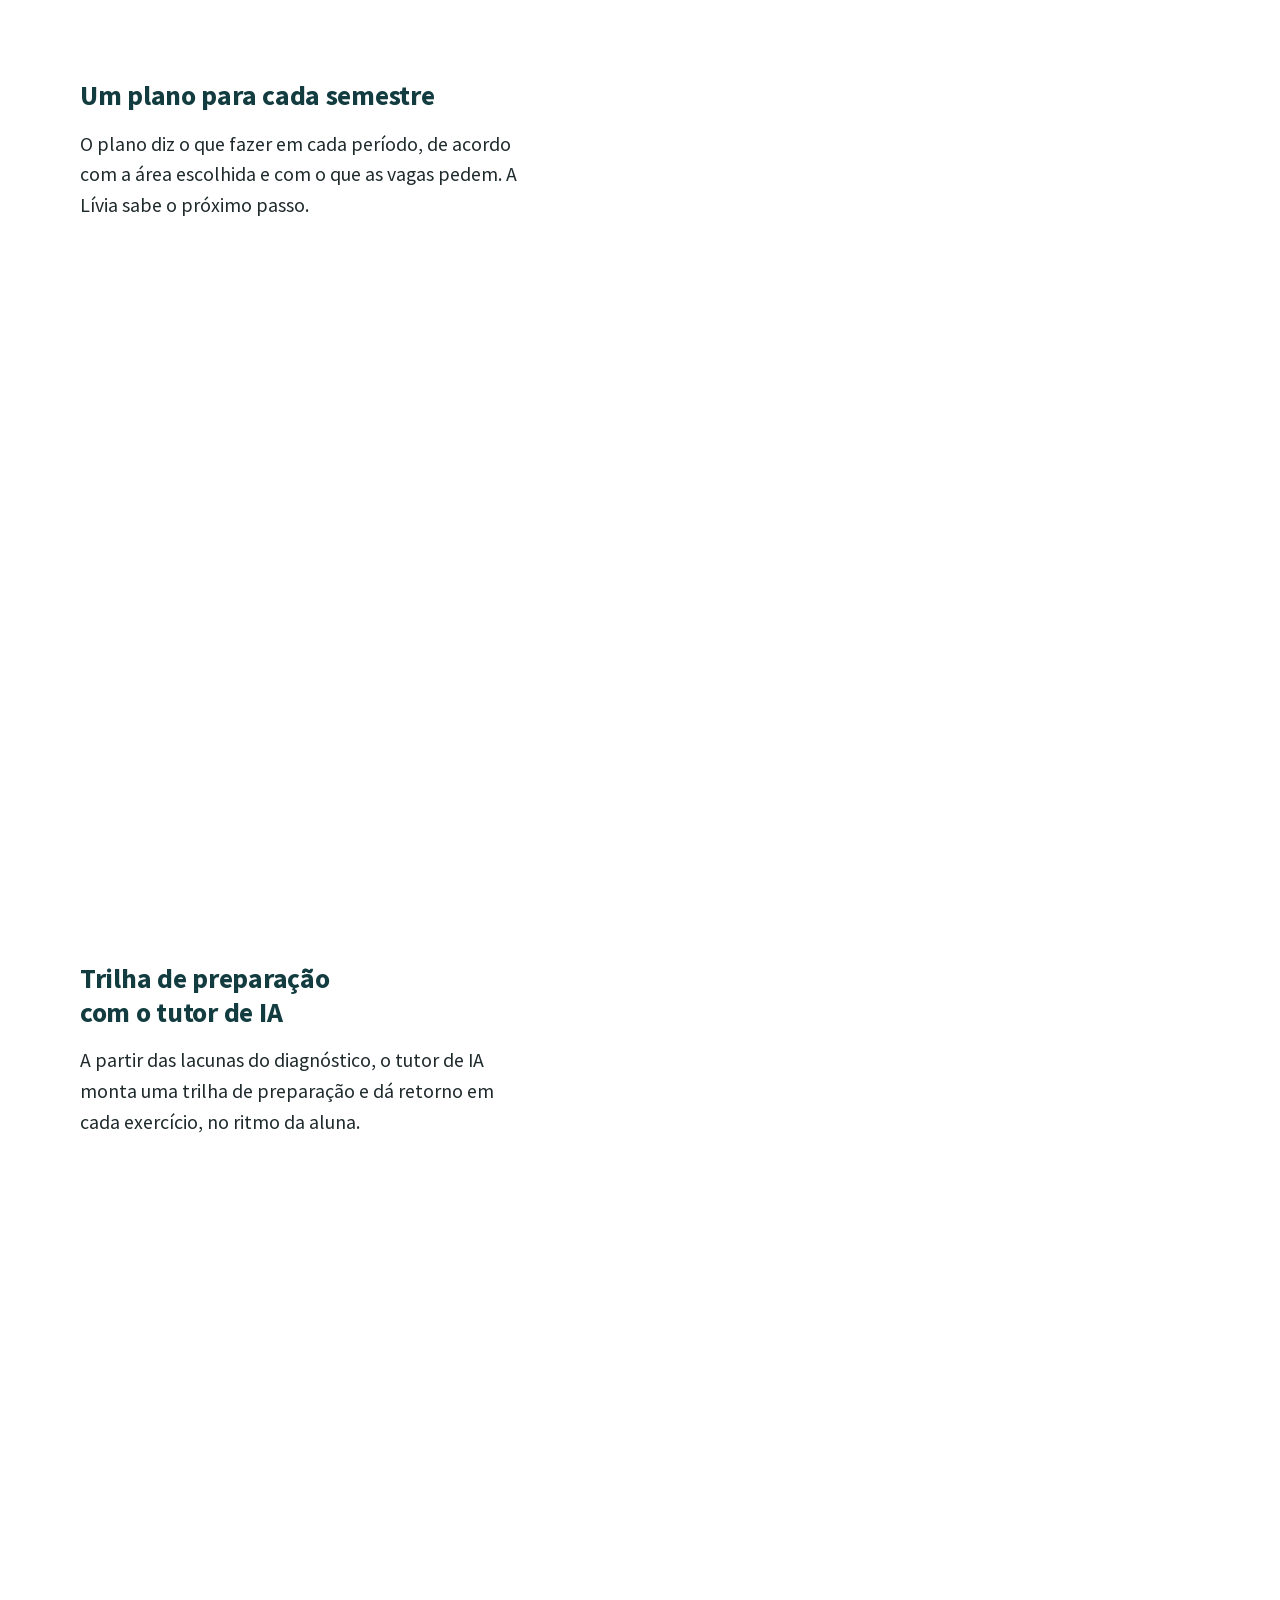
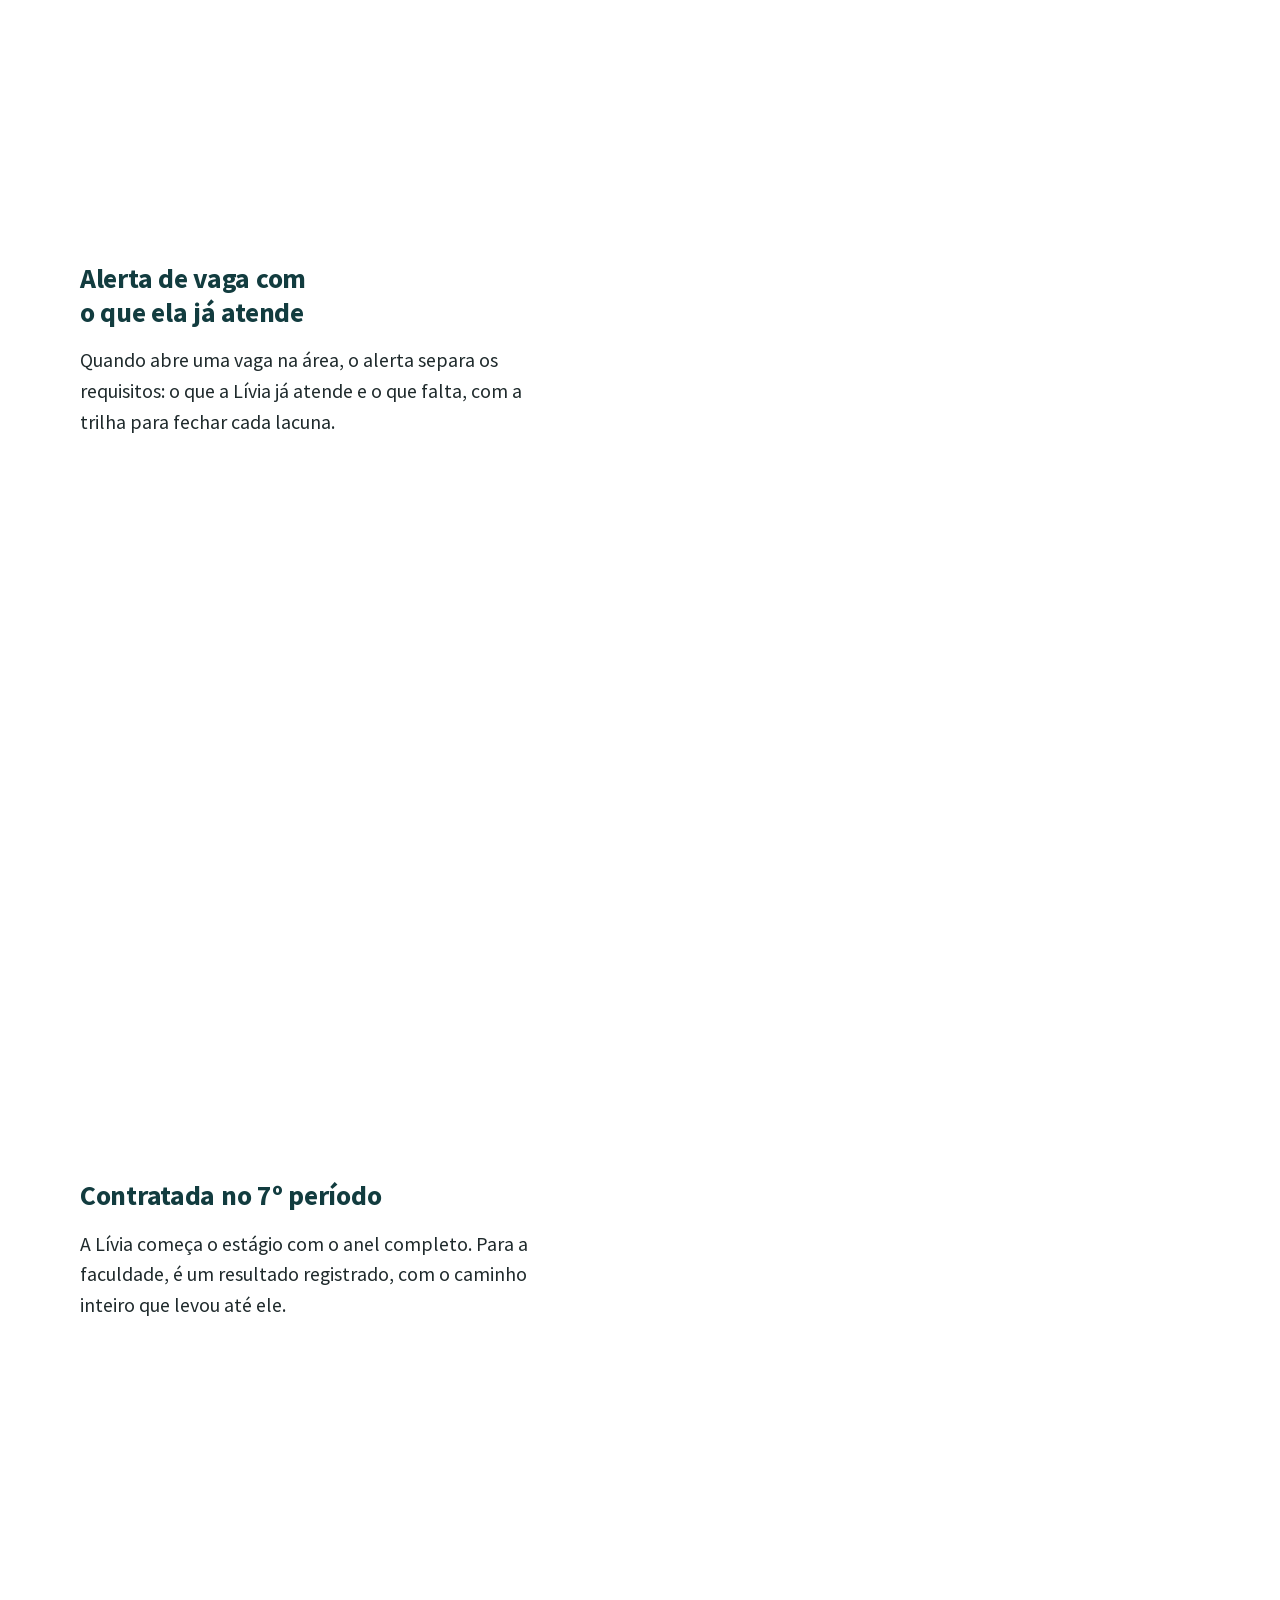
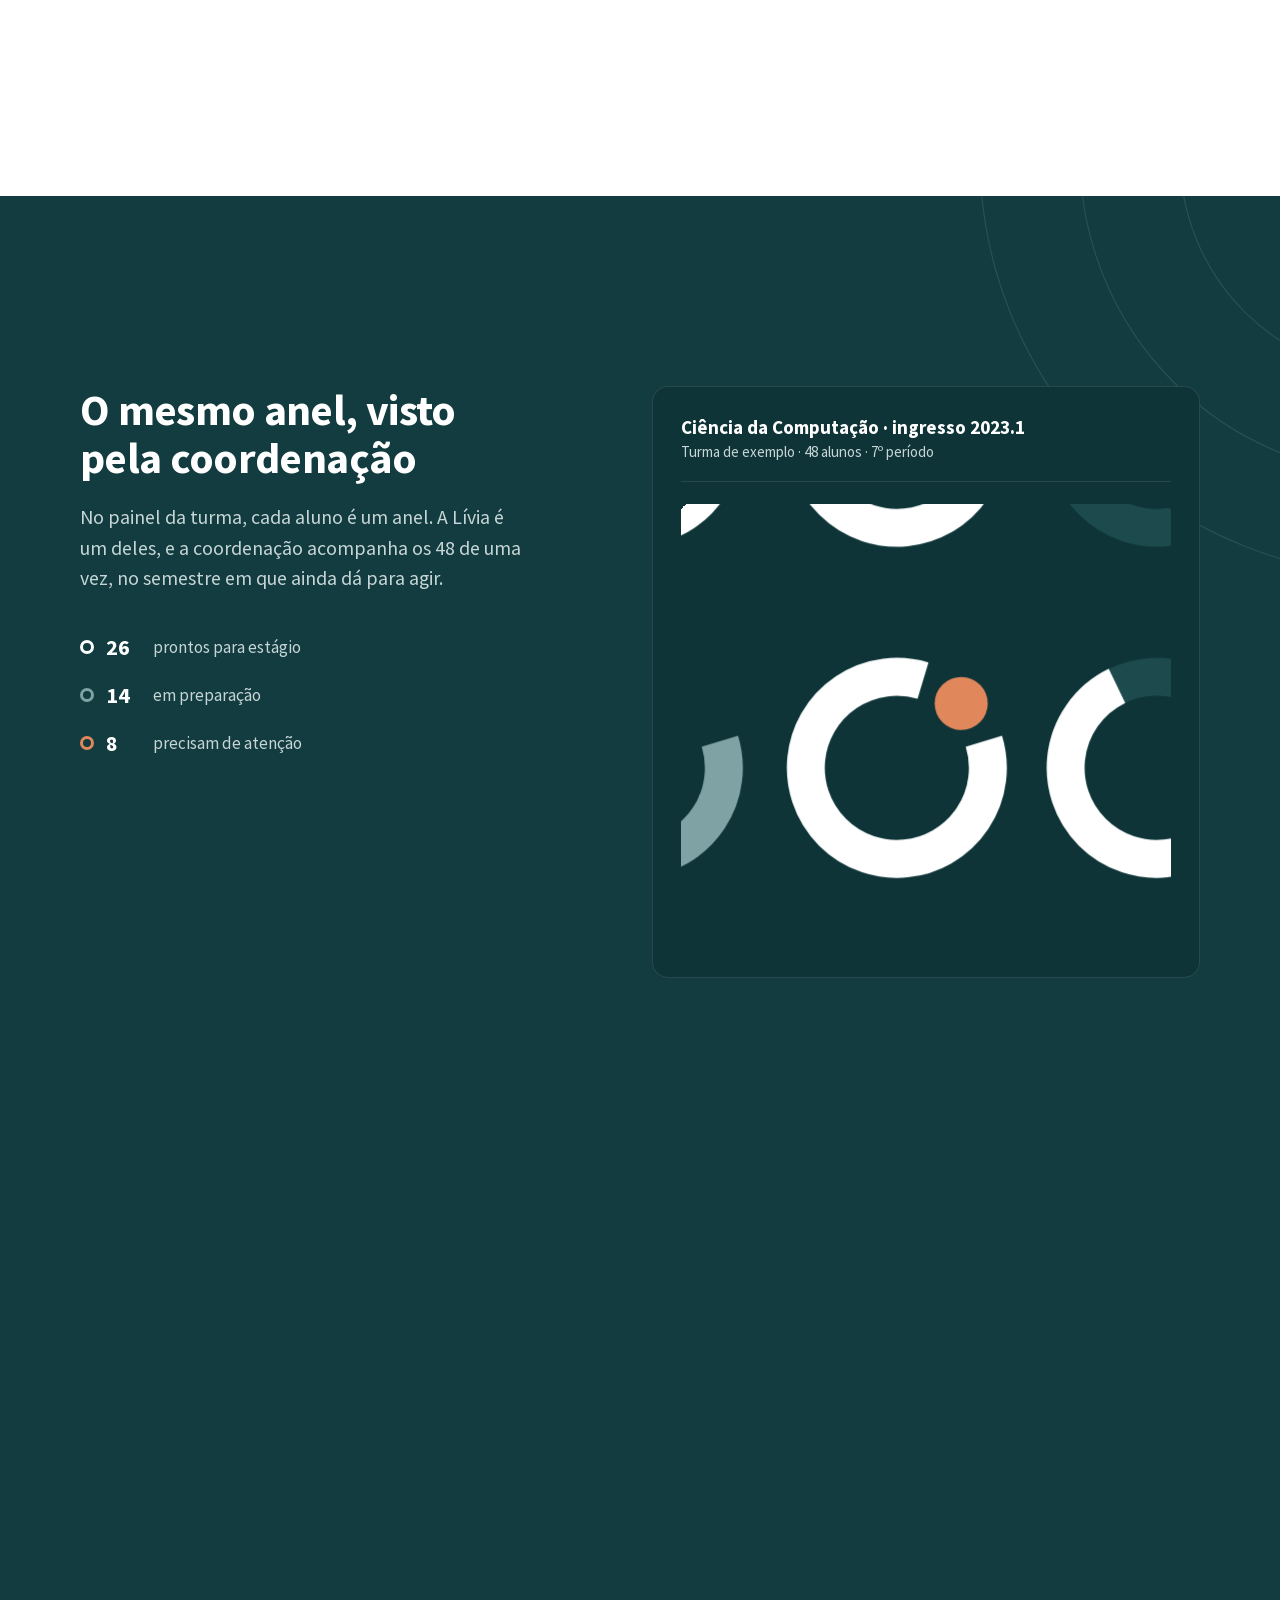
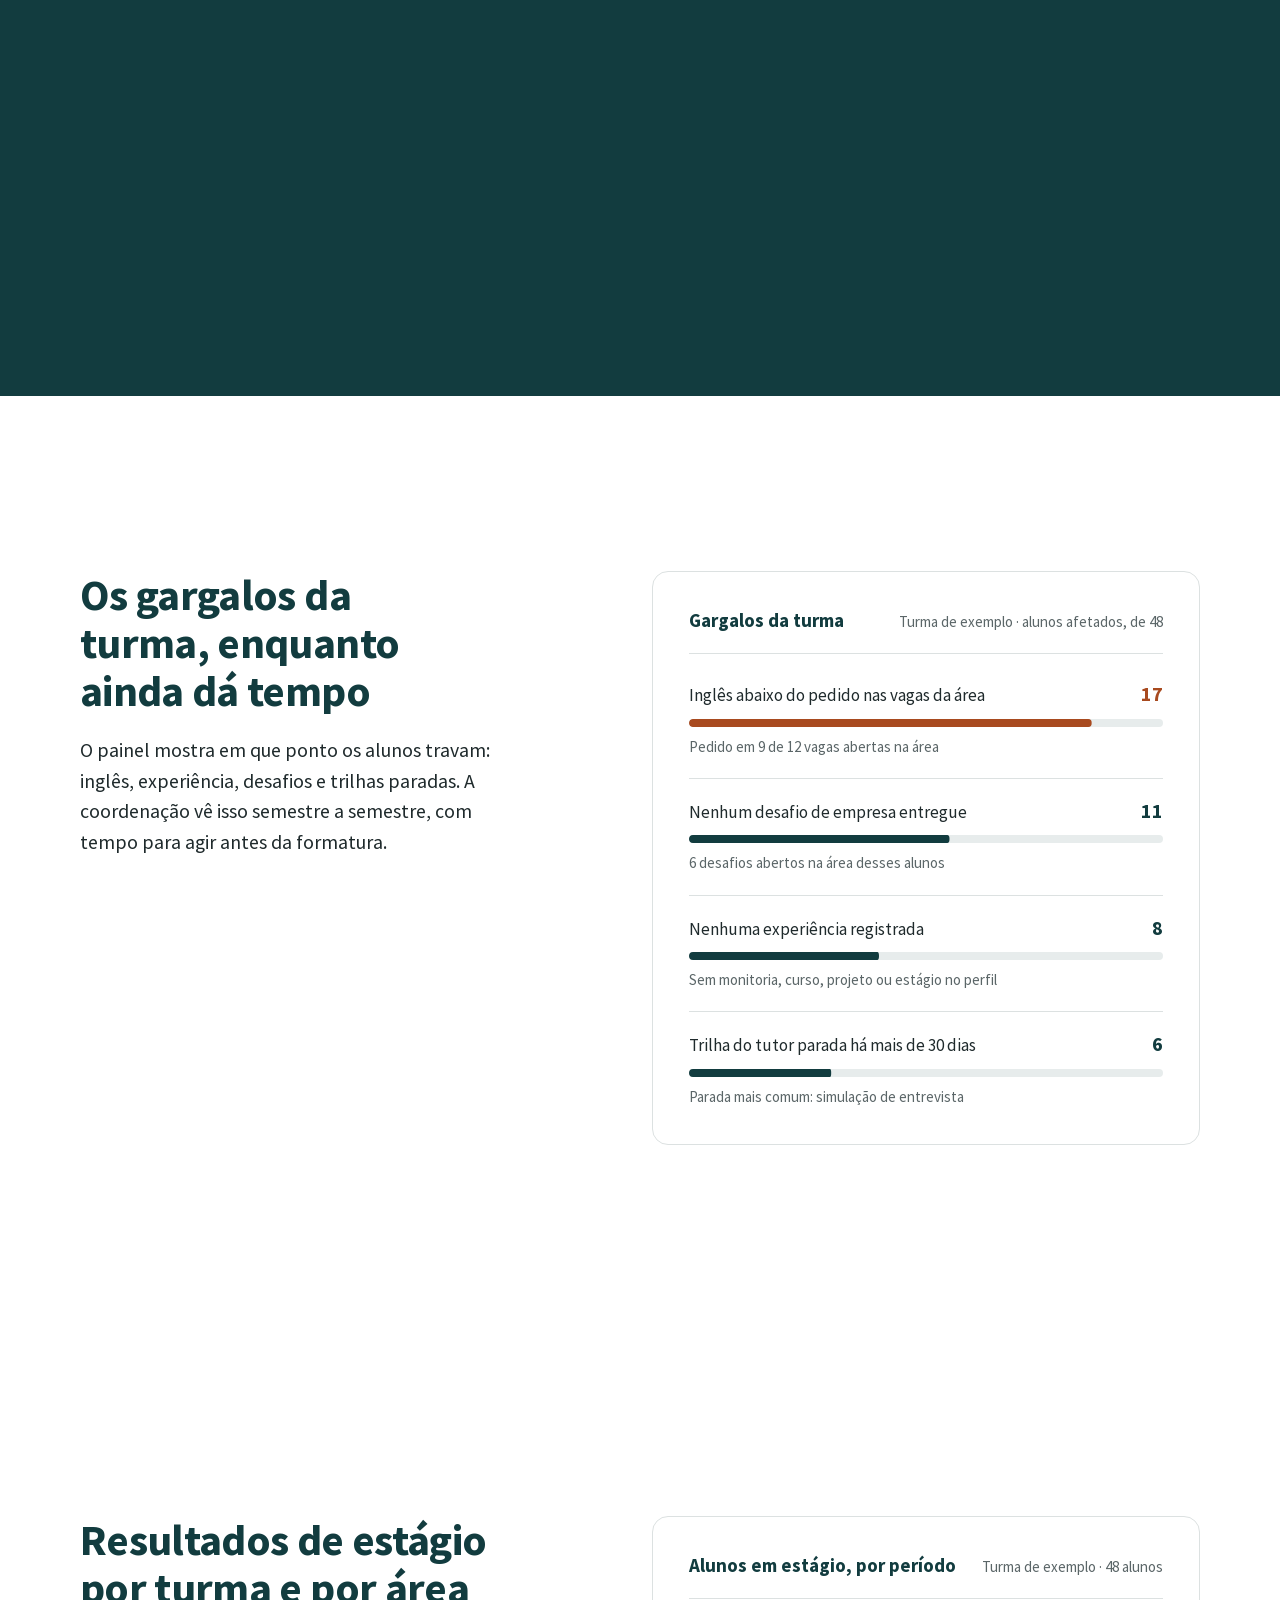
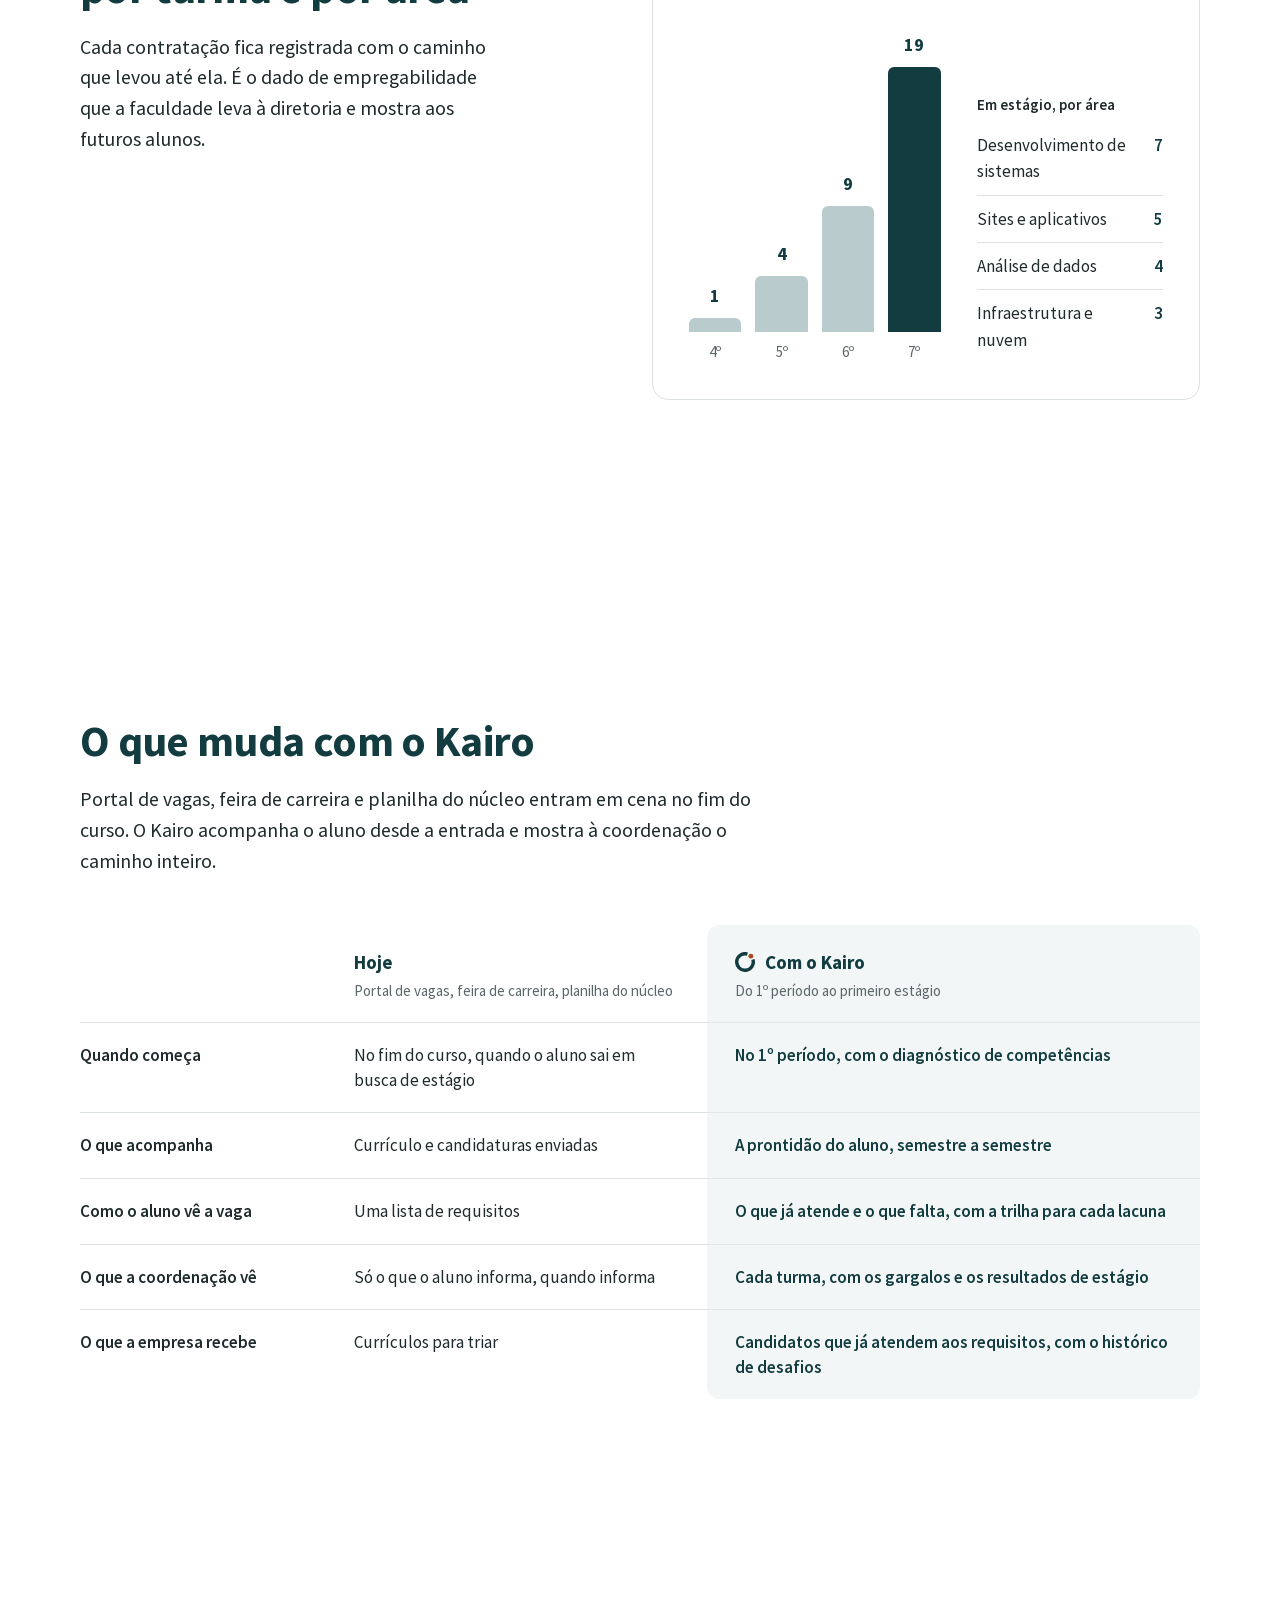
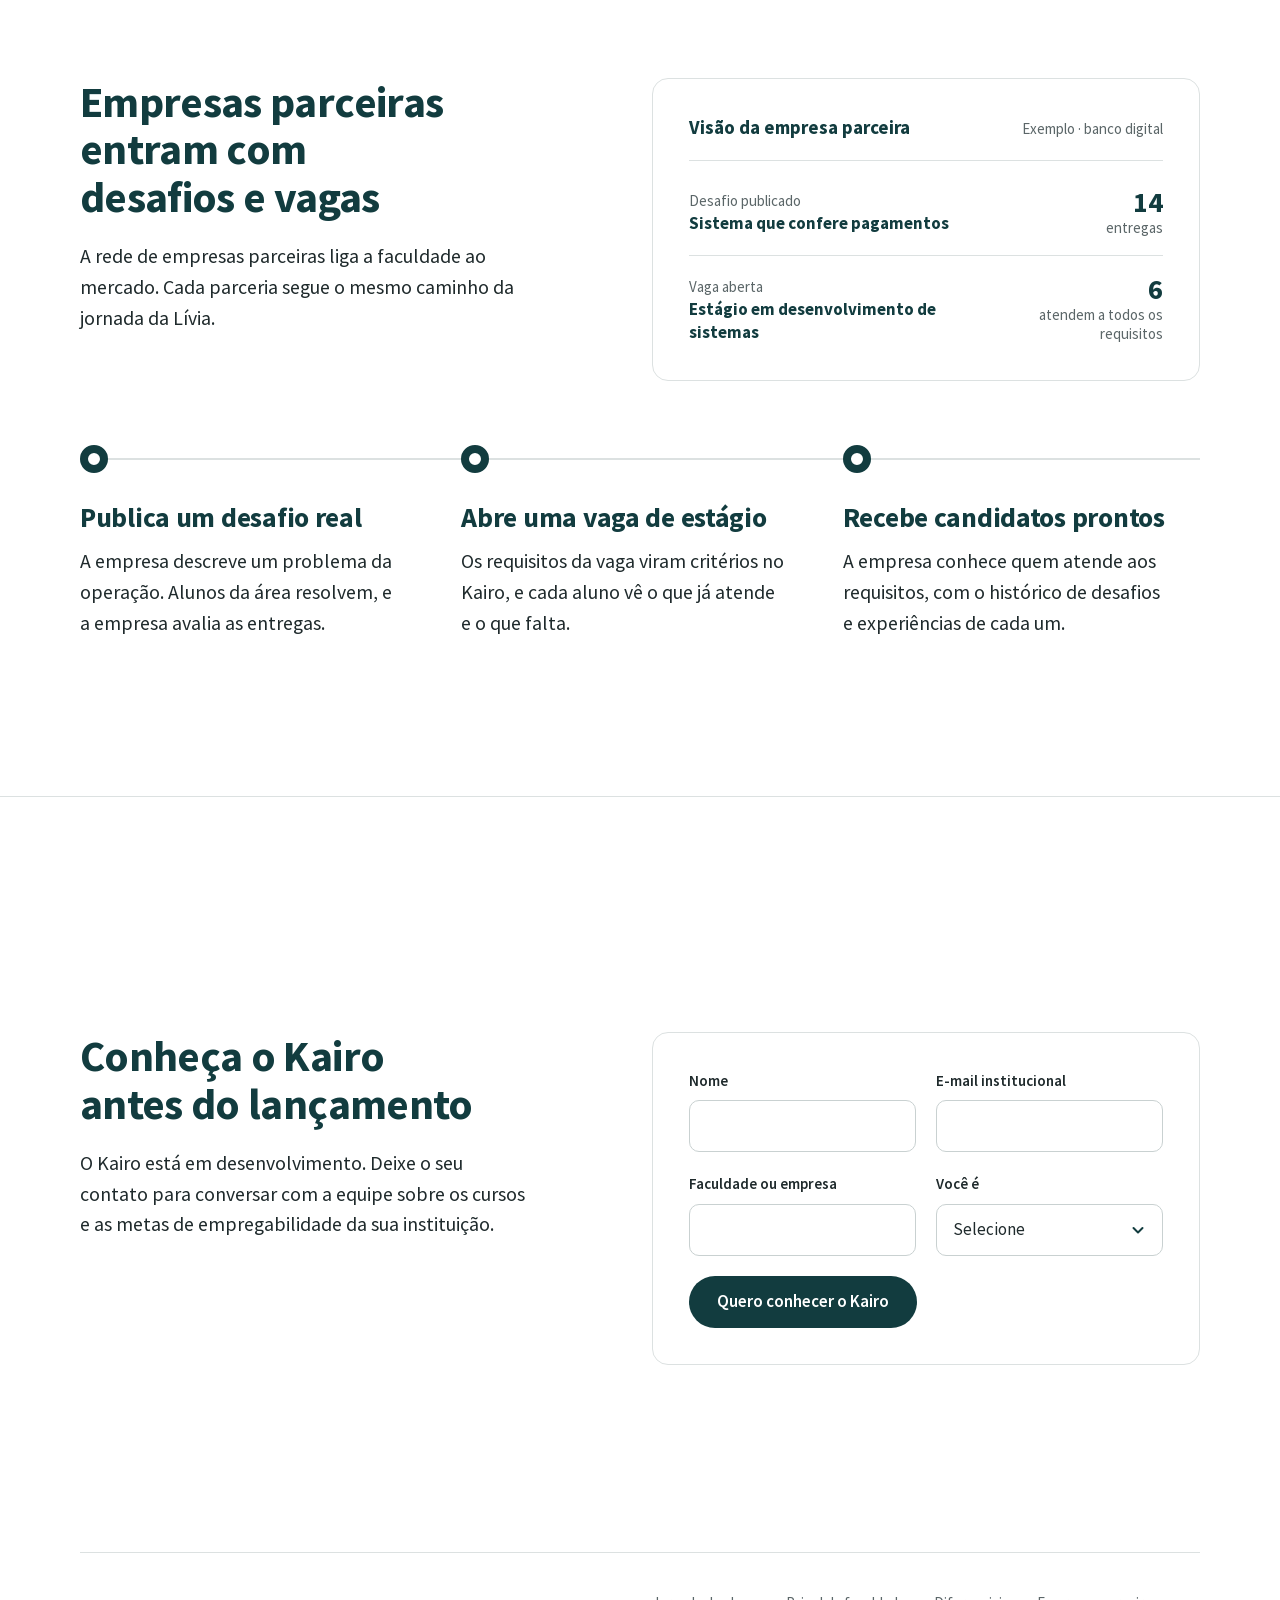
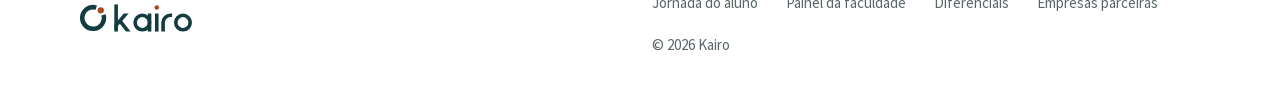
==== commit 4fe35cb0: "Renomeia os eventos do umami" ====
--- a/site/index.html
+++ b/site/index.html
@@ -42,12 +42,12 @@
         <img src="brand/kairo-horizontal-escuro.svg" alt="Kairo" width="128" height="32">
       </a>
       <nav class="nav__links" aria-label="Seções">
-        <a href="#jornada" data-umami-event="menu" data-umami-event-secao="jornada" data-umami-event-local="topo">Jornada do aluno</a>
-        <a href="#faculdade" data-umami-event="menu" data-umami-event-secao="faculdade" data-umami-event-local="topo">Painel da faculdade</a>
-        <a href="#diferenciais" data-umami-event="menu" data-umami-event-secao="diferenciais" data-umami-event-local="topo">Diferenciais</a>
-        <a href="#parceiras" data-umami-event="menu" data-umami-event-secao="parceiras" data-umami-event-local="topo">Empresas parceiras</a>
+        <a href="#jornada" data-umami-event="Clicou no menu" data-umami-event-item="Jornada do aluno" data-umami-event-local="Menu do topo">Jornada do aluno</a>
+        <a href="#faculdade" data-umami-event="Clicou no menu" data-umami-event-item="Painel da faculdade" data-umami-event-local="Menu do topo">Painel da faculdade</a>
+        <a href="#diferenciais" data-umami-event="Clicou no menu" data-umami-event-item="Diferenciais" data-umami-event-local="Menu do topo">Diferenciais</a>
+        <a href="#parceiras" data-umami-event="Clicou no menu" data-umami-event-item="Empresas parceiras" data-umami-event-local="Menu do topo">Empresas parceiras</a>
       </nav>
-      <a class="btn btn--primary nav__cta" href="#contato" data-umami-event="quero-conhecer" data-umami-event-local="menu">Quero conhecer o Kairo</a>
+      <a class="btn btn--primary nav__cta" href="#contato" data-umami-event="Clicou em Quero conhecer" data-umami-event-local="Menu do topo">Quero conhecer o Kairo</a>
     </div>
   </header>
 
@@ -61,8 +61,8 @@
           <h1 id="hero-title" class="hero__title" data-enter>Prontidão profissional do 1º período ao primeiro estágio</h1>
           <p class="hero__lead" data-enter>O Kairo é a plataforma que a faculdade contrata para acompanhar cada aluno desde a entrada. A coordenação vê, turma a turma, quem está pronto para o mercado e o que falta para os outros.</p>
           <div class="hero__actions" data-enter>
-            <a class="btn btn--light" href="#contato" data-umami-event="quero-conhecer" data-umami-event-local="hero">Quero conhecer o Kairo</a>
-            <a class="link link--light" href="#problema" data-umami-event="ver-jornada">Ver a jornada de uma aluna <svg class="ico" aria-hidden="true"><use href="#i-down"/></svg></a>
+            <a class="btn btn--light" href="#contato" data-umami-event="Clicou em Quero conhecer" data-umami-event-local="Início da página">Quero conhecer o Kairo</a>
+            <a class="link link--light" href="#problema" data-umami-event="Clicou em Ver a jornada">Ver a jornada de uma aluna <svg class="ico" aria-hidden="true"><use href="#i-down"/></svg></a>
           </div>
         </div>
         <div class="hero__mark" aria-hidden="true">
@@ -463,20 +463,26 @@
           <p class="field__error" id="e-email" data-msg="Escreva um e-mail válido, como nome@faculdade.edu.br."></p>
         </div>
         <div class="field">
-          <label for="f-inst">Instituição</label>
+          <label for="f-inst">Faculdade ou empresa</label>
           <input id="f-inst" name="instituicao" type="text" autocomplete="organization" required aria-describedby="e-inst">
-          <p class="field__error" id="e-inst" data-msg="Escreva o nome da faculdade."></p>
+          <p class="field__error" id="e-inst" data-msg="Escreva o nome da faculdade ou da empresa."></p>
         </div>
         <div class="field">
-          <label for="f-cargo">Cargo</label>
+          <label for="f-cargo">Você é</label>
           <select id="f-cargo" name="cargo" required aria-describedby="e-cargo">
             <option value="">Selecione</option>
-            <option>Coordenação de curso</option>
-            <option>Núcleo de carreira ou empregabilidade</option>
-            <option>Gestão ou diretoria acadêmica</option>
-            <option>Outro</option>
+            <optgroup label="Da faculdade">
+              <option>Coordenação de curso</option>
+              <option>Núcleo de carreira ou empregabilidade</option>
+              <option>Gestão ou diretoria acadêmica</option>
+            </optgroup>
+            <optgroup label="Outros perfis">
+              <option>Estudante</option>
+              <option>Empresa interessada em parceria</option>
+              <option>Outro</option>
+            </optgroup>
           </select>
-          <p class="field__error" id="e-cargo" data-msg="Escolha o seu cargo."></p>
+          <p class="field__error" id="e-cargo" data-msg="Escolha uma opção."></p>
         </div>
         <button class="btn btn--primary form__submit" type="submit"><span>Quero conhecer o Kairo</span></button>
         <p class="form__status" role="status" aria-live="polite" data-status></p>
@@ -493,10 +499,10 @@
       <img src="brand/kairo-horizontal-escuro.svg" alt="Kairo" width="112" height="28">
       <div class="closing__nav">
         <nav class="closing__links" aria-label="Rodapé">
-          <a href="#jornada" data-umami-event="menu" data-umami-event-secao="jornada" data-umami-event-local="rodape">Jornada do aluno</a>
-          <a href="#faculdade" data-umami-event="menu" data-umami-event-secao="faculdade" data-umami-event-local="rodape">Painel da faculdade</a>
-          <a href="#diferenciais" data-umami-event="menu" data-umami-event-secao="diferenciais" data-umami-event-local="rodape">Diferenciais</a>
-          <a href="#parceiras" data-umami-event="menu" data-umami-event-secao="parceiras" data-umami-event-local="rodape">Empresas parceiras</a>
+          <a href="#jornada" data-umami-event="Clicou no menu" data-umami-event-item="Jornada do aluno" data-umami-event-local="Rodapé">Jornada do aluno</a>
+          <a href="#faculdade" data-umami-event="Clicou no menu" data-umami-event-item="Painel da faculdade" data-umami-event-local="Rodapé">Painel da faculdade</a>
+          <a href="#diferenciais" data-umami-event="Clicou no menu" data-umami-event-item="Diferenciais" data-umami-event-local="Rodapé">Diferenciais</a>
+          <a href="#parceiras" data-umami-event="Clicou no menu" data-umami-event-item="Empresas parceiras" data-umami-event-local="Rodapé">Empresas parceiras</a>
         </nav>
         <p class="closing__legal">© 2026 Kairo</p>
       </div>
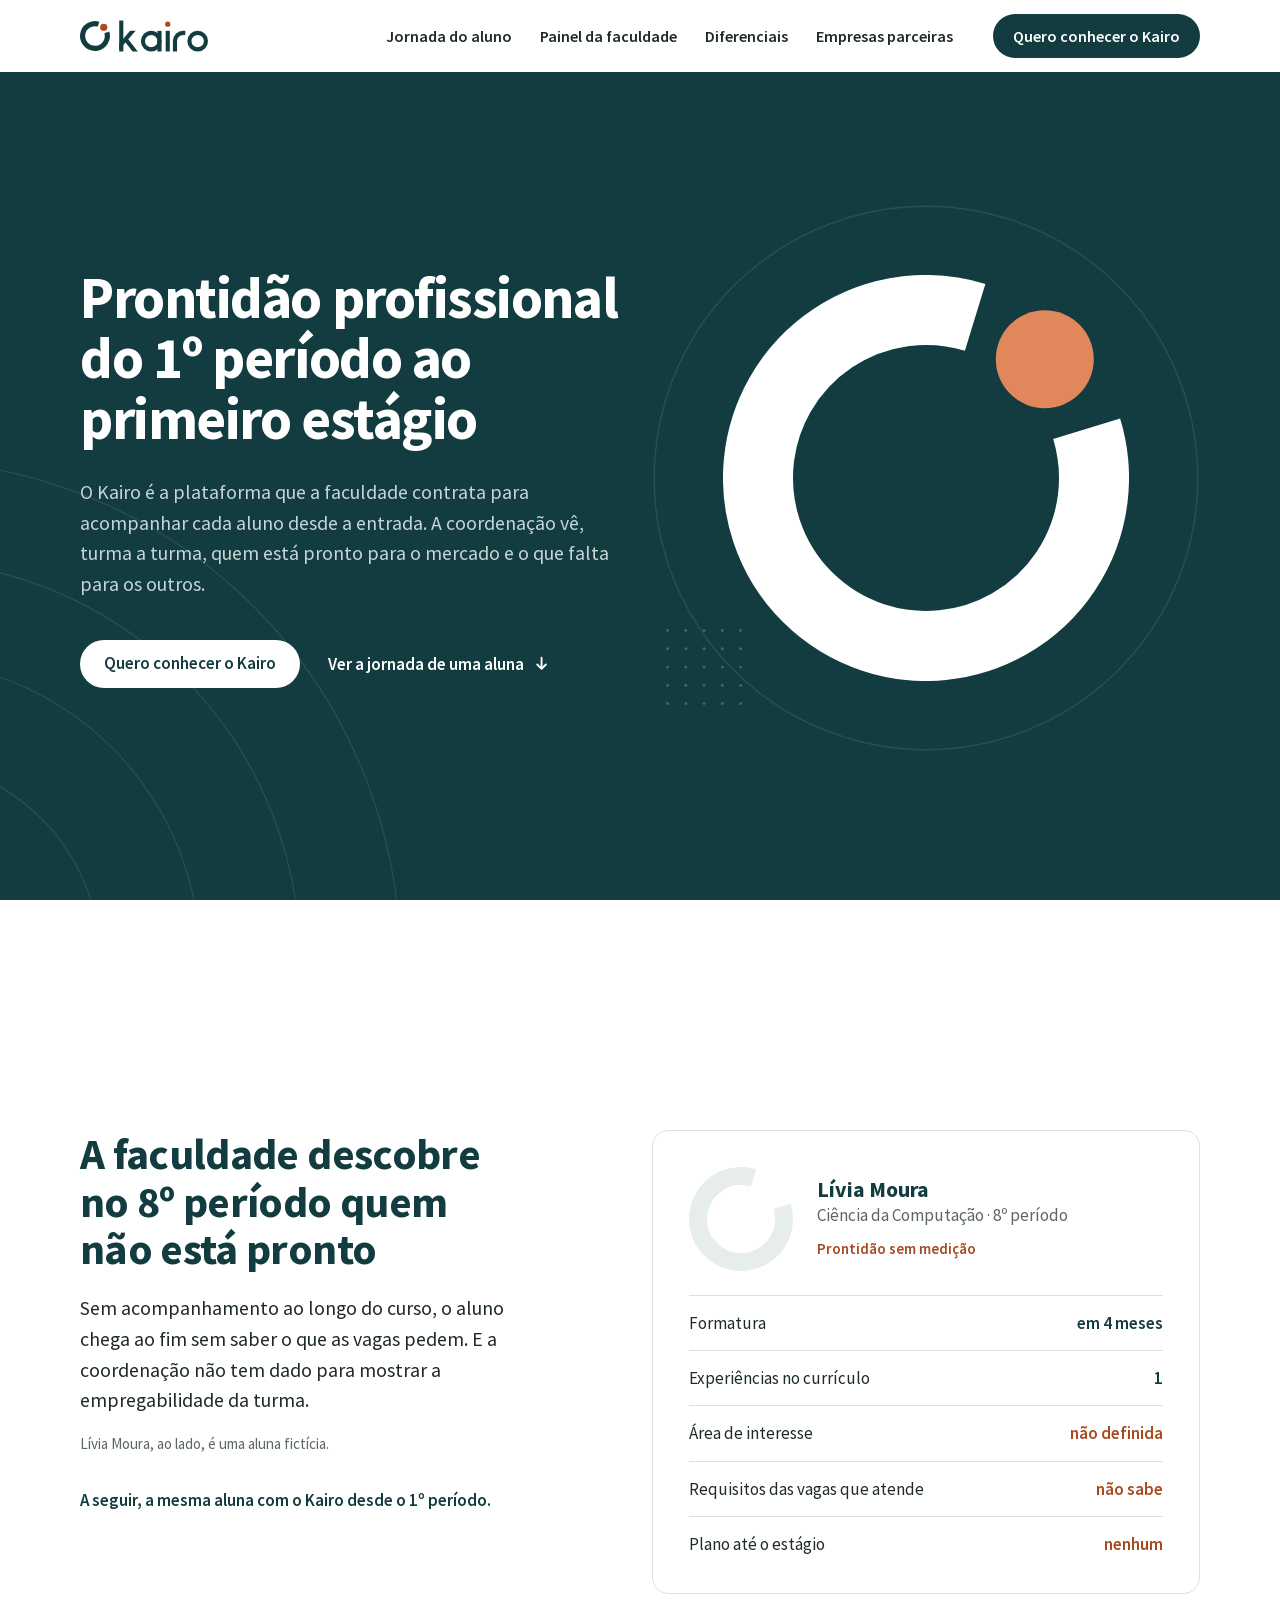
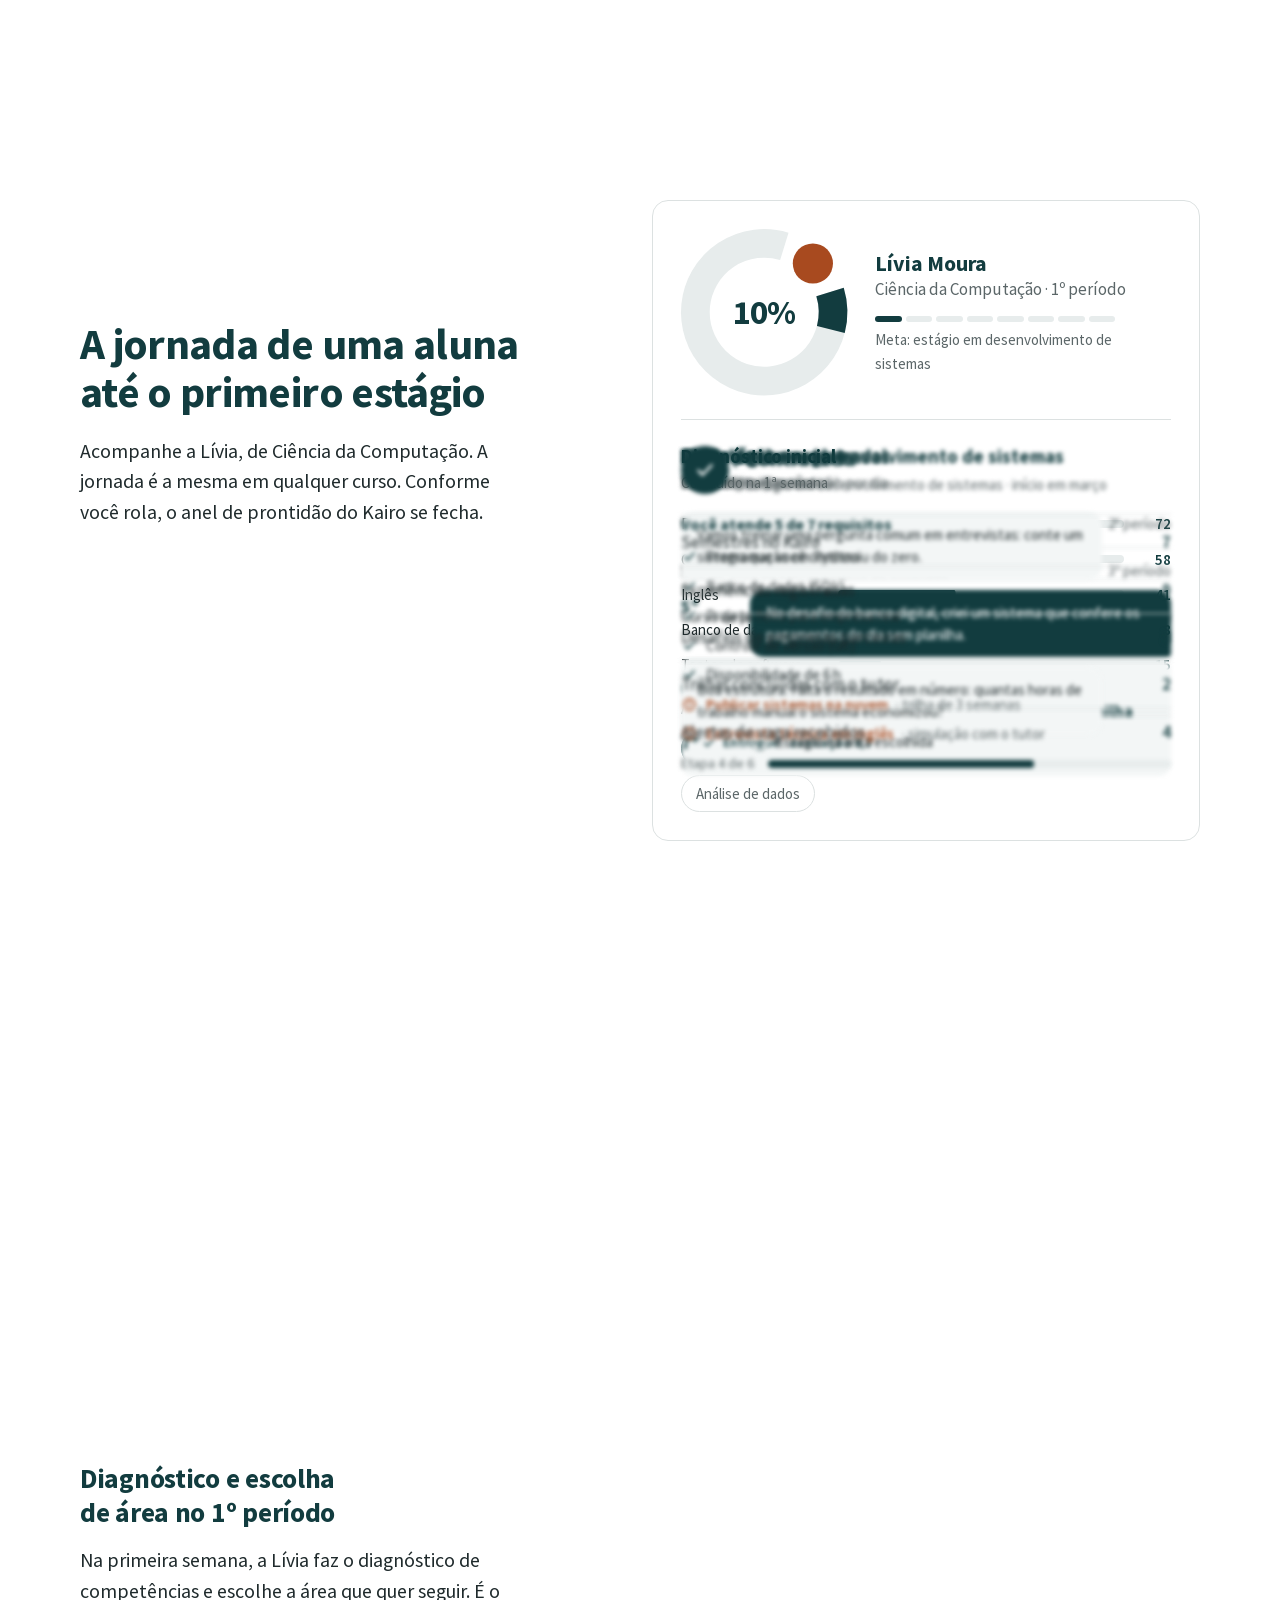
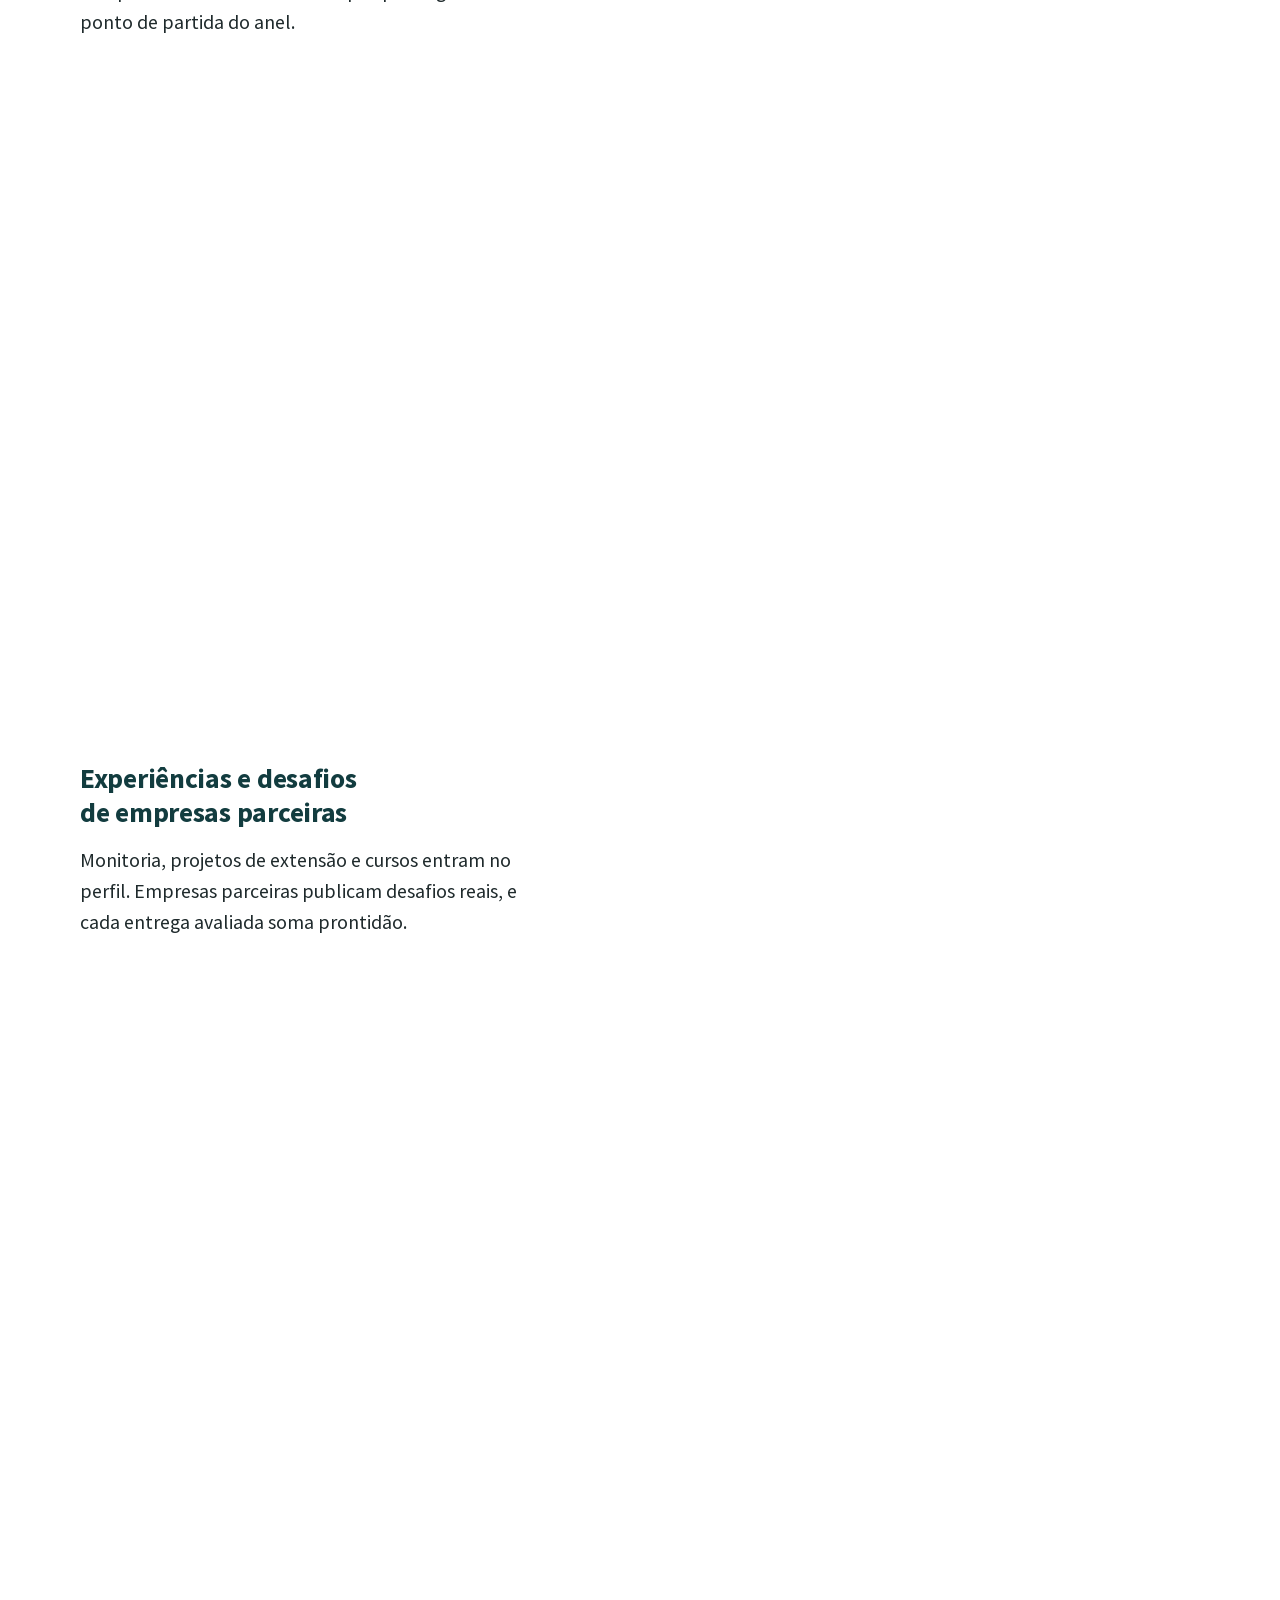
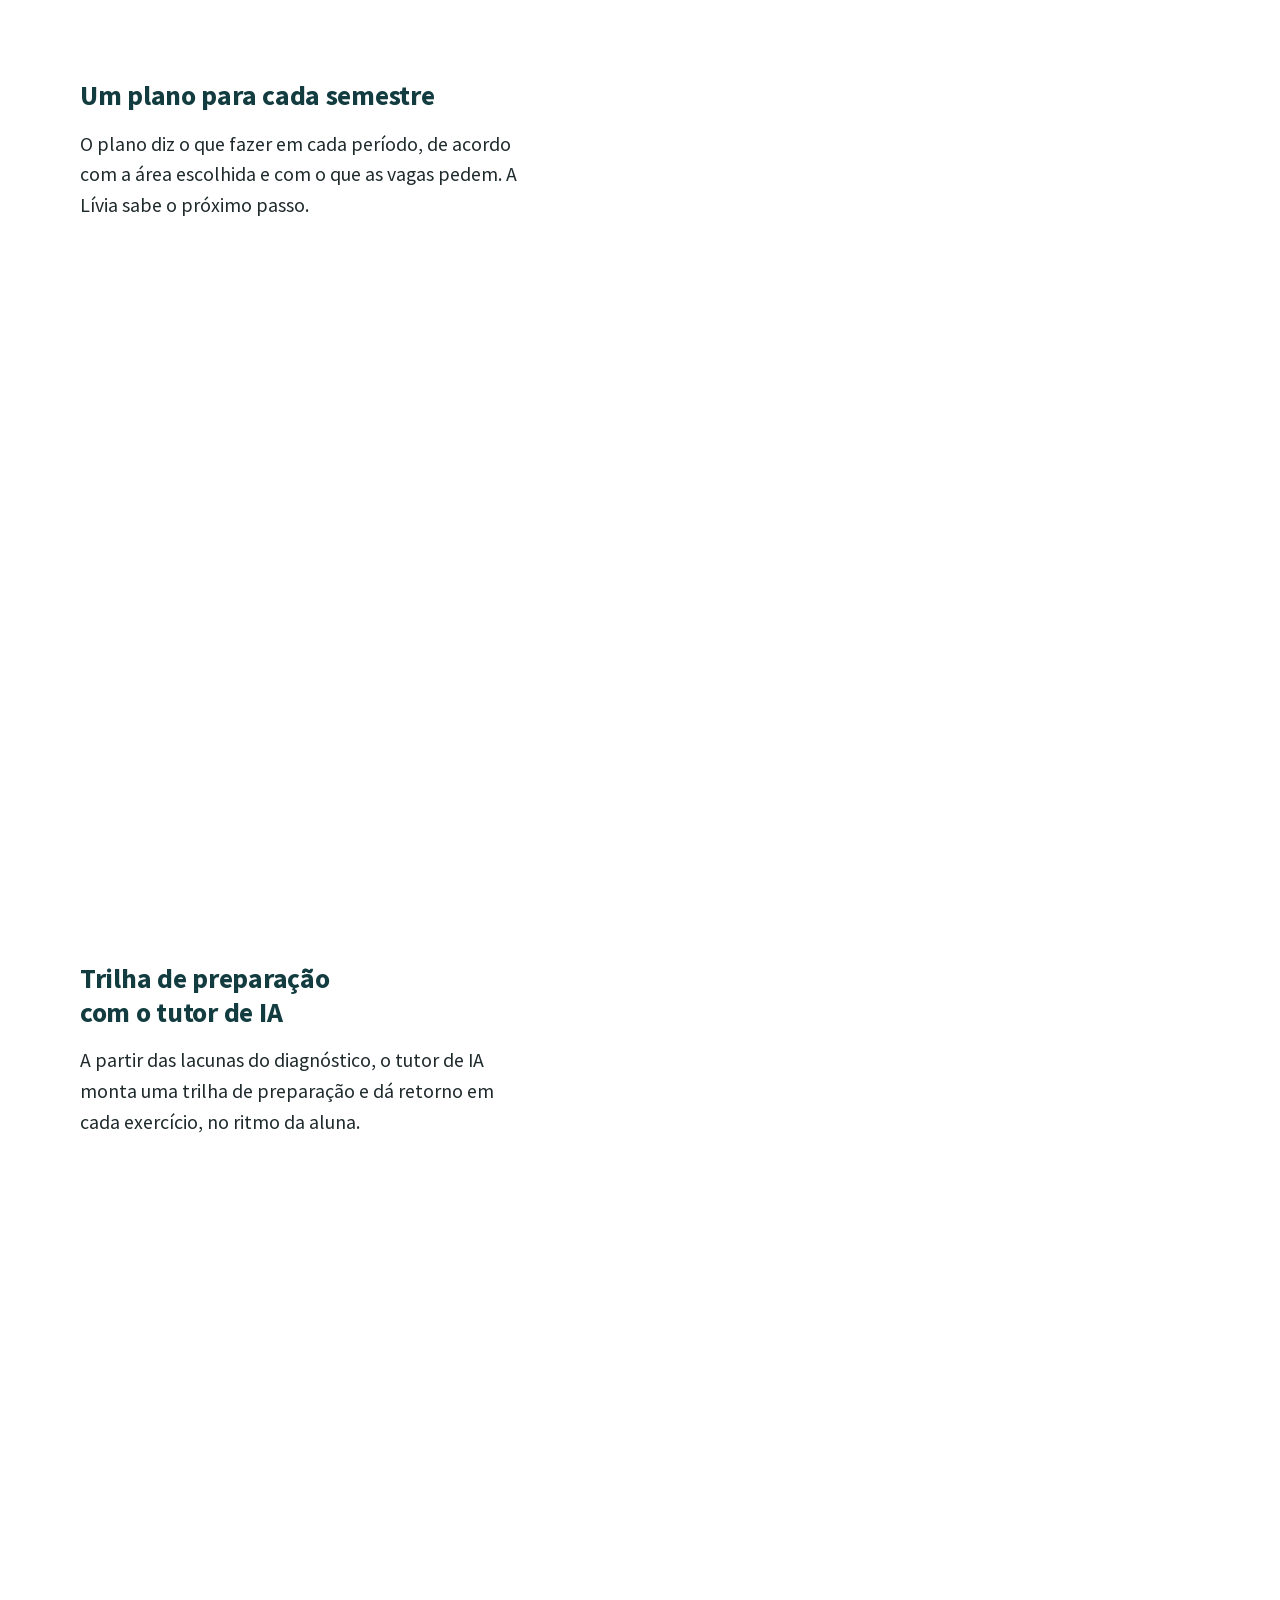
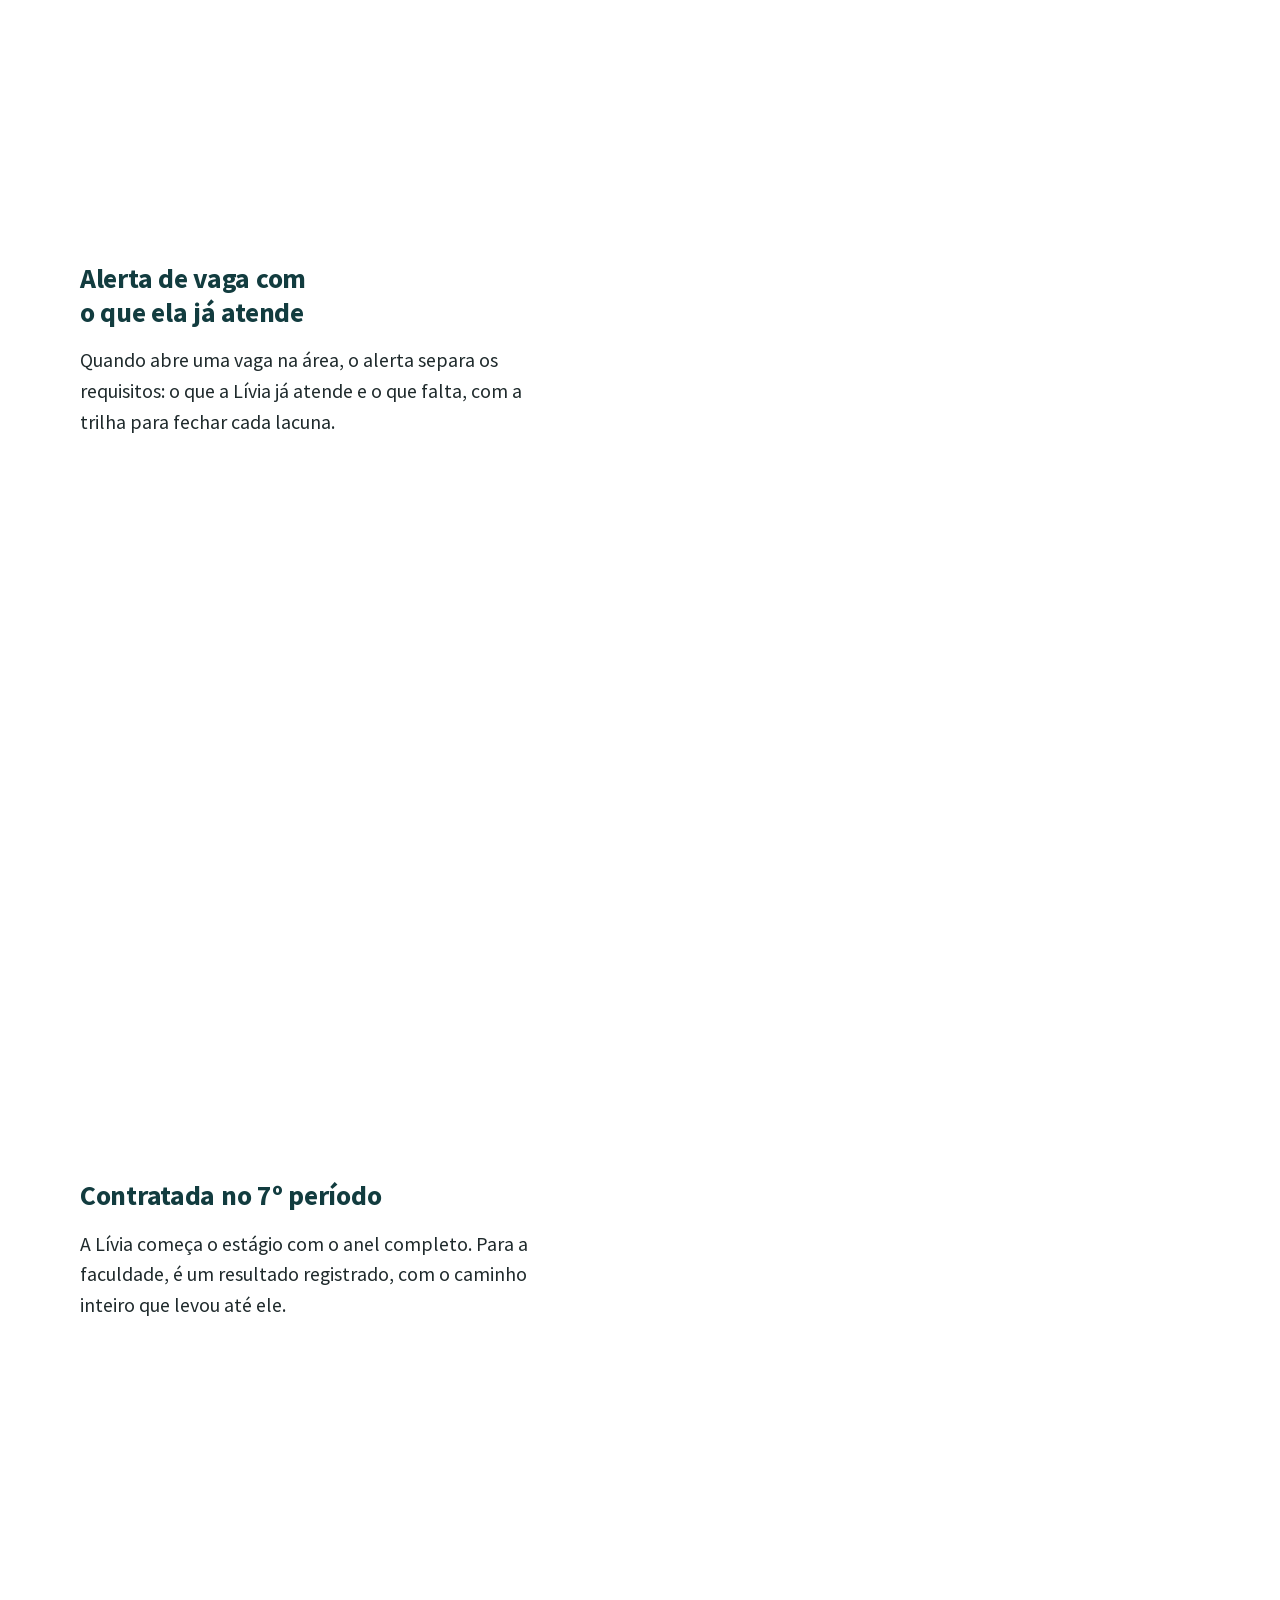
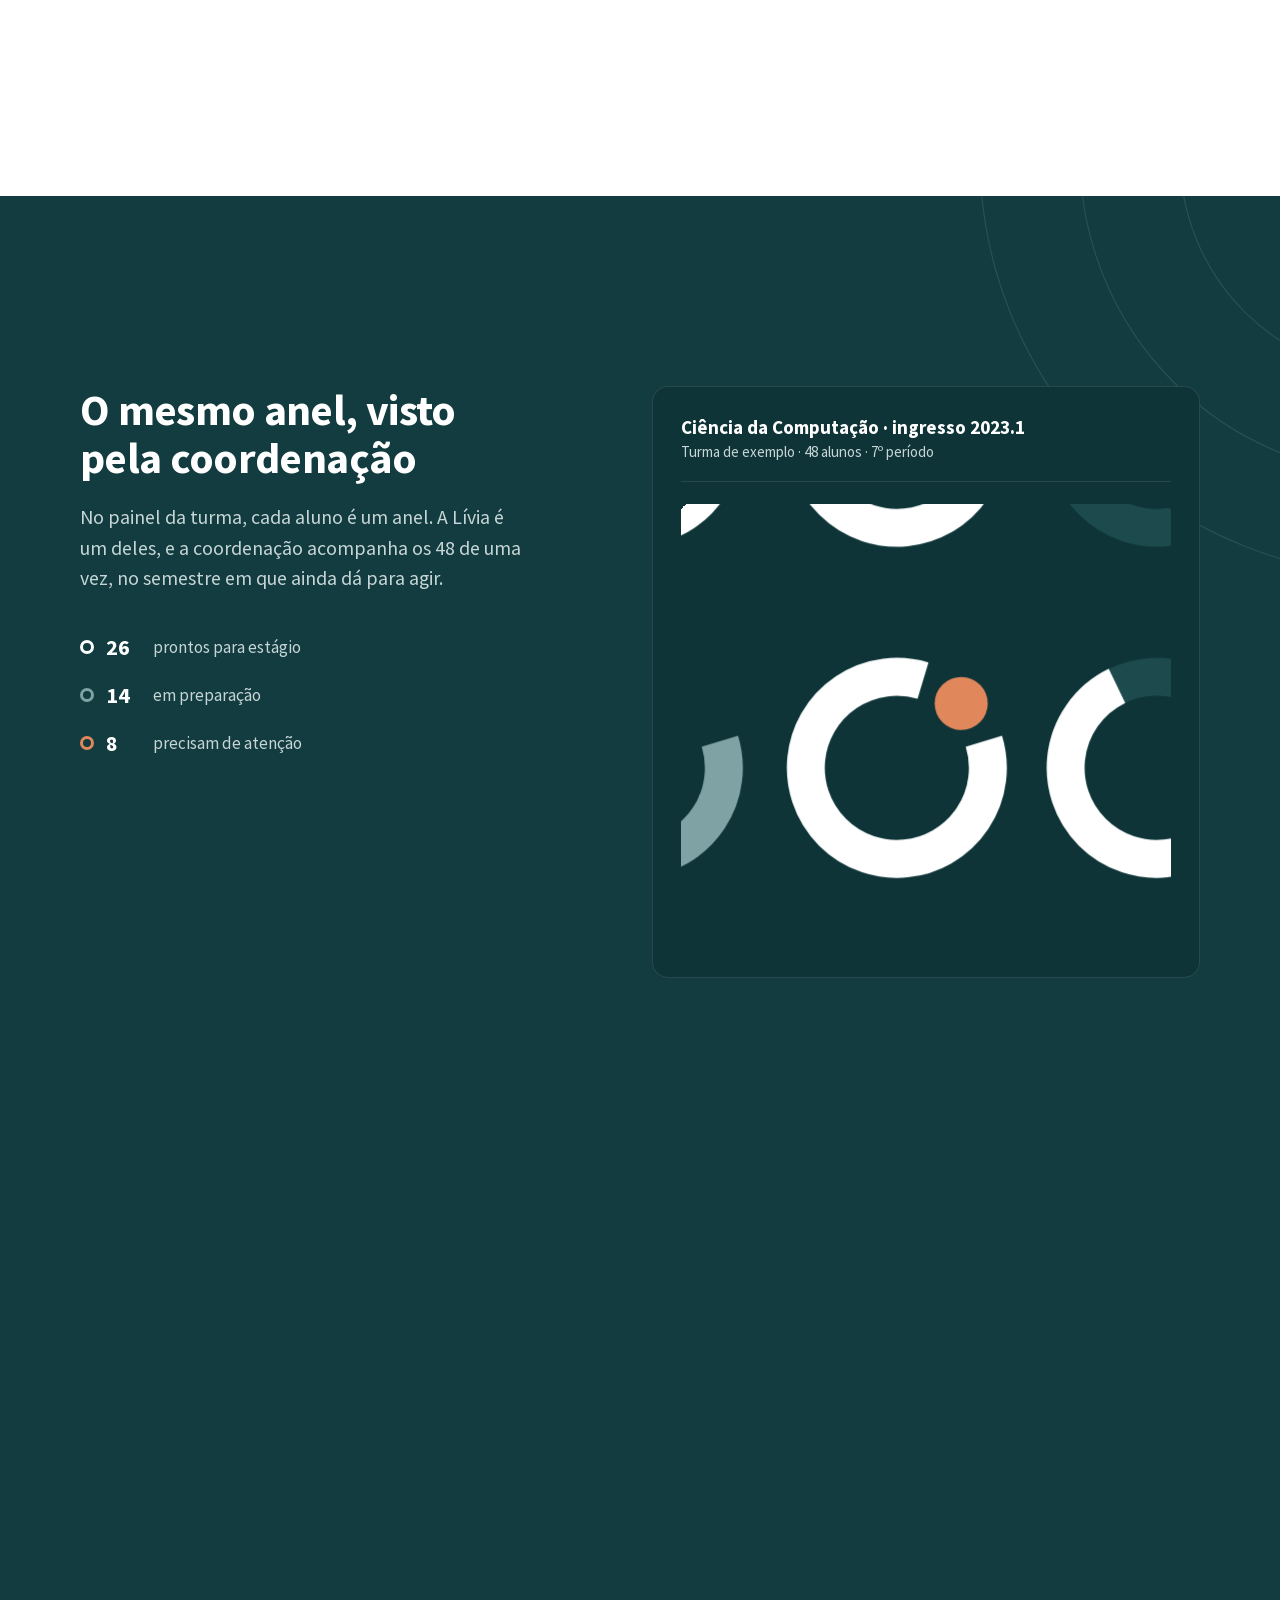
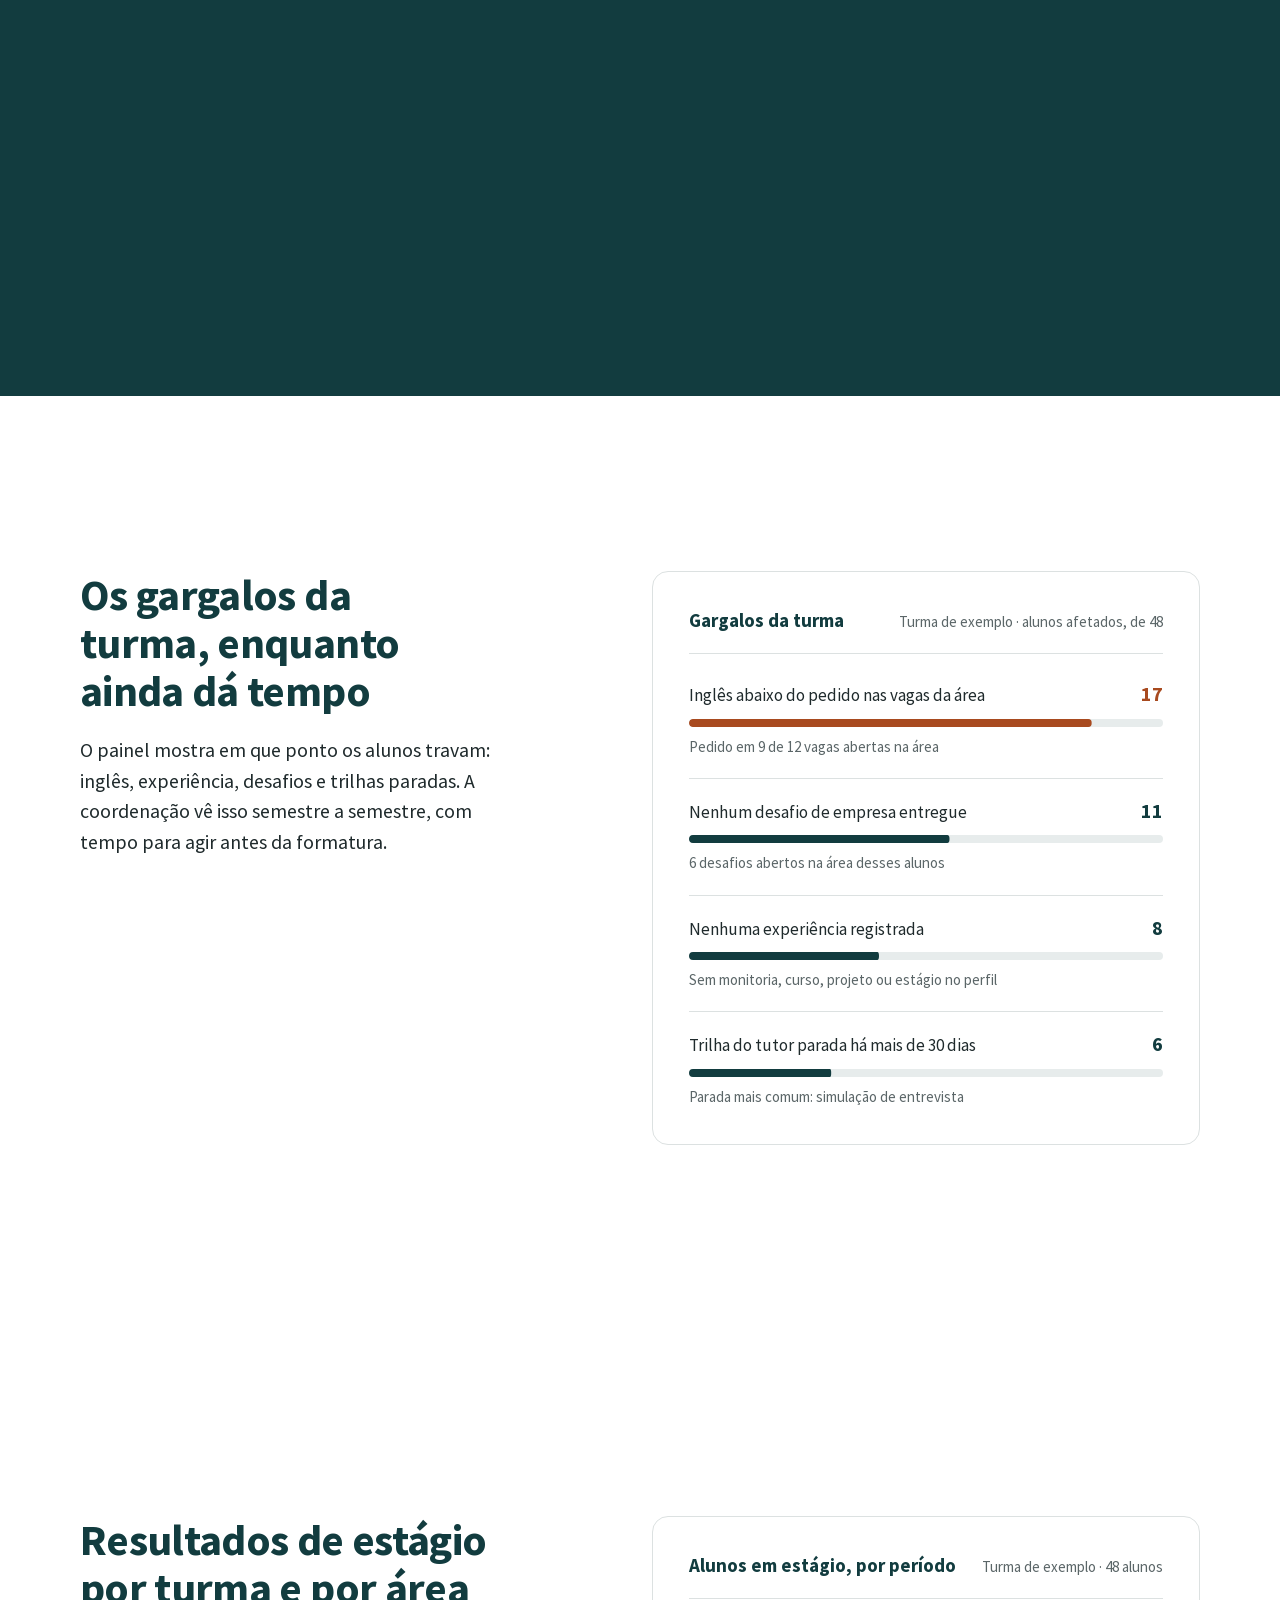
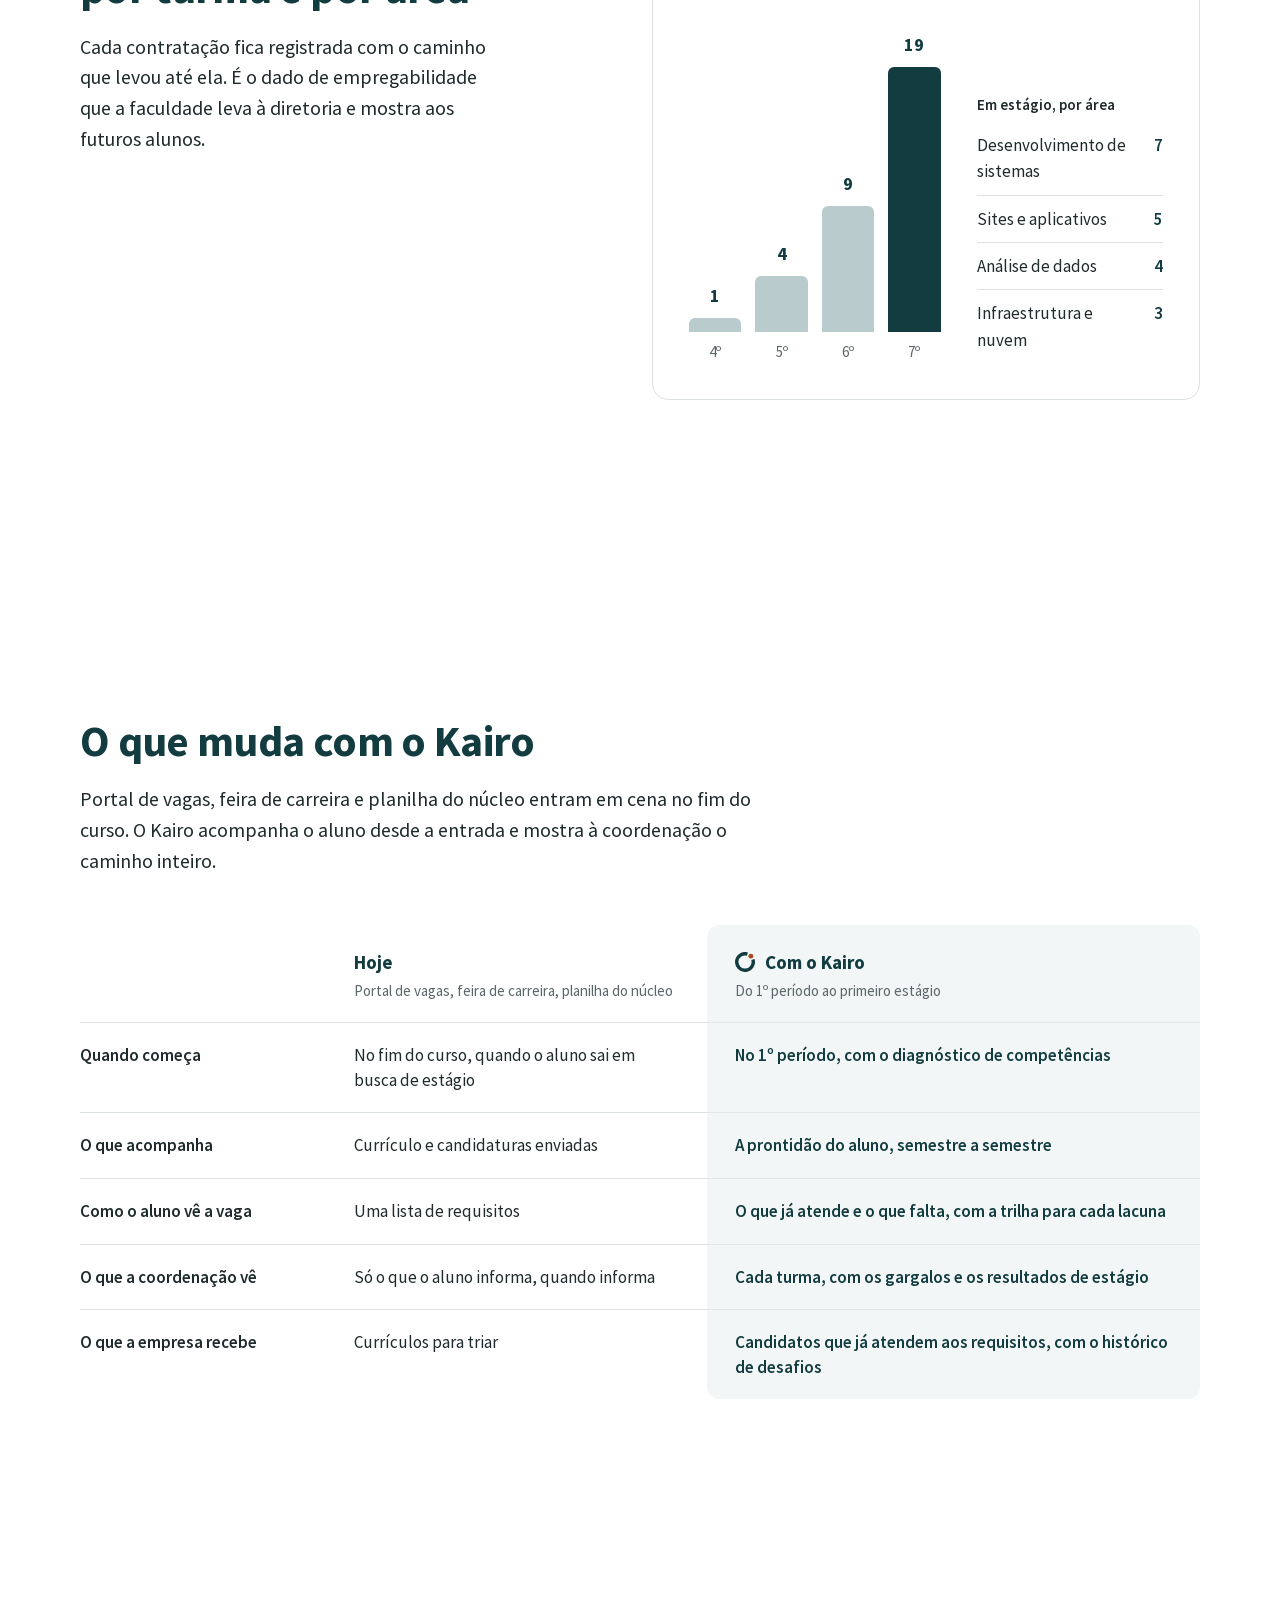
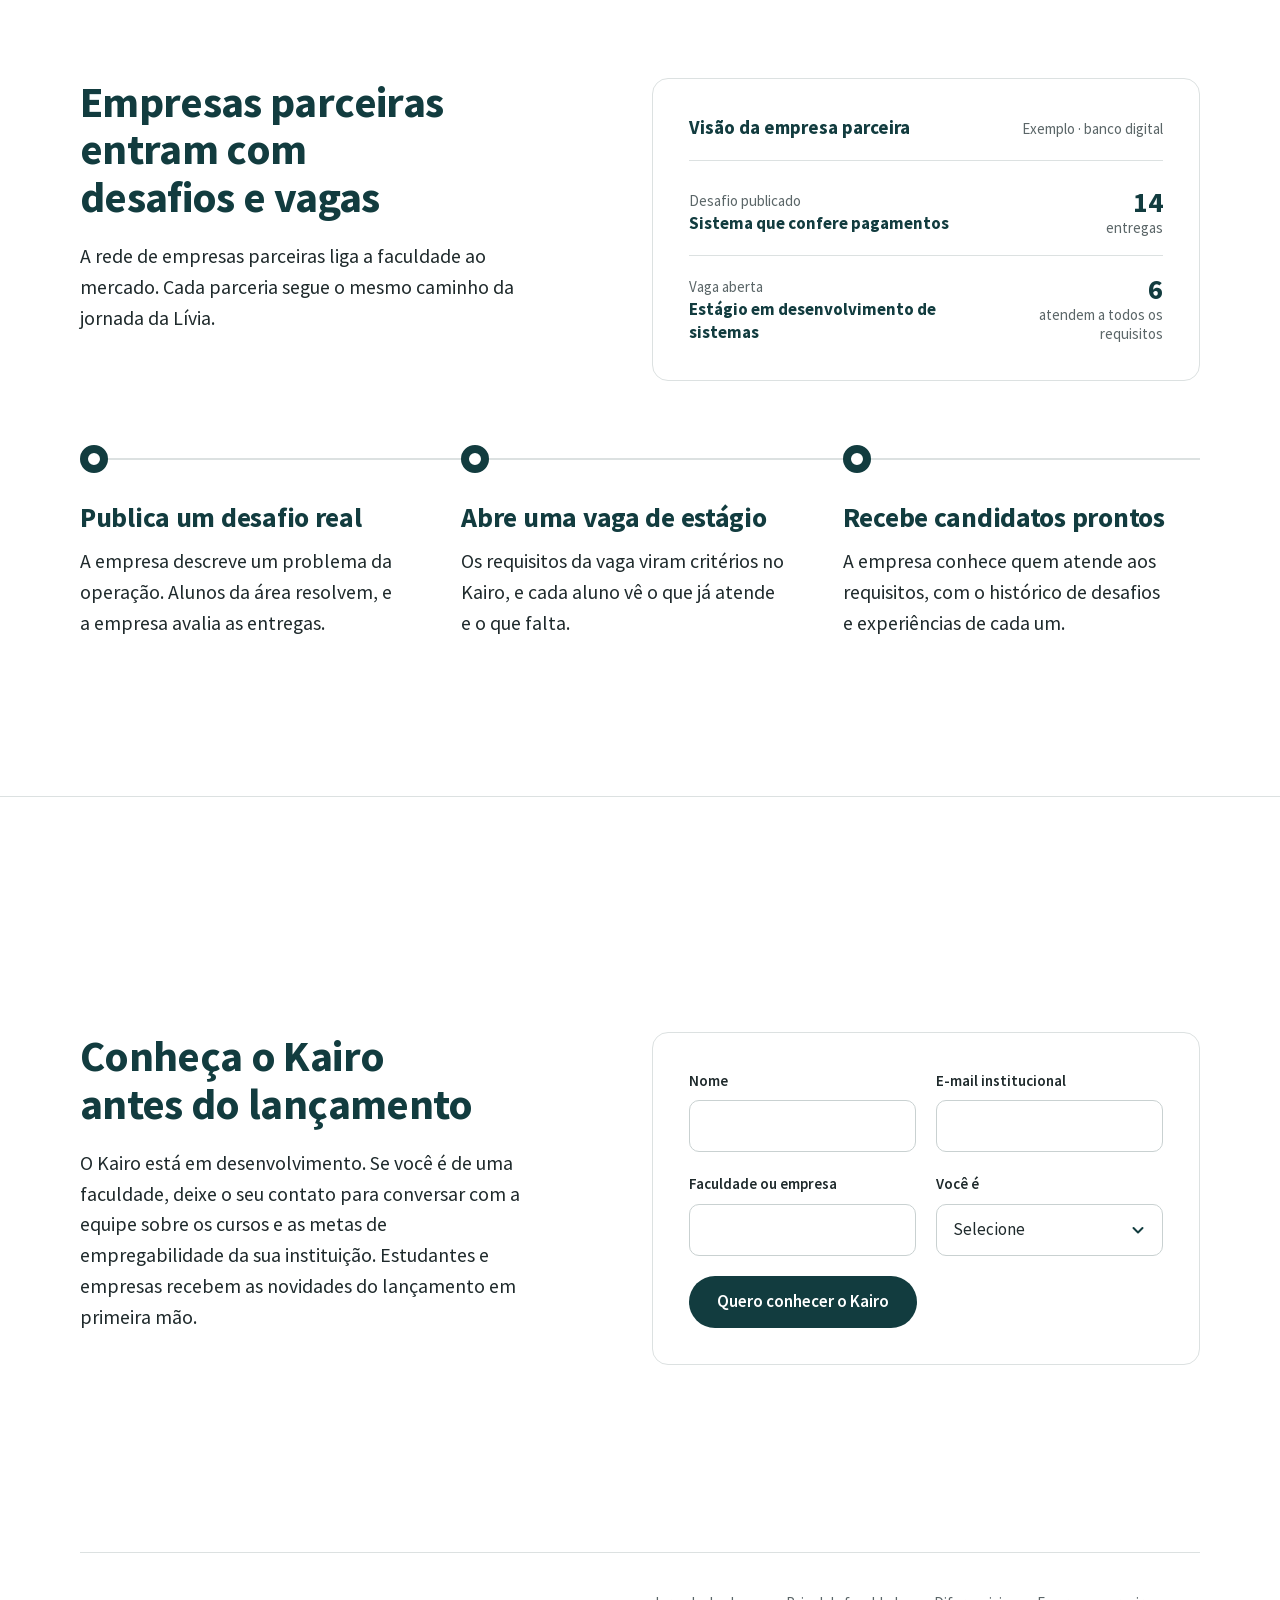
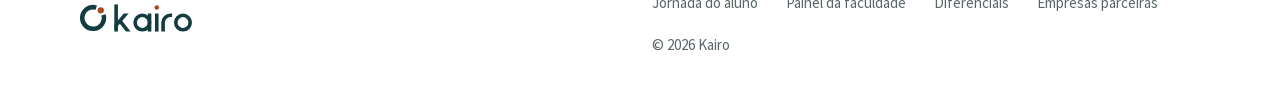
==== commit ba77b504: "Ajusta texto do formulário para estudantes e empresas" ====
--- a/site/index.html
+++ b/site/index.html
@@ -447,7 +447,7 @@
     <div class="wrap closing__grid">
       <div class="closing__text">
         <h2 id="contato-title">Conheça o Kairo antes do lançamento</h2>
-        <p class="lead">O Kairo está em desenvolvimento. Deixe o seu contato para conversar com a equipe sobre os cursos e as metas de empregabilidade da sua instituição.</p>
+        <p class="lead">O Kairo está em desenvolvimento. Se você é de uma faculdade, deixe o seu contato para conversar com a equipe sobre os cursos e as metas de empregabilidade da sua instituição. Estudantes e empresas recebem as novidades do lançamento em primeira mão.</p>
       </div>
       <form class="form" name="interesse" method="POST" action="/obrigado.html" data-netlify="true" netlify-honeypot="empresa-site" novalidate data-form>
         <input type="hidden" name="form-name" value="interesse">
@@ -490,7 +490,7 @@
           <img src="brand/kairo-simbolo-escuro.svg" alt="" width="64" height="64">
           <div>
             <p class="form__sent-title">Interesse registrado</p>
-            <p class="form__sent-text">Vamos entrar em contato pelo e-mail institucional que você informou.</p>
+            <p class="form__sent-text">Vamos entrar em contato pelo e-mail que você informou.</p>
           </div>
         </div>
       </form>
